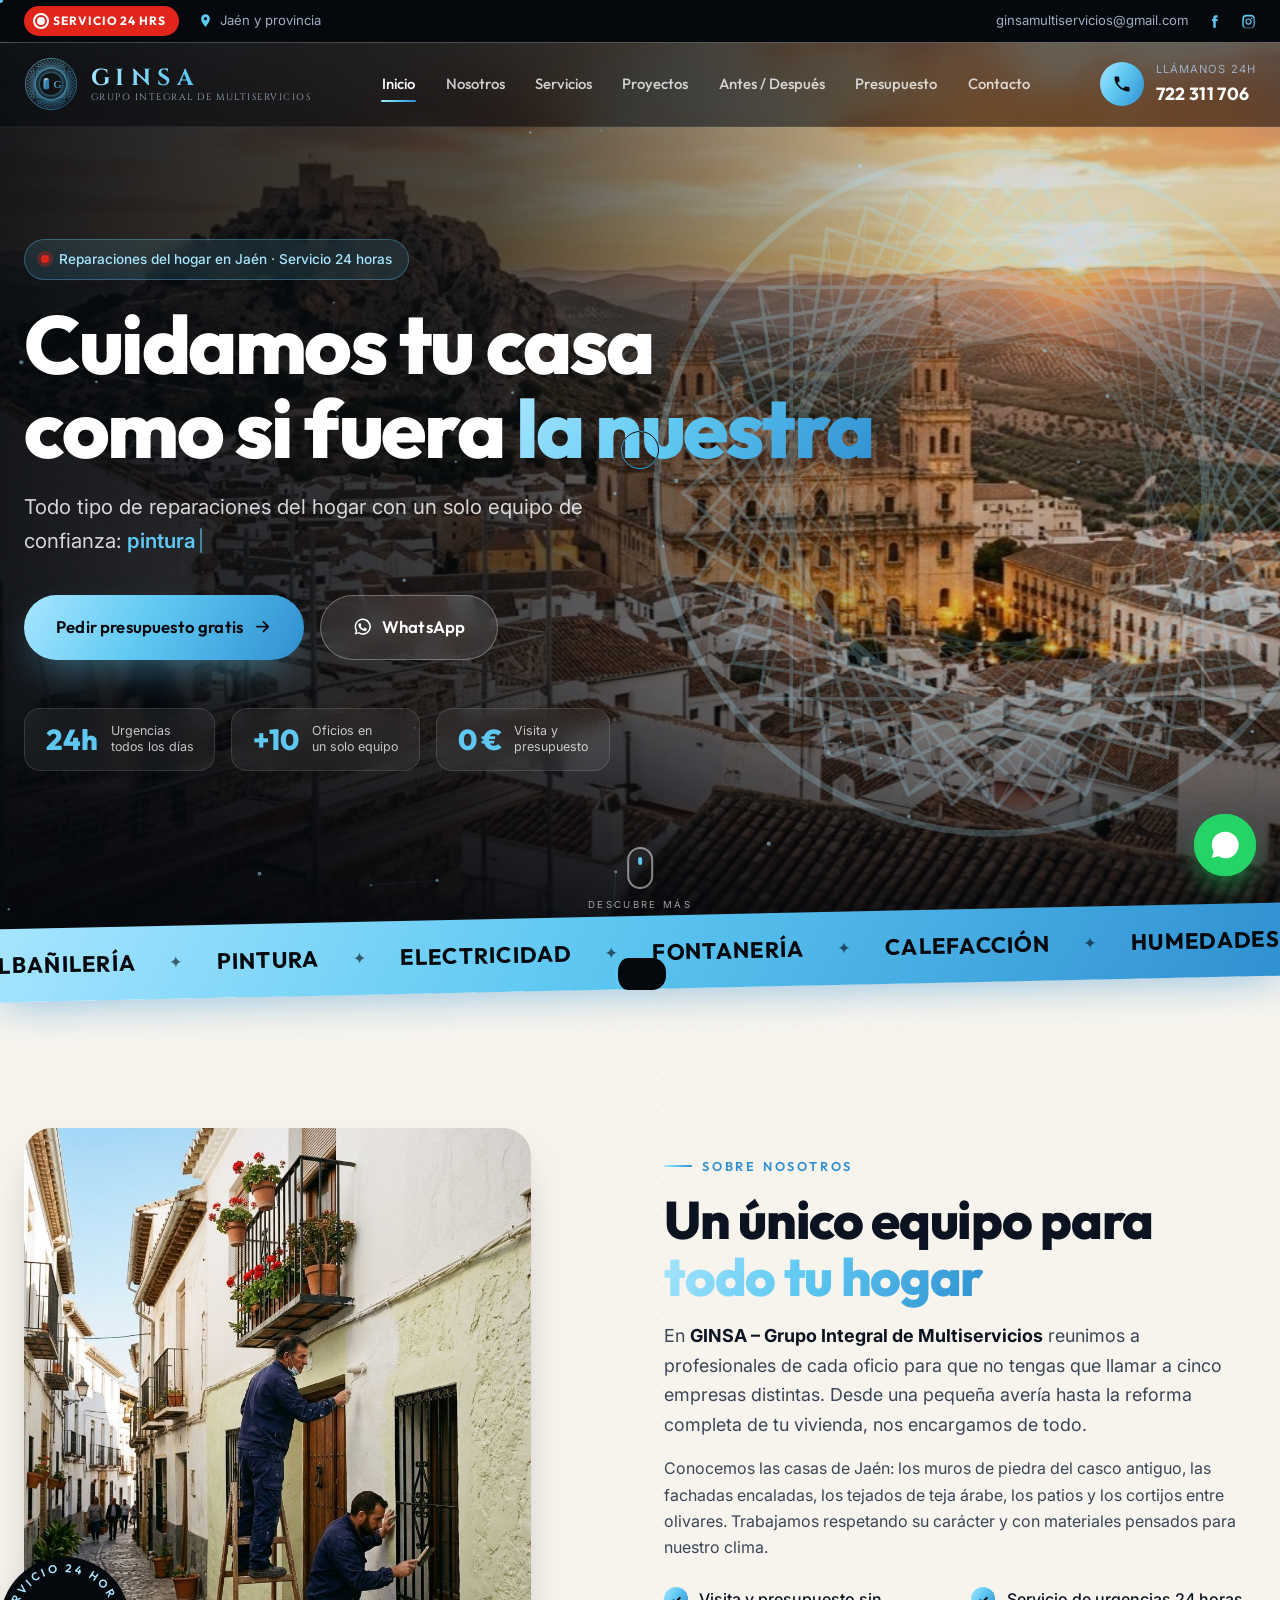
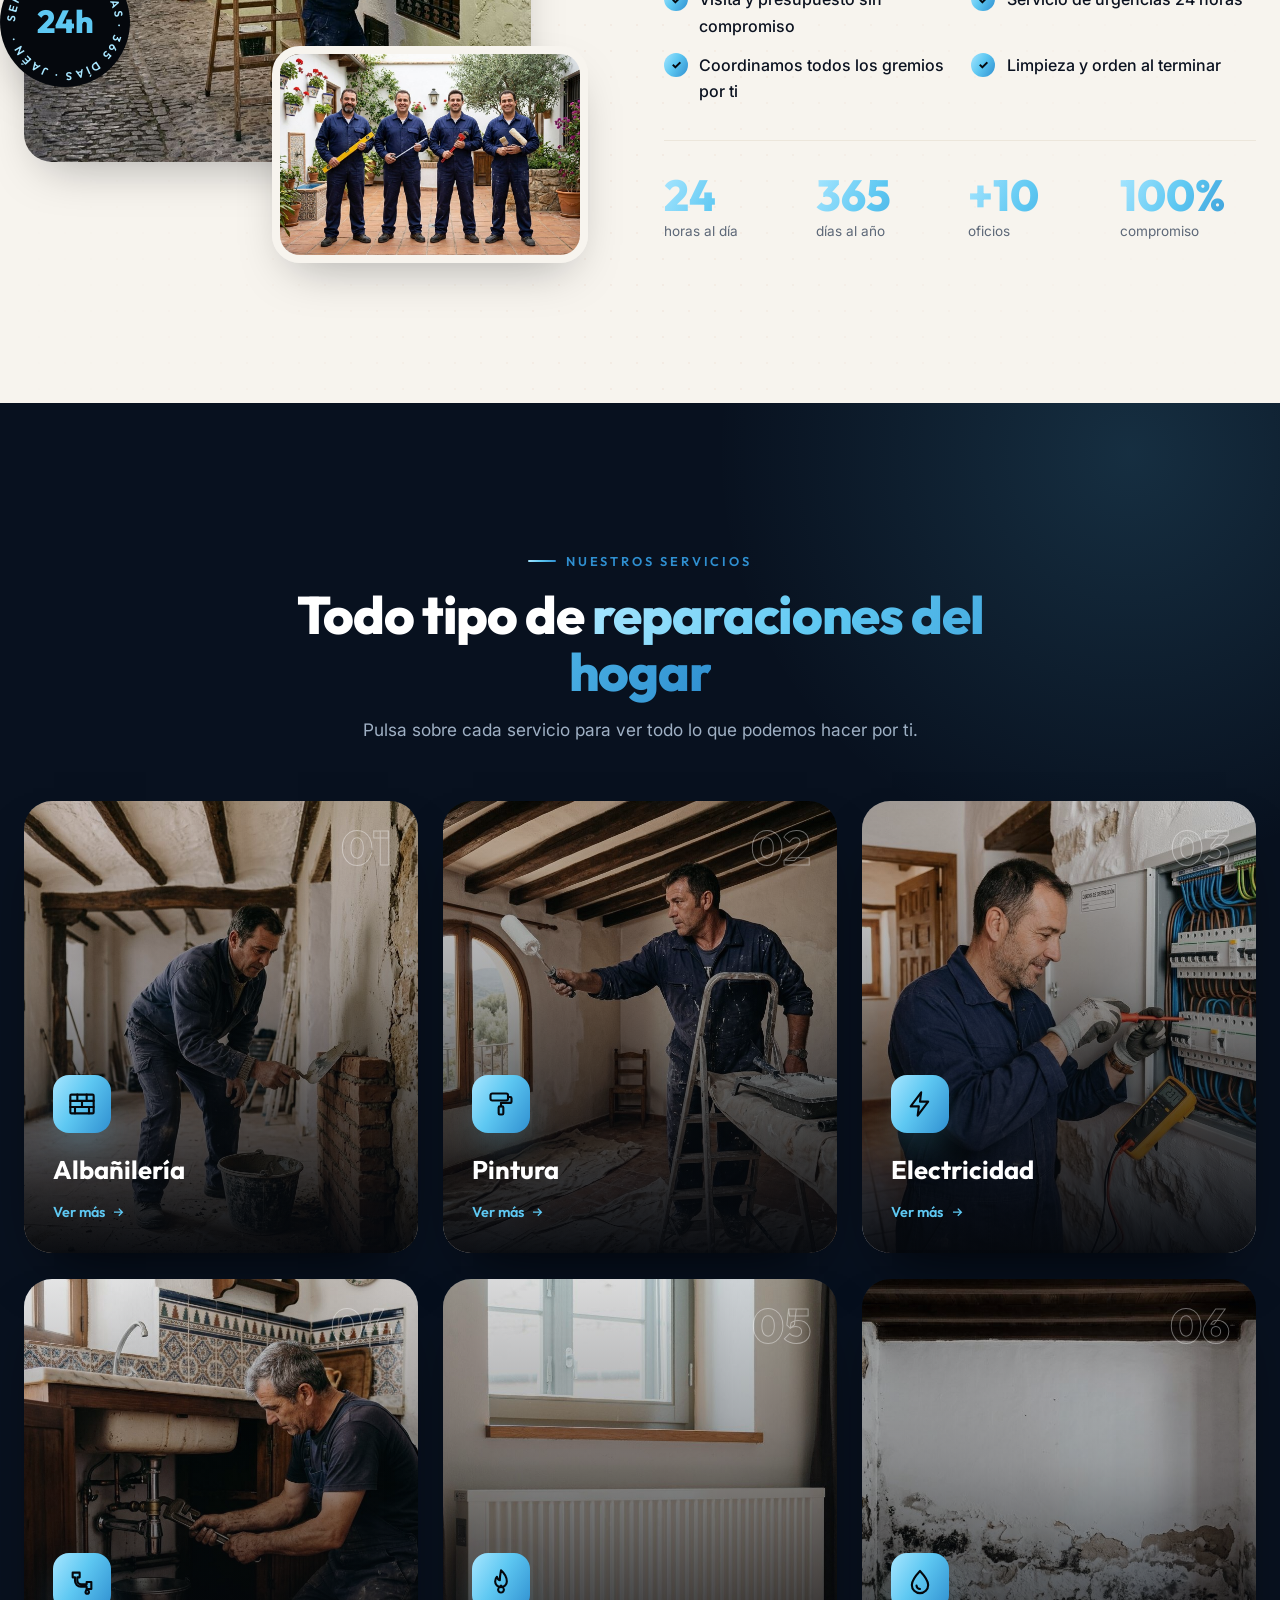
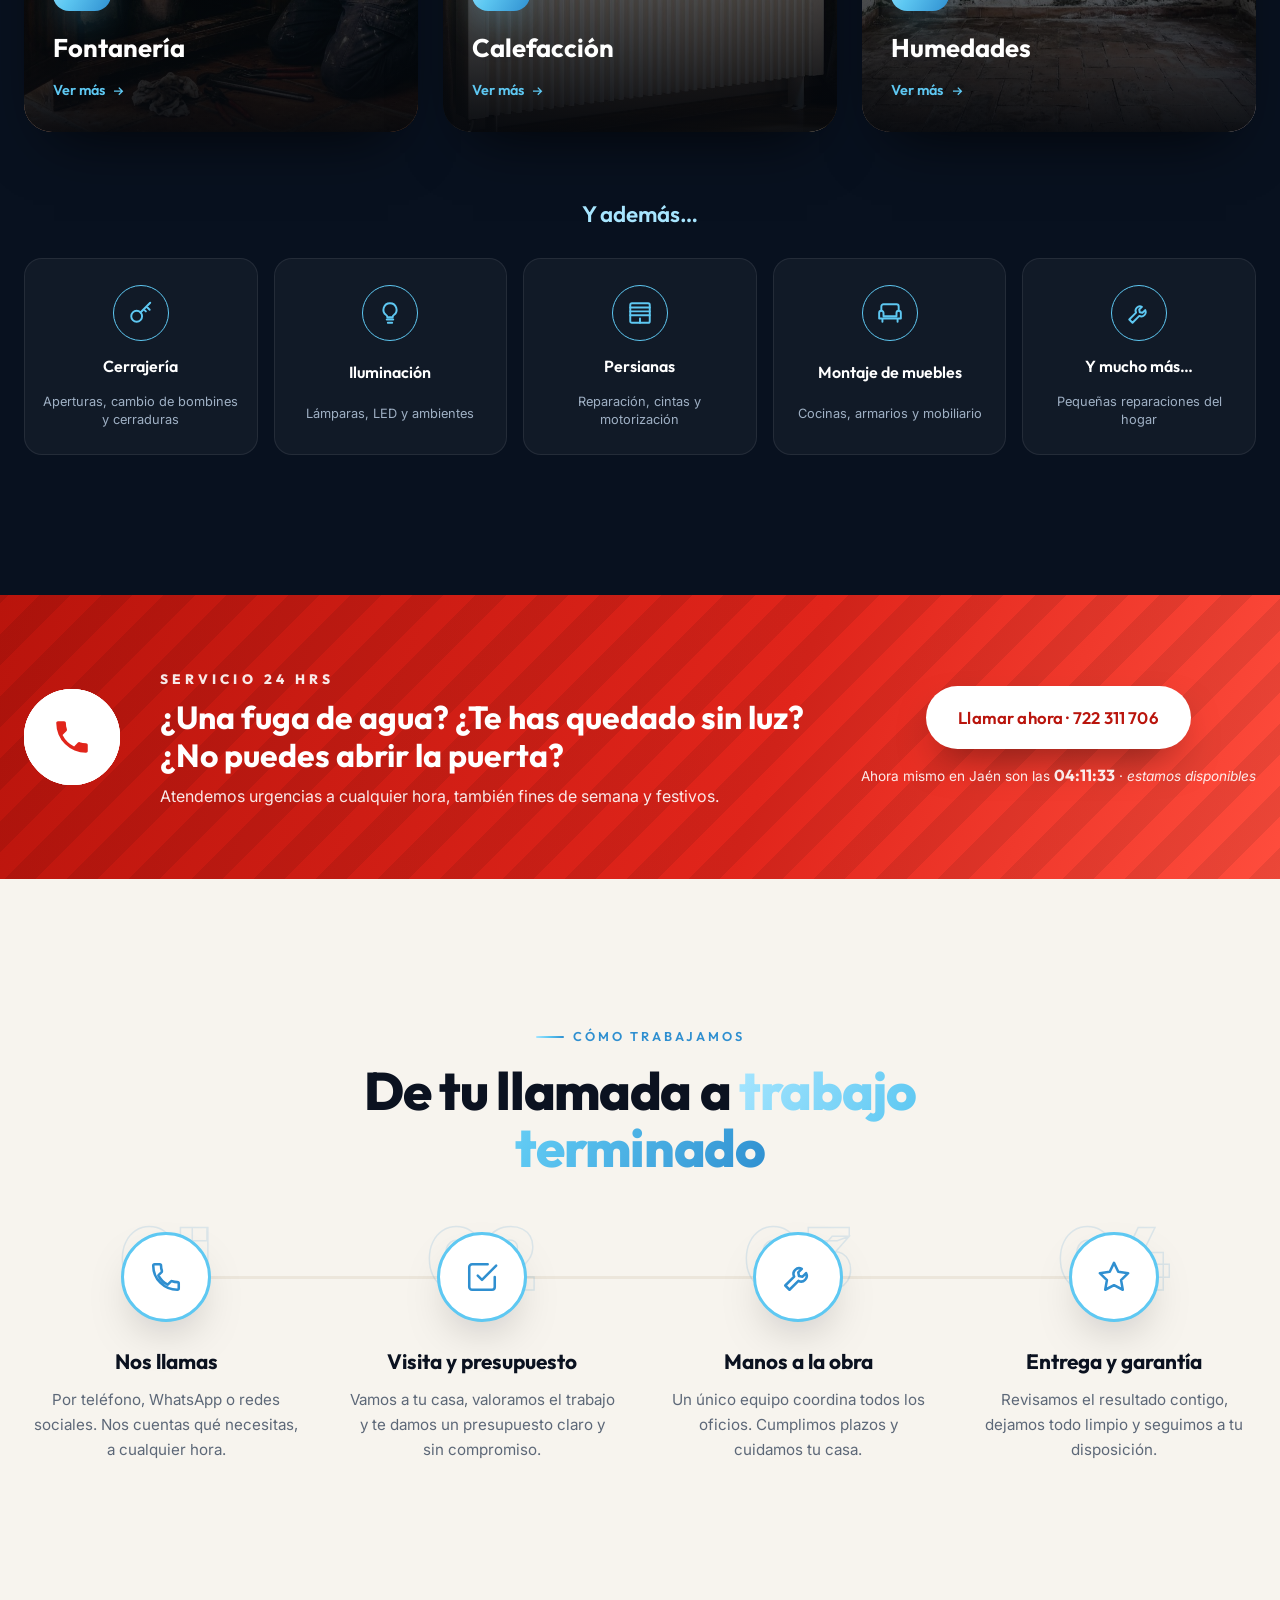
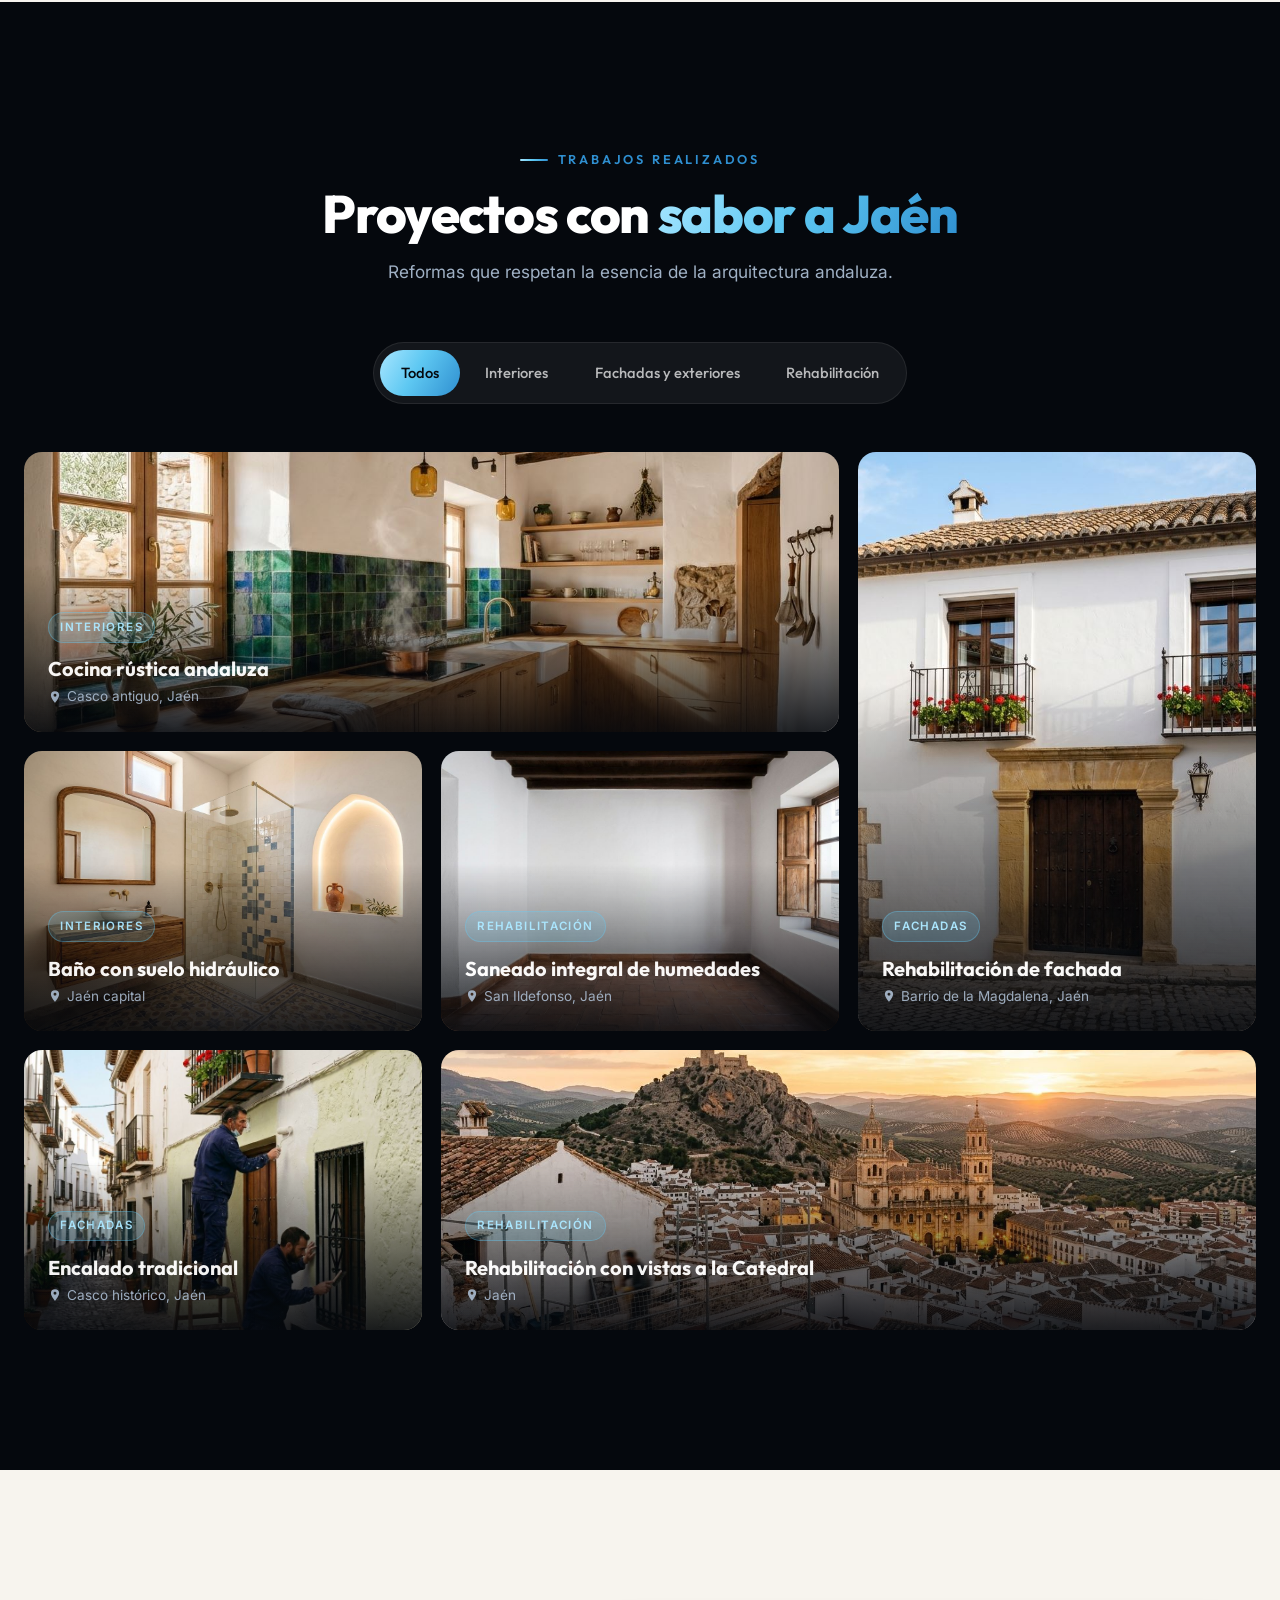
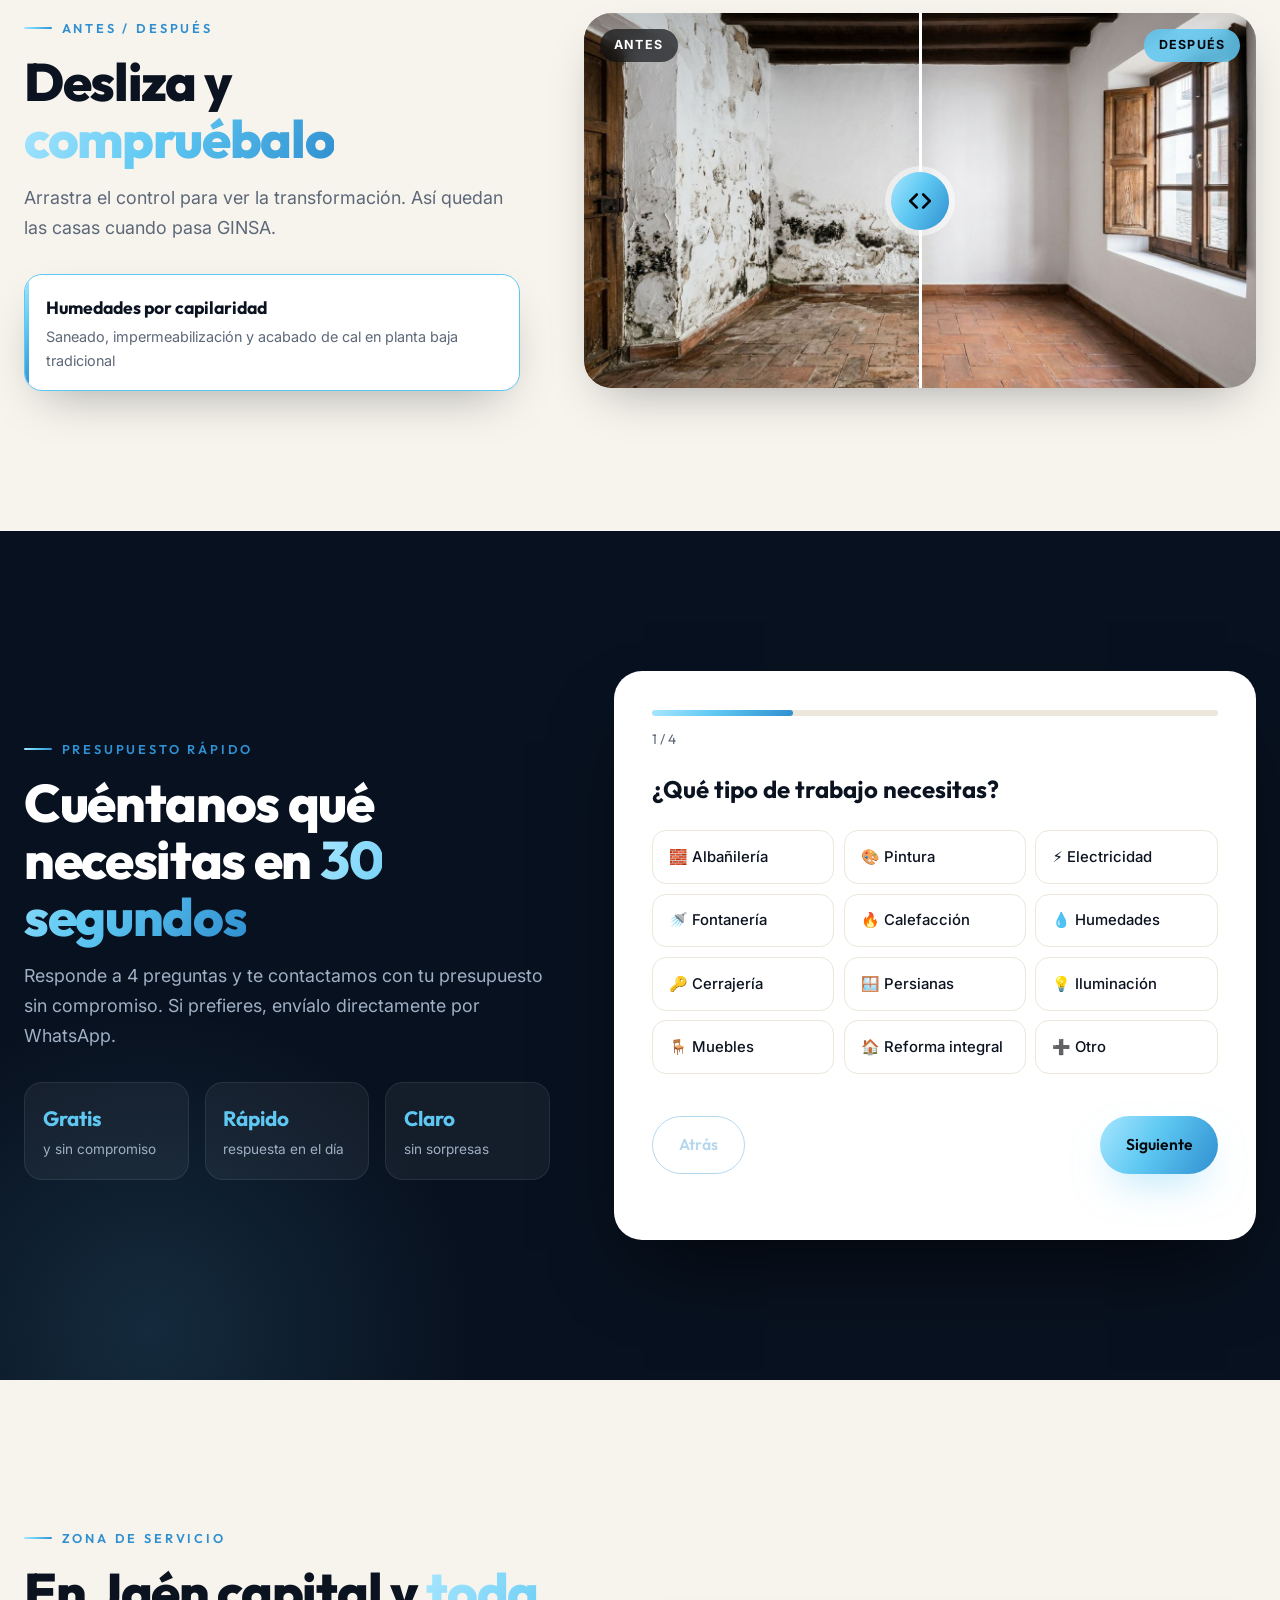
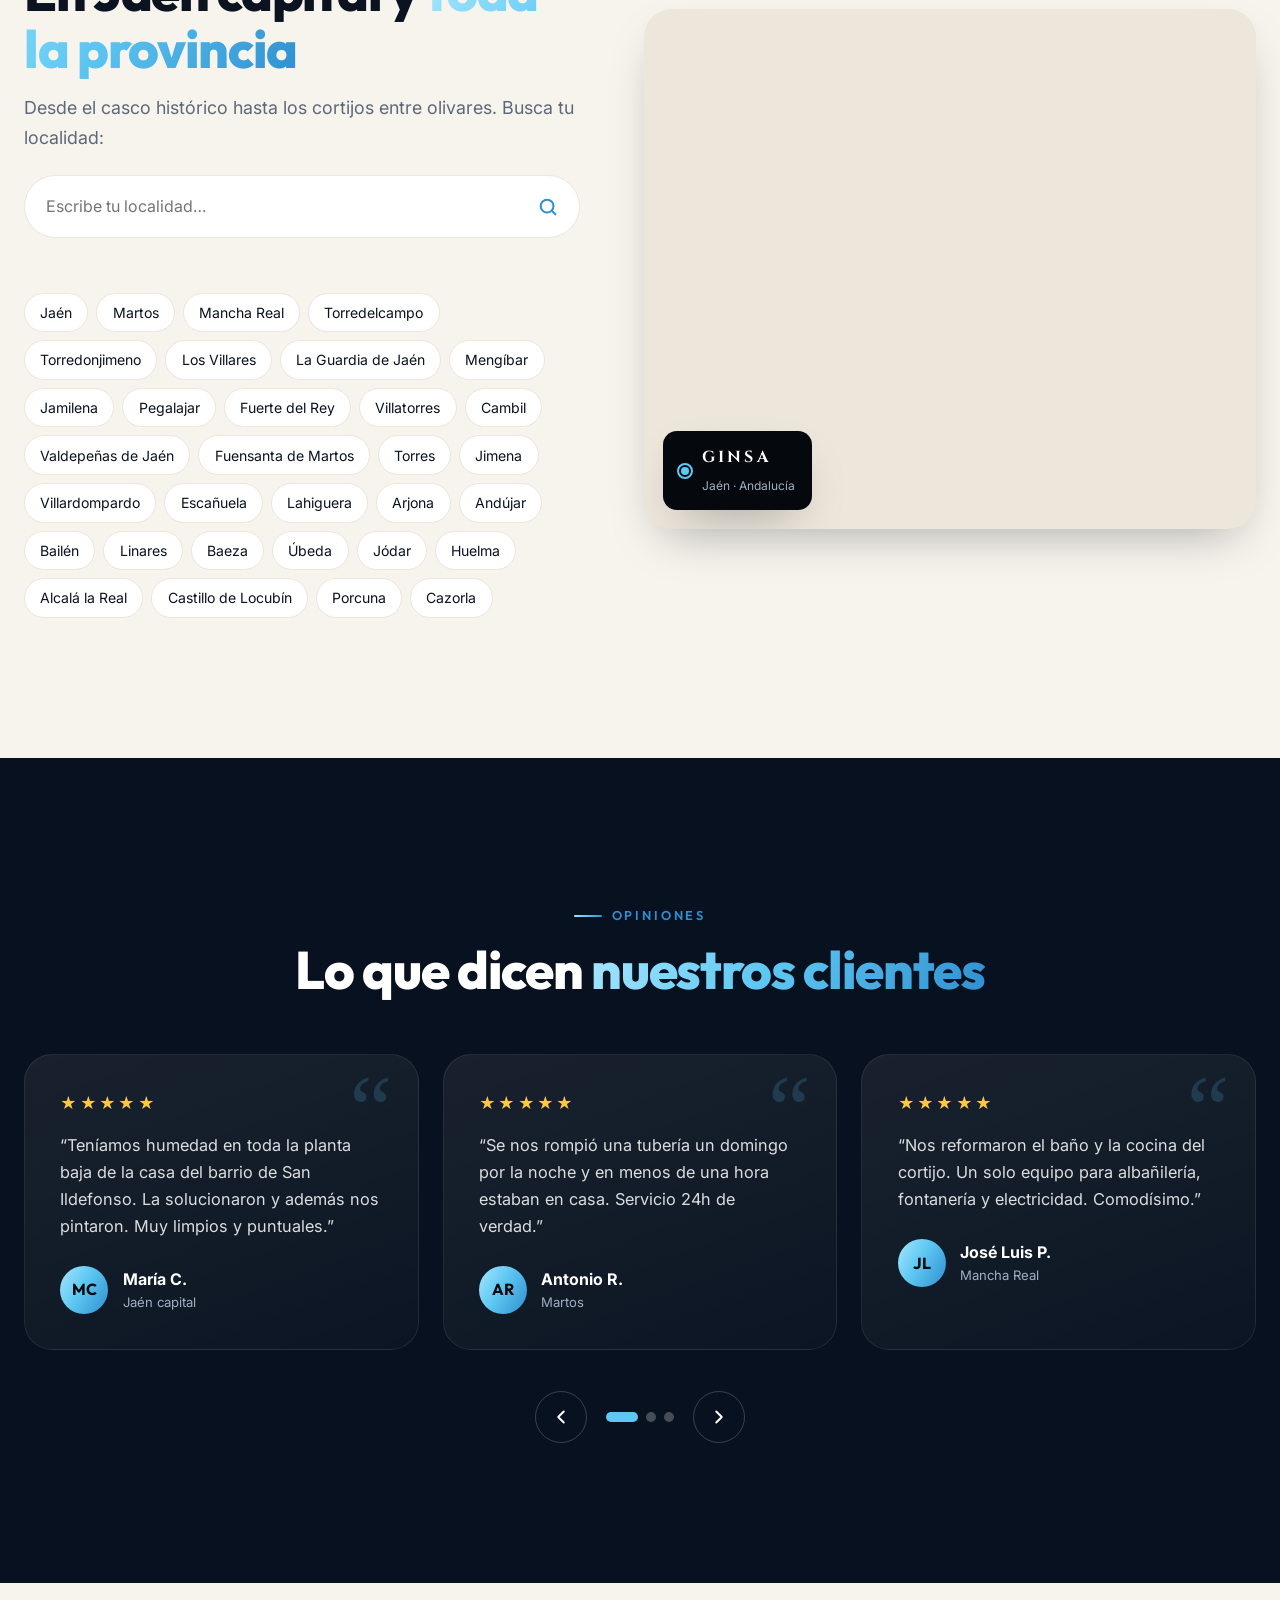
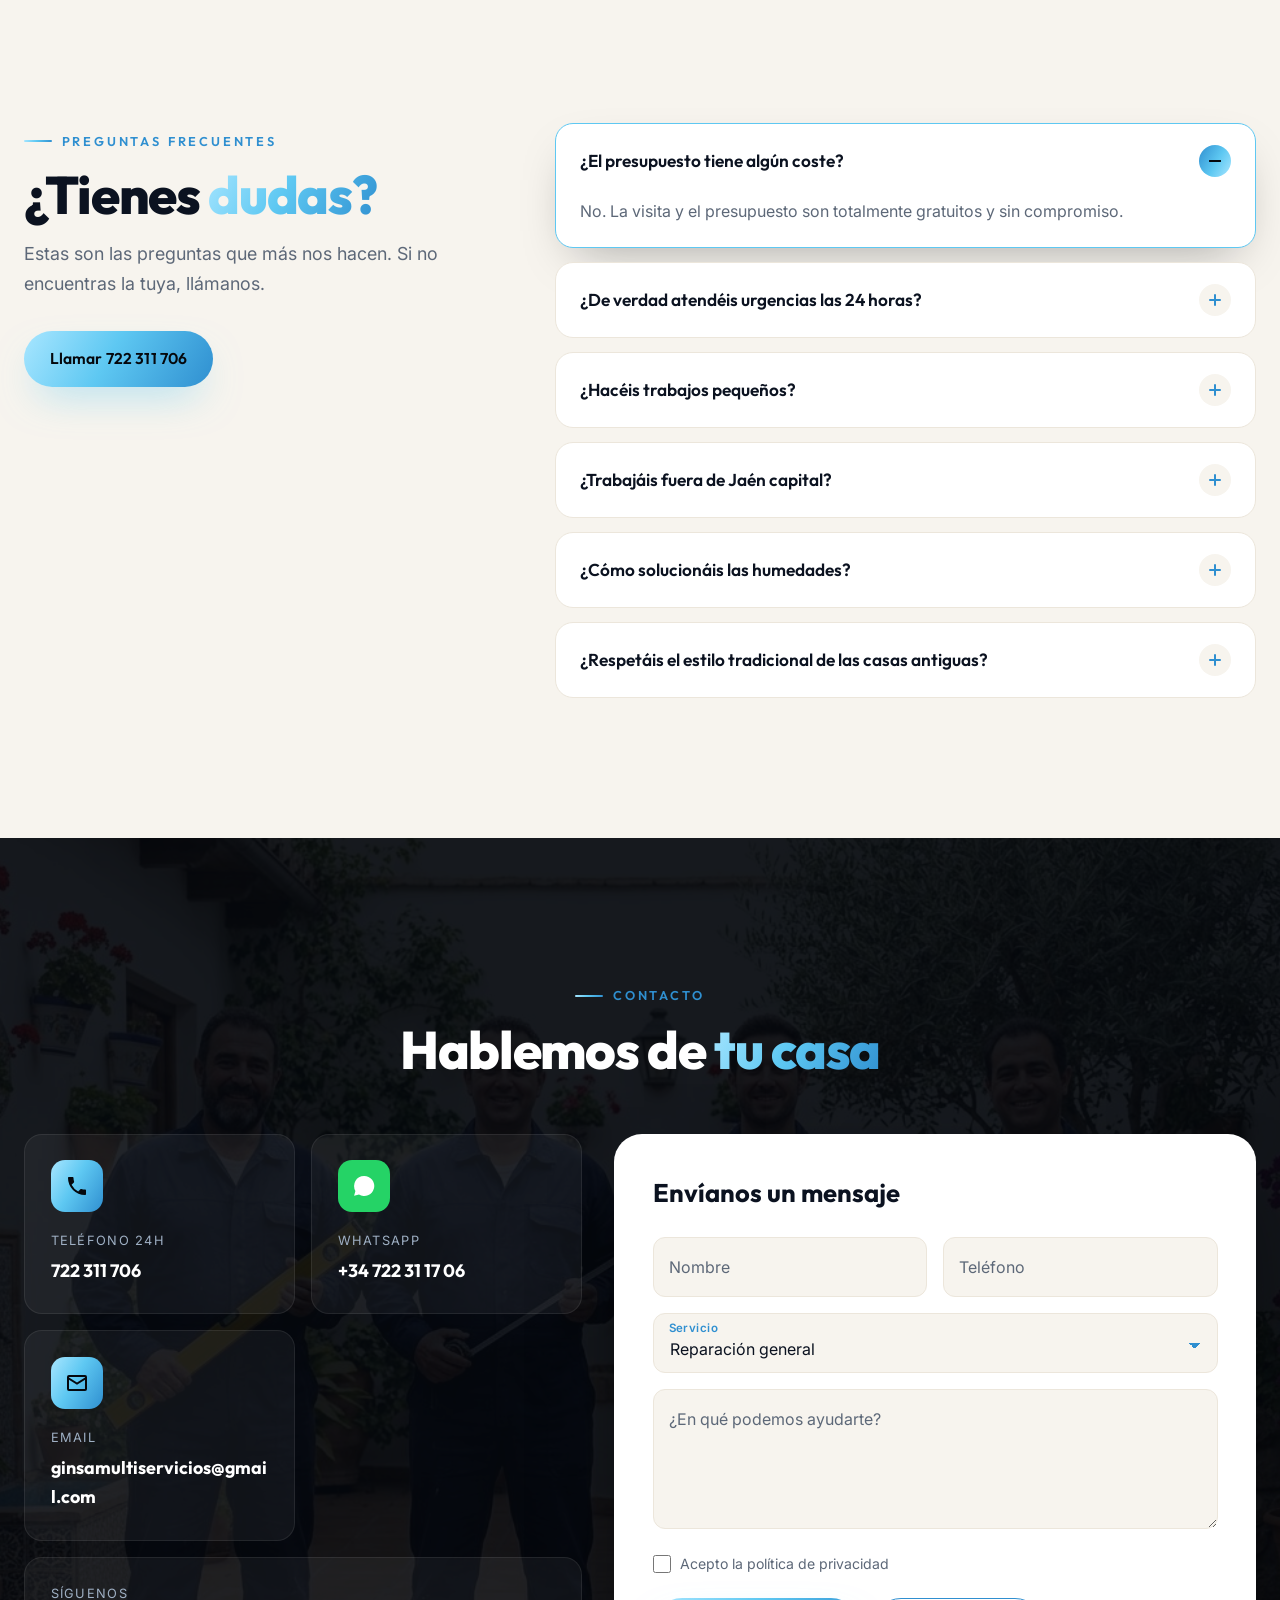
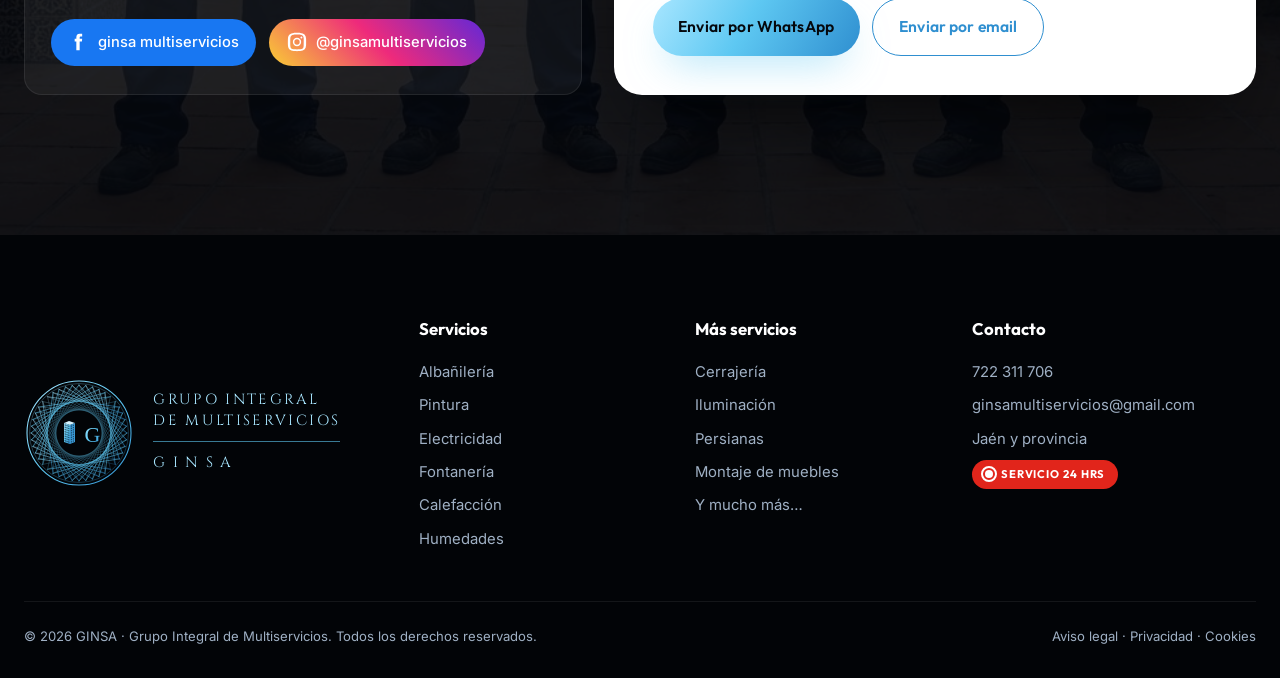
==== index.html @ 80a404bf "feat: landing web interactiva para Grupo Ginsa (Jaén)" ====
<!DOCTYPE html>
<html lang="es">
<head>
  <meta charset="UTF-8" />
  <meta name="viewport" content="width=device-width, initial-scale=1.0" />
  <title>GINSA · Grupo Integral de Multiservicios | Reparaciones del hogar en Jaén 24h</title>
  <meta name="description" content="GINSA, Grupo Integral de Multiservicios en Jaén. Todo tipo de reparaciones del hogar: albañilería, pintura, electricidad, fontanería, calefacción y humedades. Servicio 24 horas. Tel. 722 311 706." />
  <meta name="theme-color" content="#05080d" />
  <link rel="icon" type="image/svg+xml" href="assets/img/favicon.svg" />

  <meta property="og:type" content="website" />
  <meta property="og:title" content="GINSA · Reparaciones del hogar en Jaén · Servicio 24h" />
  <meta property="og:description" content="Albañilería, pintura, electricidad, fontanería, calefacción y humedades. Llámanos: 722 311 706." />
  <meta property="og:image" content="assets/img/hero.jpg" />
  <meta property="og:locale" content="es_ES" />

  <link rel="preconnect" href="https://fonts.googleapis.com" />
  <link rel="preconnect" href="https://fonts.gstatic.com" crossorigin />
  <link href="https://fonts.googleapis.com/css2?family=Cinzel:wght@500;600;700&family=Outfit:wght@300;400;500;600;700;800&family=Inter:wght@300;400;500;600&display=swap" rel="stylesheet" />
  <link rel="stylesheet" href="assets/css/styles.css" />

  <script type="application/ld+json">
  {
    "@context": "https://schema.org",
    "@type": "HomeAndConstructionBusiness",
    "name": "GINSA - Grupo Integral de Multiservicios",
    "image": "assets/img/og.jpg",
    "telephone": "+34722311706",
    "email": "ginsamultiservicios@gmail.com",
    "address": { "@type": "PostalAddress", "addressLocality": "Jaén", "addressRegion": "Andalucía", "addressCountry": "ES" },
    "areaServed": "Jaén y provincia",
    "openingHours": "Mo-Su 00:00-23:59",
    "sameAs": ["https://www.instagram.com/ginsamultiservicios/"]
  }
  </script>
</head>
<body>

  <!-- ============ PRELOADER ============ -->
  <div class="preloader" id="preloader" aria-hidden="true">
    <div class="preloader__inner">
      <svg class="preloader__ring" id="preloaderRing" viewBox="0 0 220 220"></svg>
      <div class="preloader__brand">
        <span class="preloader__title">GRUPO INTEGRAL DE MULTISERVICIOS</span>
        <span class="preloader__line"></span>
        <span class="preloader__name">GINSA</span>
      </div>
      <div class="preloader__bar"><span id="preloaderBar"></span></div>
    </div>
  </div>

  <div class="scroll-progress" id="scrollProgress"></div>
  <div class="cursor" id="cursor"></div>
  <div class="cursor-dot" id="cursorDot"></div>

  <!-- ============ TOPBAR ============ -->
  <div class="topbar">
    <div class="container topbar__inner">
      <div class="topbar__left">
        <span class="badge-24"><span class="pulse"></span> Servicio 24 Hrs</span>
        <span class="topbar__loc">
          <svg viewBox="0 0 24 24"><path d="M12 2a7 7 0 0 0-7 7c0 5.25 7 13 7 13s7-7.75 7-13a7 7 0 0 0-7-7Zm0 9.5A2.5 2.5 0 1 1 12 6.5a2.5 2.5 0 0 1 0 5Z"/></svg>
          Jaén y provincia
        </span>
      </div>
      <div class="topbar__right">
        <a href="mailto:ginsamultiservicios@gmail.com">ginsamultiservicios@gmail.com</a>
        <a href="https://www.facebook.com/search/top?q=ginsa%20multiservicios" target="_blank" rel="noopener" aria-label="Facebook">
          <svg viewBox="0 0 24 24"><path d="M14 8V6.5c0-.7.5-1 1-1h2V2h-3c-3 0-4 2-4 4.5V8H8v3.5h2V22h4V11.5h2.7L17 8h-3Z"/></svg>
        </a>
        <a href="https://www.instagram.com/ginsamultiservicios/" target="_blank" rel="noopener" aria-label="Instagram">
          <svg viewBox="0 0 24 24"><path d="M12 7a5 5 0 1 0 0 10 5 5 0 0 0 0-10Zm0 8.2a3.2 3.2 0 1 1 0-6.4 3.2 3.2 0 0 1 0 6.4ZM17.3 5.5a1.2 1.2 0 1 0 0 2.4 1.2 1.2 0 0 0 0-2.4ZM21.9 7c-.1-1.6-.4-3-1.6-4.2C19.1 1.6 17.6 1.2 16 1.1 14.4 1 9.6 1 8 1.1c-1.6.1-3 .5-4.2 1.7C2.6 4 2.2 5.4 2.1 7 2 8.6 2 15.4 2.1 17c.1 1.6.4 3 1.7 4.2 1.2 1.2 2.6 1.6 4.2 1.7 1.6.1 6.4.1 8 0 1.6-.1 3-.4 4.2-1.7 1.2-1.2 1.6-2.6 1.7-4.2.1-1.6.1-8.4 0-10Zm-2.1 12.6a3.3 3.3 0 0 1-1.8 1.8c-1.3.5-4.3.4-5.7.4s-4.4.1-5.7-.4a3.3 3.3 0 0 1-1.8-1.8c-.5-1.3-.4-4.3-.4-5.6s-.1-4.4.4-5.7A3.3 3.3 0 0 1 6.6 4.5C7.9 4 10.9 4.1 12.3 4.1s4.4-.1 5.7.4a3.3 3.3 0 0 1 1.8 1.8c.5 1.3.4 4.3.4 5.7s.1 4.3-.4 5.6Z"/></svg>
        </a>
      </div>
    </div>
  </div>

  <!-- ============ HEADER ============ -->
  <header class="header" id="header">
    <div class="container header__inner">
      <a href="#inicio" class="brand" aria-label="GINSA inicio">
        <img src="assets/img/logo-mark.svg" alt="" class="brand__mark" width="54" height="54" />
        <span class="brand__text">
          <span class="brand__name">GINSA</span>
          <span class="brand__sub">Grupo Integral de Multiservicios</span>
        </span>
      </a>
      <nav class="nav" id="nav" aria-label="Principal">
        <a href="#inicio" class="nav__link active">Inicio</a>
        <a href="#nosotros" class="nav__link">Nosotros</a>
        <a href="#servicios" class="nav__link">Servicios</a>
        <a href="#proyectos" class="nav__link">Proyectos</a>
        <a href="#antes-despues" class="nav__link">Antes / Después</a>
        <a href="#presupuesto" class="nav__link">Presupuesto</a>
        <a href="#contacto" class="nav__link">Contacto</a>
        <a href="tel:+34722311706" class="btn btn--primary nav__cta-mobile">Llamar 722 311 706</a>
      </nav>
      <a href="tel:+34722311706" class="header__phone magnetic">
        <span class="header__phone-icon">
          <svg viewBox="0 0 24 24"><path d="M6.6 10.8a15.1 15.1 0 0 0 6.6 6.6l2.2-2.2c.3-.3.7-.4 1-.2 1.1.4 2.3.6 3.6.6.6 0 1 .4 1 1V20c0 .6-.4 1-1 1A17 17 0 0 1 3 4c0-.6.4-1 1-1h3.5c.6 0 1 .4 1 1 0 1.3.2 2.5.6 3.6.1.3 0 .7-.2 1l-2.3 2.2Z"/></svg>
        </span>
        <span>
          <small>Llámanos 24h</small>
          <strong>722 311 706</strong>
        </span>
      </a>
      <button class="burger" id="burger" aria-label="Abrir menú" aria-expanded="false"><span></span><span></span><span></span></button>
    </div>
  </header>

  <main>
    <!-- ============ HERO ============ -->
    <section class="hero" id="inicio">
      <div class="hero__bg" id="heroBg" style="background-image:url('assets/img/hero.jpg')"></div>
      <div class="hero__overlay"></div>
      <canvas class="hero__canvas" id="heroCanvas"></canvas>
      <svg class="hero__ring" id="heroRing" viewBox="0 0 220 220" aria-hidden="true"></svg>

      <div class="container hero__content">
        <div class="hero__eyebrow reveal" data-delay="0">
          <span class="dot"></span> Reparaciones del hogar en Jaén · Servicio 24 horas
        </div>
        <h1 class="hero__title reveal" data-delay="1">
          Cuidamos tu casa<br />
          como si fuera <span class="text-gradient">la nuestra</span>
        </h1>
        <p class="hero__lead reveal" data-delay="2">
          Todo tipo de reparaciones del hogar con un solo equipo de confianza:
          <span class="typed" id="typed">albañilería</span><span class="typed-caret">|</span>
        </p>
        <div class="hero__actions reveal" data-delay="3">
          <a href="#presupuesto" class="btn btn--primary btn--lg magnetic">
            Pedir presupuesto gratis
            <svg viewBox="0 0 24 24"><path d="M5 12h14M13 6l6 6-6 6"/></svg>
          </a>
          <a href="https://wa.me/34722311706?text=Hola%20GINSA%2C%20necesito%20una%20reparaci%C3%B3n" target="_blank" rel="noopener" class="btn btn--glass btn--lg magnetic">
            <svg viewBox="0 0 24 24" class="wa"><path d="M12 2a10 10 0 0 0-8.6 15l-1.3 4.8 4.9-1.3A10 10 0 1 0 12 2Zm0 18.2c-1.5 0-3-.4-4.2-1.2l-.3-.2-2.9.8.8-2.8-.2-.3A8.2 8.2 0 1 1 12 20.2Zm4.5-6.1c-.2-.1-1.5-.7-1.7-.8-.2-.1-.4-.1-.6.1l-.8 1c-.1.2-.3.2-.5.1a6.7 6.7 0 0 1-3.3-2.9c-.2-.4.2-.4.7-1.3.1-.2 0-.3 0-.4l-.8-1.8c-.2-.5-.4-.4-.6-.4h-.5c-.2 0-.4.1-.7.3-.2.3-.9.9-.9 2.2s.9 2.5 1 2.7c.1.2 1.8 2.8 4.4 3.9 1.6.7 2.3.8 3.1.6.5-.1 1.5-.6 1.7-1.2.2-.6.2-1.1.2-1.2-.1-.2-.3-.2-.5-.3Z"/></svg>
            WhatsApp
          </a>
        </div>
        <div class="hero__chips reveal" data-delay="4">
          <div class="chip"><strong>24h</strong><span>Urgencias<br />todos los días</span></div>
          <div class="chip"><strong>+10</strong><span>Oficios en<br />un solo equipo</span></div>
          <div class="chip"><strong>0 €</strong><span>Visita y<br />presupuesto</span></div>
        </div>
      </div>

      <a href="#marquee" class="hero__scroll" aria-label="Bajar">
        <span class="mouse"><span></span></span>
        <small>Descubre más</small>
      </a>
    </section>

    <!-- ============ MARQUEE ============ -->
    <div class="marquee" id="marquee" aria-hidden="true">
      <div class="marquee__track">
        <span>Albañilería</span><i>✦</i><span>Pintura</span><i>✦</i><span>Electricidad</span><i>✦</i><span>Fontanería</span><i>✦</i><span>Calefacción</span><i>✦</i><span>Humedades</span><i>✦</i><span>Cerrajería</span><i>✦</i><span>Iluminación</span><i>✦</i><span>Persianas</span><i>✦</i><span>Montaje de muebles</span><i>✦</i>
        <span>Albañilería</span><i>✦</i><span>Pintura</span><i>✦</i><span>Electricidad</span><i>✦</i><span>Fontanería</span><i>✦</i><span>Calefacción</span><i>✦</i><span>Humedades</span><i>✦</i><span>Cerrajería</span><i>✦</i><span>Iluminación</span><i>✦</i><span>Persianas</span><i>✦</i><span>Montaje de muebles</span><i>✦</i>
      </div>
    </div>

    <!-- ============ NOSOTROS ============ -->
    <section class="section about" id="nosotros">
      <div class="container about__grid">
        <div class="about__media reveal-left">
          <div class="about__img tilt">
            <img src="assets/img/about.jpg" alt="Operarios de GINSA encalando una fachada en el casco antiguo de Jaén" loading="lazy" />
          </div>
          <div class="about__img about__img--small tilt">
            <img src="assets/img/team.jpg" alt="Equipo de profesionales de GINSA" loading="lazy" />
          </div>
          <div class="about__badge">
            <svg viewBox="0 0 120 120" class="about__badge-text">
              <defs><path id="circlePath" d="M60,60 m-46,0 a46,46 0 1,1 92,0 a46,46 0 1,1 -92,0" /></defs>
              <text><textPath href="#circlePath">SERVICIO 24 HORAS · 365 DÍAS · JAÉN ·</textPath></text>
            </svg>
            <strong>24h</strong>
          </div>
        </div>

        <div class="about__content reveal-right">
          <span class="eyebrow">Sobre nosotros</span>
          <h2 class="section__title">Un único equipo para <span class="text-gradient">todo tu hogar</span></h2>
          <p class="lead">
            En <strong>GINSA – Grupo Integral de Multiservicios</strong> reunimos a profesionales de cada oficio para
            que no tengas que llamar a cinco empresas distintas. Desde una pequeña avería hasta la reforma completa
            de tu vivienda, nos encargamos de todo.
          </p>
          <p>
            Conocemos las casas de Jaén: los muros de piedra del casco antiguo, las fachadas encaladas, los tejados de
            teja árabe, los patios y los cortijos entre olivares. Trabajamos respetando su carácter y con materiales
            pensados para nuestro clima.
          </p>
          <ul class="checklist">
            <li><span>✓</span> Visita y presupuesto sin compromiso</li>
            <li><span>✓</span> Servicio de urgencias 24 horas</li>
            <li><span>✓</span> Coordinamos todos los gremios por ti</li>
            <li><span>✓</span> Limpieza y orden al terminar</li>
          </ul>
          <div class="counters">
            <div class="counter"><strong data-count="24">0</strong><span>horas al día</span></div>
            <div class="counter"><strong data-count="365">0</strong><span>días al año</span></div>
            <div class="counter"><strong data-count="10" data-prefix="+">0</strong><span>oficios</span></div>
            <div class="counter"><strong data-count="100" data-suffix="%">0</strong><span>compromiso</span></div>
          </div>
        </div>
      </div>
    </section>

    <!-- ============ SERVICIOS ============ -->
    <section class="section services" id="servicios">
      <div class="container">
        <div class="section__head reveal">
          <span class="eyebrow">Nuestros servicios</span>
          <h2 class="section__title">Todo tipo de <span class="text-gradient">reparaciones del hogar</span></h2>
          <p class="section__sub">Pulsa sobre cada servicio para ver todo lo que podemos hacer por ti.</p>
        </div>

        <div class="services__grid" id="servicesGrid">
          <!-- generado por JS -->
        </div>

        <div class="services__extra reveal">
          <h3>Y además…</h3>
          <div class="extra__grid" id="extraGrid"><!-- generado por JS --></div>
        </div>
      </div>
    </section>

    <!-- ============ URGENCIAS 24H ============ -->
    <section class="urgent" id="urgencias">
      <div class="urgent__stripes"></div>
      <div class="container urgent__inner">
        <div class="urgent__icon">
          <span class="ring r1"></span><span class="ring r2"></span><span class="ring r3"></span>
          <svg viewBox="0 0 24 24"><path d="M6.6 10.8a15.1 15.1 0 0 0 6.6 6.6l2.2-2.2c.3-.3.7-.4 1-.2 1.1.4 2.3.6 3.6.6.6 0 1 .4 1 1V20c0 .6-.4 1-1 1A17 17 0 0 1 3 4c0-.6.4-1 1-1h3.5c.6 0 1 .4 1 1 0 1.3.2 2.5.6 3.6.1.3 0 .7-.2 1l-2.3 2.2Z"/></svg>
        </div>
        <div class="urgent__text">
          <span class="urgent__label">SERVICIO 24 HRS</span>
          <h2>¿Una fuga de agua? ¿Te has quedado sin luz? ¿No puedes abrir la puerta?</h2>
          <p>Atendemos urgencias a cualquier hora, también fines de semana y festivos.</p>
        </div>
        <div class="urgent__actions">
          <a href="tel:+34722311706" class="btn btn--white btn--lg magnetic">Llamar ahora · 722 311 706</a>
          <span class="urgent__clock">Ahora mismo en Jaén son las <strong id="liveClock">--:--</strong> · <em>estamos disponibles</em></span>
        </div>
      </div>
    </section>

    <!-- ============ PROCESO ============ -->
    <section class="section process" id="proceso">
      <div class="container">
        <div class="section__head reveal">
          <span class="eyebrow">Cómo trabajamos</span>
          <h2 class="section__title">De tu llamada a <span class="text-gradient">trabajo terminado</span></h2>
        </div>
        <div class="process__timeline" id="timeline">
          <div class="process__line"><span id="timelineFill"></span></div>
          <div class="step reveal">
            <div class="step__num">01</div>
            <div class="step__icon"><svg viewBox="0 0 24 24"><path d="M6.6 10.8a15.1 15.1 0 0 0 6.6 6.6l2.2-2.2c.3-.3.7-.4 1-.2 1.1.4 2.3.6 3.6.6.6 0 1 .4 1 1V20c0 .6-.4 1-1 1A17 17 0 0 1 3 4c0-.6.4-1 1-1h3.5c.6 0 1 .4 1 1 0 1.3.2 2.5.6 3.6.1.3 0 .7-.2 1l-2.3 2.2Z"/></svg></div>
            <h3>Nos llamas</h3>
            <p>Por teléfono, WhatsApp o redes sociales. Nos cuentas qué necesitas, a cualquier hora.</p>
          </div>
          <div class="step reveal" data-delay="1">
            <div class="step__num">02</div>
            <div class="step__icon"><svg viewBox="0 0 24 24"><path d="M9 11l3 3L22 4M21 12v7a2 2 0 0 1-2 2H5a2 2 0 0 1-2-2V5a2 2 0 0 1 2-2h11"/></svg></div>
            <h3>Visita y presupuesto</h3>
            <p>Vamos a tu casa, valoramos el trabajo y te damos un presupuesto claro y sin compromiso.</p>
          </div>
          <div class="step reveal" data-delay="2">
            <div class="step__num">03</div>
            <div class="step__icon"><svg viewBox="0 0 24 24"><path d="M14.7 6.3a4 4 0 0 0-5.4 5.4L3 18l3 3 6.3-6.3a4 4 0 0 0 5.4-5.4l-2.5 2.5-2.5-.5-.5-2.5 2.5-2.5Z"/></svg></div>
            <h3>Manos a la obra</h3>
            <p>Un único equipo coordina todos los oficios. Cumplimos plazos y cuidamos tu casa.</p>
          </div>
          <div class="step reveal" data-delay="3">
            <div class="step__num">04</div>
            <div class="step__icon"><svg viewBox="0 0 24 24"><path d="M12 2l3 6.3 7 1-5 4.9 1.2 6.8L12 17.8 5.8 21l1.2-6.8-5-4.9 7-1L12 2Z"/></svg></div>
            <h3>Entrega y garantía</h3>
            <p>Revisamos el resultado contigo, dejamos todo limpio y seguimos a tu disposición.</p>
          </div>
        </div>
      </div>
    </section>

    <!-- ============ PROYECTOS ============ -->
    <section class="section projects" id="proyectos">
      <div class="container">
        <div class="section__head reveal">
          <span class="eyebrow">Trabajos realizados</span>
          <h2 class="section__title">Proyectos con <span class="text-gradient">sabor a Jaén</span></h2>
          <p class="section__sub">Reformas que respetan la esencia de la arquitectura andaluza.</p>
        </div>
        <div class="filters reveal" id="filters">
          <button class="filter active" data-filter="all">Todos</button>
          <button class="filter" data-filter="interior">Interiores</button>
          <button class="filter" data-filter="exterior">Fachadas y exteriores</button>
          <button class="filter" data-filter="rehab">Rehabilitación</button>
          <span class="filter__indicator" id="filterIndicator"></span>
        </div>
        <div class="projects__grid" id="projectsGrid"><!-- generado por JS --></div>
      </div>
    </section>

    <!-- ============ ANTES / DESPUES ============ -->
    <section class="section compare" id="antes-despues">
      <div class="container compare__grid">
        <div class="compare__text reveal-left">
          <span class="eyebrow">Antes / Después</span>
          <h2 class="section__title">Desliza y <span class="text-gradient">compruébalo</span></h2>
          <p class="lead">Arrastra el control para ver la transformación. Así quedan las casas cuando pasa GINSA.</p>
          <div class="compare__tabs" id="compareTabs">
            <button class="ctab active" data-pair="humedad">
              <strong>Humedades por capilaridad</strong><span>Saneado, impermeabilización y acabado de cal en planta baja tradicional</span>
            </button>
          </div>
        </div>
        <div class="compare__wrap reveal-right">
          <div class="ba" id="ba">
            <img src="assets/img/despues-humedad.jpg" alt="Después" class="ba__after" id="baAfter" />
            <div class="ba__before" id="baBeforeWrap">
              <img src="assets/img/antes-humedad.jpg" alt="Antes" id="baBefore" />
            </div>
            <span class="ba__tag ba__tag--before">Antes</span>
            <span class="ba__tag ba__tag--after">Después</span>
            <div class="ba__handle" id="baHandle">
              <span class="ba__knob">
                <svg viewBox="0 0 24 24"><path d="M9 6l-6 6 6 6M15 6l6 6-6 6"/></svg>
              </span>
            </div>
            <input type="range" min="0" max="100" value="50" class="ba__range" id="baRange" aria-label="Comparar antes y después" />
          </div>
        </div>
      </div>
    </section>

    <!-- ============ PRESUPUESTO (WIZARD) ============ -->
    <section class="section quote" id="presupuesto">
      <div class="container quote__grid">
        <div class="quote__intro reveal-left">
          <span class="eyebrow">Presupuesto rápido</span>
          <h2 class="section__title">Cuéntanos qué necesitas en <span class="text-gradient">30 segundos</span></h2>
          <p class="lead">Responde a 4 preguntas y te contactamos con tu presupuesto sin compromiso. Si prefieres, envíalo directamente por WhatsApp.</p>
          <div class="quote__perks">
            <div><strong>Gratis</strong><span>y sin compromiso</span></div>
            <div><strong>Rápido</strong><span>respuesta en el día</span></div>
            <div><strong>Claro</strong><span>sin sorpresas</span></div>
          </div>
        </div>

        <form class="wizard reveal-right" id="wizard" novalidate>
          <div class="wizard__progress"><span id="wizardBar"></span></div>
          <div class="wizard__steps-label"><span id="wizardStepNum">1</span> / 4</div>

          <div class="wizard__step active" data-step="1">
            <h3>¿Qué tipo de trabajo necesitas?</h3>
            <div class="options options--grid" data-name="servicio">
              <label class="opt"><input type="checkbox" value="Albañilería" /><span>🧱 Albañilería</span></label>
              <label class="opt"><input type="checkbox" value="Pintura" /><span>🎨 Pintura</span></label>
              <label class="opt"><input type="checkbox" value="Electricidad" /><span>⚡ Electricidad</span></label>
              <label class="opt"><input type="checkbox" value="Fontanería" /><span>🚿 Fontanería</span></label>
              <label class="opt"><input type="checkbox" value="Calefacción" /><span>🔥 Calefacción</span></label>
              <label class="opt"><input type="checkbox" value="Humedades" /><span>💧 Humedades</span></label>
              <label class="opt"><input type="checkbox" value="Cerrajería" /><span>🔑 Cerrajería</span></label>
              <label class="opt"><input type="checkbox" value="Persianas" /><span>🪟 Persianas</span></label>
              <label class="opt"><input type="checkbox" value="Iluminación" /><span>💡 Iluminación</span></label>
              <label class="opt"><input type="checkbox" value="Montaje de muebles" /><span>🪑 Muebles</span></label>
              <label class="opt"><input type="checkbox" value="Reforma integral" /><span>🏠 Reforma integral</span></label>
              <label class="opt"><input type="checkbox" value="Otro" /><span>➕ Otro</span></label>
            </div>
          </div>

          <div class="wizard__step" data-step="2">
            <h3>¿Dónde es el trabajo?</h3>
            <div class="options" data-name="inmueble" data-single>
              <label class="opt"><input type="radio" name="inmueble" value="Piso" /><span>🏢 Piso</span></label>
              <label class="opt"><input type="radio" name="inmueble" value="Casa / adosado" /><span>🏡 Casa / adosado</span></label>
              <label class="opt"><input type="radio" name="inmueble" value="Cortijo / casa de campo" /><span>🫒 Cortijo / casa de campo</span></label>
              <label class="opt"><input type="radio" name="inmueble" value="Local / oficina" /><span>🏪 Local / oficina</span></label>
              <label class="opt"><input type="radio" name="inmueble" value="Comunidad de vecinos" /><span>🏘️ Comunidad de vecinos</span></label>
            </div>
            <label class="field">
              <span>Localidad</span>
              <input type="text" id="wLocalidad" placeholder="Jaén, Martos, Mancha Real…" value="Jaén" />
            </label>
          </div>

          <div class="wizard__step" data-step="3">
            <h3>¿Con qué urgencia?</h3>
            <div class="options" data-name="urgencia" data-single>
              <label class="opt opt--urgent"><input type="radio" name="urgencia" value="¡Urgente! (24h)" /><span>🚨 ¡Urgente! Lo antes posible</span></label>
              <label class="opt"><input type="radio" name="urgencia" value="Esta semana" /><span>📅 Esta semana</span></label>
              <label class="opt"><input type="radio" name="urgencia" value="Este mes" /><span>🗓️ Este mes</span></label>
              <label class="opt"><input type="radio" name="urgencia" value="Sin prisa, solo información" /><span>💬 Sin prisa, solo información</span></label>
            </div>
            <label class="field">
              <span>Cuéntanos brevemente (opcional)</span>
              <textarea id="wDetalle" rows="3" placeholder="Ej.: mancha de humedad en el salón de unos 2 m²…"></textarea>
            </label>
          </div>

          <div class="wizard__step" data-step="4">
            <h3>¿Cómo te contactamos?</h3>
            <label class="field"><span>Nombre</span><input type="text" id="wNombre" placeholder="Tu nombre" required /></label>
            <label class="field"><span>Teléfono</span><input type="tel" id="wTelefono" placeholder="600 000 000" required /></label>
            <div class="wizard__summary" id="wizardSummary"></div>
          </div>

          <div class="wizard__step wizard__done" data-step="5">
            <div class="done__check"><svg viewBox="0 0 52 52"><circle cx="26" cy="26" r="24"/><path d="M14 27l8 8 16-16"/></svg></div>
            <h3>¡Gracias! Ya casi está</h3>
            <p>Se ha abierto WhatsApp con tu solicitud. Solo tienes que pulsar <strong>enviar</strong> y te responderemos lo antes posible.</p>
            <button type="button" class="btn btn--ghost" id="wizardRestart">Nueva solicitud</button>
          </div>

          <div class="wizard__nav">
            <button type="button" class="btn btn--ghost" id="wizardPrev" disabled>Atrás</button>
            <button type="button" class="btn btn--primary" id="wizardNext">Siguiente</button>
          </div>
          <p class="wizard__error" id="wizardError"></p>
        </form>
      </div>
    </section>

    <!-- ============ ZONA ============ -->
    <section class="section area" id="zona">
      <div class="container area__grid">
        <div class="area__content reveal-left">
          <span class="eyebrow">Zona de servicio</span>
          <h2 class="section__title">En Jaén capital y <span class="text-gradient">toda la provincia</span></h2>
          <p class="lead">Desde el casco histórico hasta los cortijos entre olivares. Busca tu localidad:</p>
          <div class="area__search">
            <input type="text" id="townSearch" placeholder="Escribe tu localidad…" autocomplete="off" />
            <svg viewBox="0 0 24 24"><circle cx="11" cy="11" r="7"/><path d="M20 20l-3.5-3.5"/></svg>
          </div>
          <p class="area__result" id="townResult"></p>
          <div class="towns" id="towns"></div>
        </div>
        <div class="area__map reveal-right">
          <iframe
            title="Mapa de Jaén"
            src="https://www.google.com/maps?q=Ja%C3%A9n,+Espa%C3%B1a&z=10&output=embed"
            loading="lazy" referrerpolicy="no-referrer-when-downgrade"></iframe>
          <div class="area__map-badge">
            <span class="pulse"></span>
            <div><strong>GINSA</strong><small>Jaén · Andalucía</small></div>
          </div>
        </div>
      </div>
    </section>

    <!-- ============ TESTIMONIOS ============ -->
    <section class="section testimonials" id="opiniones">
      <div class="container">
        <div class="section__head reveal">
          <span class="eyebrow">Opiniones</span>
          <h2 class="section__title">Lo que dicen <span class="text-gradient">nuestros clientes</span></h2>
        </div>
        <div class="slider reveal" id="slider">
          <div class="slider__track" id="sliderTrack">
            <article class="tcard">
              <div class="stars">★★★★★</div>
              <p>“Teníamos humedad en toda la planta baja de la casa del barrio de San Ildefonso. La solucionaron y además nos pintaron. Muy limpios y puntuales.”</p>
              <div class="tcard__author"><span class="avatar">MC</span><div><strong>María C.</strong><small>Jaén capital</small></div></div>
            </article>
            <article class="tcard">
              <div class="stars">★★★★★</div>
              <p>“Se nos rompió una tubería un domingo por la noche y en menos de una hora estaban en casa. Servicio 24h de verdad.”</p>
              <div class="tcard__author"><span class="avatar">AR</span><div><strong>Antonio R.</strong><small>Martos</small></div></div>
            </article>
            <article class="tcard">
              <div class="stars">★★★★★</div>
              <p>“Nos reformaron el baño y la cocina del cortijo. Un solo equipo para albañilería, fontanería y electricidad. Comodísimo.”</p>
              <div class="tcard__author"><span class="avatar">JL</span><div><strong>José Luis P.</strong><small>Mancha Real</small></div></div>
            </article>
            <article class="tcard">
              <div class="stars">★★★★★</div>
              <p>“Encalaron la fachada y arreglaron las persianas. Precio justo y trato inmejorable. Repetiremos seguro.”</p>
              <div class="tcard__author"><span class="avatar">CG</span><div><strong>Carmen G.</strong><small>Torredelcampo</small></div></div>
            </article>
            <article class="tcard">
              <div class="stars">★★★★★</div>
              <p>“Nos montaron todos los muebles del piso nuevo y cambiaron la iluminación. Rápidos y muy profesionales.”</p>
              <div class="tcard__author"><span class="avatar">LM</span><div><strong>Lucía M.</strong><small>Los Villares</small></div></div>
            </article>
          </div>
          <div class="slider__controls">
            <button class="slider__btn" id="sliderPrev" aria-label="Anterior"><svg viewBox="0 0 24 24"><path d="M15 6l-6 6 6 6"/></svg></button>
            <div class="slider__dots" id="sliderDots"></div>
            <button class="slider__btn" id="sliderNext" aria-label="Siguiente"><svg viewBox="0 0 24 24"><path d="M9 6l6 6-6 6"/></svg></button>
          </div>
        </div>
      </div>
    </section>

    <!-- ============ FAQ ============ -->
    <section class="section faq" id="faq">
      <div class="container faq__grid">
        <div class="reveal-left">
          <span class="eyebrow">Preguntas frecuentes</span>
          <h2 class="section__title">¿Tienes <span class="text-gradient">dudas?</span></h2>
          <p class="lead">Estas son las preguntas que más nos hacen. Si no encuentras la tuya, llámanos.</p>
          <a href="tel:+34722311706" class="btn btn--primary magnetic">Llamar 722 311 706</a>
        </div>
        <div class="accordion reveal-right" id="accordion">
          <div class="acc">
            <button class="acc__head">¿El presupuesto tiene algún coste?<span class="acc__icon"></span></button>
            <div class="acc__body"><p>No. La visita y el presupuesto son totalmente gratuitos y sin compromiso.</p></div>
          </div>
          <div class="acc">
            <button class="acc__head">¿De verdad atendéis urgencias las 24 horas?<span class="acc__icon"></span></button>
            <div class="acc__body"><p>Sí. Fugas de agua, averías eléctricas, cerraduras bloqueadas… Llámanos al 722 311 706 a cualquier hora, incluidos fines de semana y festivos.</p></div>
          </div>
          <div class="acc">
            <button class="acc__head">¿Hacéis trabajos pequeños?<span class="acc__icon"></span></button>
            <div class="acc__body"><p>Por supuesto. Desde colgar una lámpara o arreglar una persiana hasta una reforma integral. Ningún trabajo es demasiado pequeño.</p></div>
          </div>
          <div class="acc">
            <button class="acc__head">¿Trabajáis fuera de Jaén capital?<span class="acc__icon"></span></button>
            <div class="acc__body"><p>Sí, damos servicio en Jaén capital y en las localidades de la provincia. Consulta tu localidad en la sección “Zona de servicio”.</p></div>
          </div>
          <div class="acc">
            <button class="acc__head">¿Cómo solucionáis las humedades?<span class="acc__icon"></span></button>
            <div class="acc__body"><p>Primero diagnosticamos el origen (capilaridad, filtración o condensación) y aplicamos la solución adecuada: impermeabilización, barreras, ventilación, saneado de paredes y acabado final.</p></div>
          </div>
          <div class="acc">
            <button class="acc__head">¿Respetáis el estilo tradicional de las casas antiguas?<span class="acc__icon"></span></button>
            <div class="acc__body"><p>Es nuestra especialidad. Trabajamos con cal, teja árabe, piedra y barro cocido para mantener la esencia de las casas jiennenses.</p></div>
          </div>
        </div>
      </div>
    </section>

    <!-- ============ CONTACTO ============ -->
    <section class="section contact" id="contacto">
      <div class="container">
        <div class="section__head reveal">
          <span class="eyebrow">Contacto</span>
          <h2 class="section__title">Hablemos de <span class="text-gradient">tu casa</span></h2>
        </div>
        <div class="contact__grid">
          <div class="contact__cards">
            <a href="tel:+34722311706" class="ccard reveal tilt">
              <span class="ccard__icon"><svg viewBox="0 0 24 24"><path d="M6.6 10.8a15.1 15.1 0 0 0 6.6 6.6l2.2-2.2c.3-.3.7-.4 1-.2 1.1.4 2.3.6 3.6.6.6 0 1 .4 1 1V20c0 .6-.4 1-1 1A17 17 0 0 1 3 4c0-.6.4-1 1-1h3.5c.6 0 1 .4 1 1 0 1.3.2 2.5.6 3.6.1.3 0 .7-.2 1l-2.3 2.2Z"/></svg></span>
              <small>Teléfono 24h</small><strong>722 311 706</strong>
            </a>
            <a href="https://wa.me/34722311706" target="_blank" rel="noopener" class="ccard reveal tilt" data-delay="1">
              <span class="ccard__icon ccard__icon--wa"><svg viewBox="0 0 24 24"><path d="M12 2a10 10 0 0 0-8.6 15l-1.3 4.8 4.9-1.3A10 10 0 1 0 12 2Zm4.5 12.1c-.2-.1-1.5-.7-1.7-.8-.2-.1-.4-.1-.6.1l-.8 1c-.1.2-.3.2-.5.1a6.7 6.7 0 0 1-3.3-2.9c-.2-.4.2-.4.7-1.3.1-.2 0-.3 0-.4l-.8-1.8c-.2-.5-.4-.4-.6-.4h-.5c-.2 0-.4.1-.7.3-.2.3-.9.9-.9 2.2s.9 2.5 1 2.7c.1.2 1.8 2.8 4.4 3.9 1.6.7 2.3.8 3.1.6.5-.1 1.5-.6 1.7-1.2.2-.6.2-1.1.2-1.2-.1-.2-.3-.2-.5-.3Z"/></svg></span>
              <small>WhatsApp</small><strong>+34 722 31 17 06</strong>
            </a>
            <a href="mailto:ginsamultiservicios@gmail.com" class="ccard reveal tilt" data-delay="2">
              <span class="ccard__icon"><svg viewBox="0 0 24 24"><path d="M4 4h16a2 2 0 0 1 2 2v12a2 2 0 0 1-2 2H4a2 2 0 0 1-2-2V6a2 2 0 0 1 2-2Zm0 2v.5l8 5 8-5V6H4Zm16 2.8-8 5-8-5V18h16V8.8Z"/></svg></span>
              <small>Email</small><strong>ginsamultiservicios@gmail.com</strong>
            </a>
            <div class="ccard ccard--social reveal" data-delay="3">
              <small>Síguenos</small>
              <div class="socials">
                <a href="https://www.facebook.com/search/top?q=ginsa%20multiservicios" target="_blank" rel="noopener" class="social social--fb">
                  <svg viewBox="0 0 24 24"><path d="M14 8V6.5c0-.7.5-1 1-1h2V2h-3c-3 0-4 2-4 4.5V8H8v3.5h2V22h4V11.5h2.7L17 8h-3Z"/></svg>
                  ginsa multiservicios
                </a>
                <a href="https://www.instagram.com/ginsamultiservicios/" target="_blank" rel="noopener" class="social social--ig">
                  <svg viewBox="0 0 24 24"><path d="M12 7a5 5 0 1 0 0 10 5 5 0 0 0 0-10Zm0 8.2a3.2 3.2 0 1 1 0-6.4 3.2 3.2 0 0 1 0 6.4ZM17.3 5.5a1.2 1.2 0 1 0 0 2.4 1.2 1.2 0 0 0 0-2.4ZM16 1.1C14.4 1 9.6 1 8 1.1 4.2 1.3 1.3 3.6 1.1 8 1 9.6 1 14.4 1.1 16c.2 4.4 3 6.7 6.9 6.9 1.6.1 6.4.1 8 0 4.3-.2 6.7-2.6 6.9-6.9.1-1.6.1-6.4 0-8C22.7 3.7 20.3 1.3 16 1.1Zm4 15.7c-.1 2.6-1.6 3.9-4 4-1.6.1-6.4.1-8 0-2.5-.1-3.9-1.5-4-4-.1-1.6-.1-8 0-9.6.1-2.5 1.5-3.9 4-4 1.6-.1 6.4-.1 8 0 2.5.1 3.9 1.5 4 4 .1 1.6.1 8 0 9.6Z"/></svg>
                  @ginsamultiservicios
                </a>
              </div>
            </div>
          </div>

          <form class="cform reveal-right" id="contactForm" novalidate>
            <h3>Envíanos un mensaje</h3>
            <div class="cform__row">
              <label class="float"><input type="text" id="cNombre" required placeholder=" " /><span>Nombre</span></label>
              <label class="float"><input type="tel" id="cTelefono" required placeholder=" " /><span>Teléfono</span></label>
            </div>
            <label class="float">
              <select id="cServicio">
                <option>Reparación general</option>
                <option>Albañilería</option><option>Pintura</option><option>Electricidad</option>
                <option>Fontanería</option><option>Calefacción</option><option>Humedades</option>
                <option>Cerrajería</option><option>Iluminación</option><option>Persianas</option>
                <option>Montaje de muebles</option><option>Reforma integral</option>
              </select>
              <span class="is-up">Servicio</span>
            </label>
            <label class="float"><textarea id="cMensaje" rows="4" required placeholder=" "></textarea><span>¿En qué podemos ayudarte?</span></label>
            <label class="check"><input type="checkbox" id="cPrivacidad" required /> <span>Acepto la política de privacidad</span></label>
            <div class="cform__actions">
              <button type="submit" class="btn btn--primary magnetic" data-channel="wa">Enviar por WhatsApp</button>
              <button type="submit" class="btn btn--ghost" data-channel="mail">Enviar por email</button>
            </div>
          </form>
        </div>
      </div>
    </section>
  </main>

  <!-- ============ FOOTER ============ -->
  <footer class="footer">
    <div class="container footer__grid">
      <div class="footer__brand">
        <img src="assets/img/logo-mark.svg" alt="GINSA" width="110" height="110" />
        <div>
          <p class="footer__title">GRUPO INTEGRAL<br />DE MULTISERVICIOS</p>
          <span class="footer__line"></span>
          <p class="footer__name">GINSA</p>
        </div>
      </div>
      <div>
        <h4>Servicios</h4>
        <ul>
          <li><a href="#servicios">Albañilería</a></li>
          <li><a href="#servicios">Pintura</a></li>
          <li><a href="#servicios">Electricidad</a></li>
          <li><a href="#servicios">Fontanería</a></li>
          <li><a href="#servicios">Calefacción</a></li>
          <li><a href="#servicios">Humedades</a></li>
        </ul>
      </div>
      <div>
        <h4>Más servicios</h4>
        <ul>
          <li><a href="#servicios">Cerrajería</a></li>
          <li><a href="#servicios">Iluminación</a></li>
          <li><a href="#servicios">Persianas</a></li>
          <li><a href="#servicios">Montaje de muebles</a></li>
          <li><a href="#servicios">Y mucho más…</a></li>
        </ul>
      </div>
      <div>
        <h4>Contacto</h4>
        <ul class="footer__contact">
          <li><a href="tel:+34722311706">722 311 706</a></li>
          <li><a href="mailto:ginsamultiservicios@gmail.com">ginsamultiservicios@gmail.com</a></li>
          <li>Jaén y provincia</li>
          <li><span class="badge-24 badge-24--sm"><span class="pulse"></span> Servicio 24 Hrs</span></li>
        </ul>
      </div>
    </div>
    <div class="container footer__bottom">
      <span>© <span id="year"></span> GINSA · Grupo Integral de Multiservicios. Todos los derechos reservados.</span>
      <span><a href="#">Aviso legal</a> · <a href="#">Privacidad</a> · <a href="#">Cookies</a></span>
    </div>
  </footer>

  <!-- ============ FLOTANTES ============ -->
  <a href="https://wa.me/34722311706?text=Hola%20GINSA%2C%20necesito%20informaci%C3%B3n" class="fab-wa" target="_blank" rel="noopener" aria-label="WhatsApp">
    <svg viewBox="0 0 24 24"><path d="M12 2a10 10 0 0 0-8.6 15l-1.3 4.8 4.9-1.3A10 10 0 1 0 12 2Zm4.5 12.1c-.2-.1-1.5-.7-1.7-.8-.2-.1-.4-.1-.6.1l-.8 1c-.1.2-.3.2-.5.1a6.7 6.7 0 0 1-3.3-2.9c-.2-.4.2-.4.7-1.3.1-.2 0-.3 0-.4l-.8-1.8c-.2-.5-.4-.4-.6-.4h-.5c-.2 0-.4.1-.7.3-.2.3-.9.9-.9 2.2s.9 2.5 1 2.7c.1.2 1.8 2.8 4.4 3.9 1.6.7 2.3.8 3.1.6.5-.1 1.5-.6 1.7-1.2.2-.6.2-1.1.2-1.2-.1-.2-.3-.2-.5-.3Z"/></svg>
    <span class="fab-wa__tip">¿Hablamos?</span>
  </a>
  <button class="to-top" id="toTop" aria-label="Volver arriba">
    <svg class="to-top__ring" viewBox="0 0 48 48"><circle cx="24" cy="24" r="21" id="toTopCircle"/></svg>
    <svg class="to-top__arrow" viewBox="0 0 24 24"><path d="M12 19V5M6 11l6-6 6 6"/></svg>
  </button>
  <a href="tel:+34722311706" class="mobile-call">
    <svg viewBox="0 0 24 24"><path d="M6.6 10.8a15.1 15.1 0 0 0 6.6 6.6l2.2-2.2c.3-.3.7-.4 1-.2 1.1.4 2.3.6 3.6.6.6 0 1 .4 1 1V20c0 .6-.4 1-1 1A17 17 0 0 1 3 4c0-.6.4-1 1-1h3.5c.6 0 1 .4 1 1 0 1.3.2 2.5.6 3.6.1.3 0 .7-.2 1l-2.3 2.2Z"/></svg>
    Llamar 24h · 722 311 706
  </a>

  <!-- MODAL SERVICIO -->
  <div class="modal" id="modal" aria-hidden="true">
    <div class="modal__backdrop" data-close></div>
    <div class="modal__dialog" role="dialog" aria-modal="true" aria-labelledby="modalTitle">
      <button class="modal__close" data-close aria-label="Cerrar">×</button>
      <div class="modal__img"><img id="modalImg" src="" alt="" /></div>
      <div class="modal__body">
        <span class="eyebrow" id="modalEyebrow">Servicio</span>
        <h3 id="modalTitle"></h3>
        <p id="modalDesc"></p>
        <ul class="checklist" id="modalList"></ul>
        <div class="modal__actions">
          <a href="#" class="btn btn--primary" id="modalWa" target="_blank" rel="noopener">Pedir presupuesto por WhatsApp</a>
          <a href="tel:+34722311706" class="btn btn--ghost">Llamar</a>
        </div>
      </div>
    </div>
  </div>

  <!-- LIGHTBOX -->
  <div class="lightbox" id="lightbox" aria-hidden="true">
    <button class="lightbox__close" id="lbClose" aria-label="Cerrar">×</button>
    <button class="lightbox__nav lightbox__nav--prev" id="lbPrev" aria-label="Anterior"><svg viewBox="0 0 24 24"><path d="M15 6l-6 6 6 6"/></svg></button>
    <figure class="lightbox__figure">
      <img id="lbImg" src="" alt="" />
      <figcaption><strong id="lbTitle"></strong><span id="lbCap"></span></figcaption>
    </figure>
    <button class="lightbox__nav lightbox__nav--next" id="lbNext" aria-label="Siguiente"><svg viewBox="0 0 24 24"><path d="M9 6l6 6-6 6"/></svg></button>
  </div>

  <div class="toast" id="toast"></div>

  <script src="assets/js/main.js"></script>
</body>
</html>
---- assets/css/styles.css ----
/* =========================================================
   GINSA · Grupo Integral de Multiservicios · Jaén
   ========================================================= */
:root {
  --ink: #05080d;
  --navy: #08111f;
  --navy-2: #0d1a2e;
  --navy-3: #13243d;
  --cyan: #5ec8f2;
  --cyan-2: #2f8fd0;
  --ice: #a8e6ff;
  --red: #e1251b;
  --red-2: #b9140c;
  --cal: #f7f4ee;
  --cal-2: #ece6db;
  --terra: #c0643a;
  --olive: #6b7a3a;
  --text: #0b1220;
  --muted: #5d6878;
  --muted-light: #9fb0c4;
  --grad: linear-gradient(120deg, var(--ice), var(--cyan) 45%, var(--cyan-2));
  --radius: 18px;
  --radius-lg: 28px;
  --shadow: 0 20px 50px -20px rgba(5, 8, 13, .35);
  --shadow-cyan: 0 18px 40px -14px rgba(94, 200, 242, .55);
  --ease: cubic-bezier(.22, 1, .36, 1);
  --font-brand: 'Cinzel', Georgia, serif;
  --font-head: 'Outfit', system-ui, sans-serif;
  --font-body: 'Inter', system-ui, sans-serif;
  --header-h: 84px;
}

*, *::before, *::after { box-sizing: border-box; margin: 0; padding: 0; }
html { scroll-behavior: smooth; scroll-padding-top: 80px; }
body {
  font-family: var(--font-body);
  color: var(--text);
  background: var(--cal);
  line-height: 1.65;
  -webkit-font-smoothing: antialiased;
  overflow-x: hidden;
}
body.is-loading { overflow: hidden; }
img { max-width: 100%; display: block; }
a { color: inherit; text-decoration: none; }
button { font: inherit; cursor: pointer; border: 0; background: none; color: inherit; }
input, textarea, select { font: inherit; color: inherit; }
svg { width: 1em; height: 1em; }
::selection { background: var(--cyan); color: var(--ink); }

.container { width: min(1240px, 100% - 48px); margin-inline: auto; }
.text-gradient { background: var(--grad); -webkit-background-clip: text; background-clip: text; color: transparent; }

/* ---------- Buttons ---------- */
.btn {
  --bg: transparent;
  position: relative;
  display: inline-flex; align-items: center; justify-content: center; gap: .6rem;
  padding: .95rem 1.6rem;
  border-radius: 999px;
  font-family: var(--font-head); font-weight: 600; font-size: .98rem; letter-spacing: .01em;
  transition: transform .35s var(--ease), box-shadow .35s var(--ease), background .3s, color .3s;
  overflow: hidden; isolation: isolate; white-space: nowrap;
}
.btn svg { width: 1.15em; height: 1.15em; fill: none; stroke: currentColor; stroke-width: 2.2; stroke-linecap: round; stroke-linejoin: round; transition: transform .35s var(--ease); }
.btn svg.wa { fill: currentColor; stroke: none; }
.btn:hover svg { transform: translateX(4px); }
.btn--lg { padding: 1.1rem 2rem; font-size: 1.05rem; }
.btn--primary { background: var(--grad); color: var(--ink); box-shadow: var(--shadow-cyan); }
.btn--primary::after {
  content: ''; position: absolute; inset: 0; z-index: -1;
  background: linear-gradient(120deg, transparent 30%, rgba(255,255,255,.55) 50%, transparent 70%);
  transform: translateX(-120%); transition: transform .8s var(--ease);
}
.btn--primary:hover::after { transform: translateX(120%); }
.btn--primary:hover { box-shadow: 0 22px 50px -12px rgba(94, 200, 242, .75); }
.btn--glass { background: rgba(255,255,255,.1); color: #fff; border: 1px solid rgba(255,255,255,.3); backdrop-filter: blur(10px); }
.btn--glass:hover { background: #25d366; border-color: #25d366; }
.btn--ghost { border: 1.5px solid currentColor; color: var(--cyan-2); }
.btn--ghost:hover { background: var(--cyan-2); color: #fff; border-color: var(--cyan-2); }
.btn--white { background: #fff; color: var(--red-2); box-shadow: 0 18px 40px -15px rgba(0,0,0,.5); }
.btn--white:hover { background: var(--ink); color: #fff; }
.btn:disabled { opacity: .35; pointer-events: none; }

.eyebrow {
  display: inline-flex; align-items: center; gap: .6rem;
  font-family: var(--font-head); font-weight: 600; font-size: .8rem; letter-spacing: .22em; text-transform: uppercase;
  color: var(--cyan-2);
}
.eyebrow::before { content: ''; width: 28px; height: 2px; background: var(--grad); border-radius: 2px; }

.badge-24 {
  display: inline-flex; align-items: center; gap: .5rem;
  background: var(--red); color: #fff; font-family: var(--font-head); font-weight: 700; font-size: .75rem;
  letter-spacing: .08em; text-transform: uppercase; padding: .32rem .8rem; border-radius: 999px;
}
.badge-24--sm { font-size: .7rem; }
.pulse { position: relative; width: 8px; height: 8px; border-radius: 50%; background: #fff; flex: none; }
.pulse::after { content: ''; position: absolute; inset: -4px; border-radius: 50%; border: 2px solid #fff; animation: pulse 1.6s infinite; }
@keyframes pulse { 0% { transform: scale(.6); opacity: 1 } 100% { transform: scale(2); opacity: 0 } }

/* ---------- Preloader ---------- */
.preloader {
  position: fixed; inset: 0; z-index: 1000;
  background: radial-gradient(circle at 50% 40%, #0d1a2e 0%, var(--ink) 70%);
  display: grid; place-items: center;
  transition: opacity .8s var(--ease), visibility .8s;
}
.preloader.hide { opacity: 0; visibility: hidden; }
.preloader__inner { display: grid; justify-items: center; gap: 1.2rem; }
.preloader__ring { width: 170px; height: 170px; }
.preloader__ring line, .preloader__ring circle { stroke-dasharray: 400; stroke-dashoffset: 400; animation: draw 1.6s var(--ease) forwards; }
@keyframes draw { to { stroke-dashoffset: 0; } }
.preloader__brand { display: grid; justify-items: center; gap: .5rem; color: var(--ice); font-family: var(--font-brand); }
.preloader__title { font-size: .85rem; letter-spacing: .25em; opacity: 0; animation: fadeUp .8s .6s forwards; text-align: center; }
.preloader__line { width: 0; height: 1px; background: var(--cyan); animation: grow 1s .9s forwards; }
.preloader__name { letter-spacing: .5em; font-size: 1rem; opacity: 0; animation: fadeUp .8s 1.1s forwards; }
.preloader__bar { width: 180px; height: 2px; background: rgba(255,255,255,.1); border-radius: 2px; overflow: hidden; }
.preloader__bar span { display: block; height: 100%; width: 0; background: var(--grad); transition: width .3s; }
@keyframes grow { to { width: 220px; } }
@keyframes fadeUp { from { opacity: 0; transform: translateY(10px) } to { opacity: 1; transform: none } }

/* ---------- Scroll progress & cursor ---------- */
.scroll-progress { position: fixed; top: 0; left: 0; height: 3px; width: 0; background: var(--grad); z-index: 999; box-shadow: 0 0 12px var(--cyan); }
.cursor, .cursor-dot { position: fixed; top: 0; left: 0; pointer-events: none; z-index: 998; border-radius: 50%; display: none; }
@media (hover: hover) and (pointer: fine) {
  .cursor, .cursor-dot { display: block; }
}
.cursor { width: 38px; height: 38px; border: 1.5px solid var(--cyan); margin: -19px 0 0 -19px; transition: width .3s var(--ease), height .3s var(--ease), margin .3s var(--ease), background .3s, border-color .3s; mix-blend-mode: difference; }
.cursor-dot { width: 6px; height: 6px; margin: -3px 0 0 -3px; background: var(--cyan); }
.cursor.is-hover { width: 70px; height: 70px; margin: -35px 0 0 -35px; background: rgba(94,200,242,.15); }
.cursor.is-hidden, .cursor-dot.is-hidden { opacity: 0; }

/* ---------- Topbar ---------- */
.topbar { background: var(--ink); color: var(--muted-light); font-size: .82rem; position: relative; z-index: 60; }
.topbar__inner { display: flex; justify-content: space-between; align-items: center; height: 42px; gap: 1rem; }
.topbar__left, .topbar__right { display: flex; align-items: center; gap: 1.2rem; }
.topbar__loc { display: inline-flex; align-items: center; gap: .4rem; }
.topbar svg { fill: var(--cyan); width: 15px; height: 15px; }
.topbar a { transition: color .2s; display: inline-flex; }
.topbar a:hover { color: var(--cyan); }

/* ---------- Header ---------- */
.header {
  position: sticky; top: 0; z-index: 50;
  background: rgba(5, 8, 13, .55);
  backdrop-filter: blur(16px) saturate(140%);
  -webkit-backdrop-filter: blur(16px) saturate(140%);
  border-bottom: 1px solid rgba(255,255,255,.06);
  transition: background .4s, box-shadow .4s, transform .4s var(--ease);
  margin-bottom: calc(var(--header-h) * -1);
}
.header.scrolled { background: rgba(5, 8, 13, .92); box-shadow: 0 10px 40px -10px rgba(0,0,0,.6); }
.header.hidden { transform: translateY(-100%); }
.header__inner { display: flex; align-items: center; justify-content: space-between; height: var(--header-h); gap: 1.5rem; }
.brand { display: flex; align-items: center; gap: .8rem; color: #fff; flex: none; }
.brand__mark { width: 54px; height: 54px; transition: transform 1s var(--ease); }
.brand:hover .brand__mark { transform: rotate(180deg); }
.brand__text { display: grid; line-height: 1.1; }
.brand__name { font-family: var(--font-brand); font-weight: 700; font-size: 1.45rem; letter-spacing: .28em; background: var(--grad); -webkit-background-clip: text; background-clip: text; color: transparent; }
.brand__sub { font-family: var(--font-brand); font-size: .58rem; letter-spacing: .16em; color: var(--muted-light); text-transform: uppercase; }

.nav { display: flex; align-items: center; gap: .3rem; }
.nav__link {
  position: relative; color: rgba(255,255,255,.78); font-family: var(--font-head); font-weight: 500; font-size: .93rem;
  padding: .5rem .8rem; border-radius: 999px; transition: color .25s;
}
.nav__link::after {
  content: ''; position: absolute; left: 50%; bottom: 2px; width: 0; height: 2px; background: var(--grad);
  border-radius: 2px; transition: width .35s var(--ease), left .35s var(--ease);
}
.nav__link:hover, .nav__link.active { color: #fff; }
.nav__link.active::after, .nav__link:hover::after { width: 60%; left: 20%; }
.nav__cta-mobile { display: none; }

.header__phone { display: flex; align-items: center; gap: .7rem; color: #fff; flex: none; }
.header__phone-icon {
  width: 44px; height: 44px; border-radius: 50%; display: grid; place-items: center;
  background: var(--grad); color: var(--ink); box-shadow: var(--shadow-cyan);
  animation: ring 3s infinite;
}
.header__phone-icon svg { fill: currentColor; width: 20px; height: 20px; }
.header__phone small { display: block; font-size: .7rem; color: var(--muted-light); text-transform: uppercase; letter-spacing: .1em; }
.header__phone strong { font-family: var(--font-head); font-size: 1.1rem; letter-spacing: .02em; }
@keyframes ring { 0%, 86%, 100% { transform: rotate(0) } 88% { transform: rotate(-14deg) } 90% { transform: rotate(14deg) } 92% { transform: rotate(-10deg) } 94% { transform: rotate(8deg) } }

.burger { display: none; width: 46px; height: 46px; border-radius: 12px; background: rgba(255,255,255,.08); position: relative; }
.burger span { position: absolute; left: 12px; right: 12px; height: 2px; background: #fff; border-radius: 2px; transition: transform .35s var(--ease), opacity .2s; }
.burger span:nth-child(1) { top: 15px; } .burger span:nth-child(2) { top: 22px; } .burger span:nth-child(3) { top: 29px; }
.burger.open span:nth-child(1) { transform: translateY(7px) rotate(45deg); }
.burger.open span:nth-child(2) { opacity: 0; }
.burger.open span:nth-child(3) { transform: translateY(-7px) rotate(-45deg); }

/* ---------- Hero ---------- */
.hero {
  position: relative; min-height: 100vh; min-height: 100svh;
  display: flex; align-items: center; overflow: hidden; color: #fff;
  padding: calc(var(--header-h) + 60px) 0 120px;
  background: var(--ink);
}
.hero__bg { position: absolute; inset: -6%; background-size: cover; background-position: center 40%; transform: scale(1.08); animation: heroZoom 18s ease-out forwards; will-change: transform; }
@keyframes heroZoom { from { transform: scale(1.18) } to { transform: scale(1.04) } }
.hero__overlay {
  position: absolute; inset: 0;
  background:
    linear-gradient(90deg, rgba(5,8,13,.92) 0%, rgba(5,8,13,.7) 38%, rgba(5,8,13,.15) 75%),
    linear-gradient(0deg, rgba(5,8,13,.9) 0%, transparent 35%);
}
.hero__canvas { position: absolute; inset: 0; width: 100%; height: 100%; pointer-events: none; opacity: .6; }
.hero__ring { position: absolute; right: -6%; top: 50%; width: min(720px, 60vw); height: auto; aspect-ratio: 1; transform: translateY(-50%); opacity: .22; animation: spin 90s linear infinite; pointer-events: none; }
@keyframes spin { to { transform: translateY(-50%) rotate(360deg); } }
.hero__content { position: relative; z-index: 2; max-width: 1240px; }
.hero__eyebrow {
  display: inline-flex; align-items: center; gap: .6rem; padding: .5rem 1rem; border-radius: 999px;
  background: rgba(94,200,242,.12); border: 1px solid rgba(94,200,242,.35); color: var(--ice);
  font-size: .85rem; font-weight: 500; backdrop-filter: blur(8px);
}
.hero__eyebrow .dot { width: 8px; height: 8px; border-radius: 50%; background: var(--red); box-shadow: 0 0 0 4px rgba(225,37,27,.3); animation: blink 1.4s infinite; }
@keyframes blink { 50% { opacity: .3 } }
.hero__title {
  font-family: var(--font-head); font-weight: 800; font-size: clamp(2.6rem, 6.4vw, 5.6rem); line-height: 1.02;
  letter-spacing: -.03em; margin: 1.4rem 0 1.3rem; max-width: 900px;
}
.hero__lead { font-size: clamp(1.05rem, 1.6vw, 1.3rem); color: rgba(255,255,255,.82); max-width: 640px; min-height: 3.4em; }
.typed { color: var(--cyan); font-weight: 600; }
.typed-caret { color: var(--cyan); animation: blink .8s infinite; font-weight: 300; margin-left: 2px; }
.hero__actions { display: flex; flex-wrap: wrap; gap: 1rem; margin: 2.2rem 0 3rem; }
.hero__chips { display: flex; flex-wrap: wrap; gap: 1rem; }
.chip {
  display: flex; align-items: center; gap: .8rem; padding: .9rem 1.3rem; border-radius: 16px;
  background: rgba(255,255,255,.06); border: 1px solid rgba(255,255,255,.12); backdrop-filter: blur(10px);
  transition: transform .35s var(--ease), border-color .3s;
}
.chip:hover { transform: translateY(-4px); border-color: var(--cyan); }
.chip strong { font-family: var(--font-head); font-size: 1.8rem; font-weight: 800; color: var(--cyan); line-height: 1; }
.chip span { font-size: .78rem; line-height: 1.3; color: rgba(255,255,255,.75); }
.hero__scroll { position: absolute; bottom: 30px; left: 50%; transform: translateX(-50%); z-index: 2; display: grid; justify-items: center; gap: .5rem; color: rgba(255,255,255,.6); font-size: .72rem; letter-spacing: .2em; text-transform: uppercase; }
.mouse { width: 26px; height: 42px; border: 2px solid rgba(255,255,255,.5); border-radius: 14px; position: relative; }
.mouse span { position: absolute; left: 50%; top: 8px; width: 4px; height: 8px; margin-left: -2px; background: var(--cyan); border-radius: 2px; animation: wheel 1.8s infinite; }
@keyframes wheel { 0% { opacity: 1; transform: translateY(0) } 100% { opacity: 0; transform: translateY(14px) } }

/* ---------- Marquee ---------- */
.marquee { background: var(--grad); color: var(--ink); overflow: hidden; padding: 1.1rem 0; position: relative; z-index: 3; transform: rotate(-1.2deg) scale(1.03); margin-top: -26px; box-shadow: 0 20px 40px -20px rgba(47,143,208,.6); }
.marquee__track { display: flex; gap: 2rem; width: max-content; animation: marquee 38s linear infinite; font-family: var(--font-head); font-weight: 700; font-size: 1.35rem; text-transform: uppercase; letter-spacing: .04em; align-items: center; }
.marquee__track i { font-style: normal; font-size: 1rem; opacity: .6; }
.marquee:hover .marquee__track { animation-play-state: paused; }
@keyframes marquee { to { transform: translateX(-50%); } }

/* ---------- Sections ---------- */
.section { padding: clamp(80px, 11vw, 140px) 0; position: relative; }
.section__head { text-align: center; max-width: 760px; margin: 0 auto 3.5rem; }
.section__head .eyebrow { justify-content: center; }
.section__title { font-family: var(--font-head); font-weight: 800; font-size: clamp(2rem, 4.2vw, 3.3rem); line-height: 1.08; letter-spacing: -.025em; margin: .9rem 0 1rem; }
.section__sub { color: var(--muted); font-size: 1.08rem; }
.lead { font-size: 1.12rem; color: var(--muted); margin-bottom: 1rem; }

/* Reveal animations */
.reveal, .reveal-left, .reveal-right { opacity: 0; transition: opacity 1s var(--ease), transform 1s var(--ease); }
.reveal { transform: translateY(40px); }
.reveal-left { transform: translateX(-60px); }
.reveal-right { transform: translateX(60px); }
.in-view { opacity: 1 !important; transform: none !important; }
[data-delay="1"] { transition-delay: .12s !important; }
[data-delay="2"] { transition-delay: .24s !important; }
[data-delay="3"] { transition-delay: .36s !important; }
[data-delay="4"] { transition-delay: .48s !important; }

/* ---------- About ---------- */
.about { background: var(--cal); overflow: hidden; }
.about::before {
  content: ''; position: absolute; inset: 0; pointer-events: none; opacity: .5;
  background-image: radial-gradient(rgba(192,100,58,.12) 1px, transparent 1px); background-size: 26px 26px;
  mask-image: linear-gradient(90deg, transparent, #000 50%, transparent);
}
.about__grid { display: grid; grid-template-columns: 1fr 1.05fr; gap: clamp(40px, 6vw, 90px); align-items: center; position: relative; }
.about__media { position: relative; padding: 0 10% 18% 0; }
.about__img { border-radius: var(--radius-lg); overflow: hidden; box-shadow: var(--shadow); transform-style: preserve-3d; }
.about__img img { width: 100%; height: 100%; object-fit: cover; transition: transform 1.2s var(--ease); }
.about__img:hover img { transform: scale(1.06); }
.about__img:first-child { aspect-ratio: 4/5; }
.about__img--small { position: absolute; right: 0; bottom: 0; width: 56%; aspect-ratio: 16/11; border: 8px solid var(--cal); }
.about__badge {
  position: absolute; left: -24px; bottom: 24%; width: 130px; height: 130px; border-radius: 50%;
  background: var(--ink); display: grid; place-items: center; color: #fff; box-shadow: var(--shadow);
}
.about__badge strong { font-family: var(--font-head); font-size: 2rem; font-weight: 800; color: var(--cyan); }
.about__badge-text { position: absolute; inset: 0; width: 100%; height: 100%; animation: spinPlain 16s linear infinite; }
.about__badge-text text { fill: var(--ice); font-size: 10.5px; letter-spacing: 2.6px; font-family: var(--font-head); font-weight: 600; }
@keyframes spinPlain { to { transform: rotate(360deg); } }
.about__content p { margin-bottom: 1rem; color: #3a4556; }
.about__content .lead strong { color: var(--text); }
.checklist { list-style: none; display: grid; grid-template-columns: 1fr 1fr; gap: .8rem 1.4rem; margin: 1.6rem 0 2.2rem; }
.checklist li { display: flex; gap: .7rem; align-items: flex-start; font-weight: 500; }
.checklist li span { flex: none; width: 24px; height: 24px; border-radius: 50%; display: grid; place-items: center; background: var(--grad); color: var(--ink); font-size: .75rem; font-weight: 800; margin-top: 1px; }
.counters { display: grid; grid-template-columns: repeat(4, 1fr); gap: 1rem; padding-top: 2rem; border-top: 1px solid var(--cal-2); }
.counter strong { display: block; font-family: var(--font-head); font-size: clamp(2rem, 3.4vw, 2.8rem); font-weight: 800; line-height: 1; background: var(--grad); -webkit-background-clip: text; background-clip: text; color: transparent; }
.counter span { font-size: .85rem; color: var(--muted); }

/* ---------- Services ---------- */
.services { background: var(--navy); color: #fff; overflow: hidden; }
.services::before {
  content: ''; position: absolute; width: 900px; height: 900px; border-radius: 50%; top: -400px; right: -300px;
  background: radial-gradient(circle, rgba(94,200,242,.16), transparent 65%); pointer-events: none;
}
.services .section__sub { color: var(--muted-light); }
.services__grid { display: grid; grid-template-columns: repeat(3, 1fr); gap: 1.6rem; perspective: 1200px; }
.scard {
  position: relative; border-radius: var(--radius-lg); overflow: hidden; aspect-ratio: 4/4.6; cursor: pointer;
  background: var(--navy-2); transform-style: preserve-3d; transition: transform .2s ease-out, box-shadow .4s;
  box-shadow: 0 30px 60px -30px rgba(0,0,0,.8); isolation: isolate; text-align: left;
}
.scard:hover { box-shadow: 0 40px 70px -25px rgba(94,200,242,.4); }
.scard__img { position: absolute; inset: 0; z-index: -2; }
.scard__img img { width: 100%; height: 100%; object-fit: cover; transition: transform 1.2s var(--ease), filter .6s; filter: saturate(.9); }
.scard:hover .scard__img img { transform: scale(1.1); filter: saturate(1.1); }
.scard::after { content: ''; position: absolute; inset: 0; z-index: -1; background: linear-gradient(180deg, rgba(5,8,13,.1) 0%, rgba(5,8,13,.35) 40%, rgba(5,8,13,.96) 100%); transition: background .5s; }
.scard:hover::after { background: linear-gradient(180deg, rgba(5,8,13,.2) 0%, rgba(8,17,31,.6) 40%, rgba(8,17,31,.98) 100%); }
.scard__shine { position: absolute; inset: 0; z-index: 1; pointer-events: none; background: radial-gradient(circle at var(--mx, 50%) var(--my, 50%), rgba(168,230,255,.25), transparent 45%); opacity: 0; transition: opacity .3s; }
.scard:hover .scard__shine { opacity: 1; }
.scard__body { position: absolute; left: 0; right: 0; bottom: 0; padding: 1.8rem; transform: translateZ(40px); }
.scard__num { position: absolute; top: 1.4rem; right: 1.6rem; font-family: var(--font-head); font-weight: 800; font-size: 3rem; line-height: 1; color: transparent; -webkit-text-stroke: 1px rgba(255,255,255,.4); transform: translateZ(30px); }
.scard__icon { width: 58px; height: 58px; border-radius: 16px; display: grid; place-items: center; background: var(--grad); color: var(--ink); font-size: 1.6rem; margin-bottom: 1rem; box-shadow: var(--shadow-cyan); transition: transform .5s var(--ease); }
.scard:hover .scard__icon { transform: rotate(-8deg) scale(1.08); }
.scard__icon svg { width: 28px; height: 28px; fill: none; stroke: currentColor; stroke-width: 1.8; stroke-linecap: round; stroke-linejoin: round; }
.scard h3 { font-family: var(--font-head); font-size: 1.6rem; font-weight: 700; margin-bottom: .4rem; }
.scard p { color: rgba(255,255,255,.75); font-size: .95rem; max-height: 0; opacity: 0; overflow: hidden; transition: max-height .6s var(--ease), opacity .5s, margin .5s; }
.scard:hover p, .scard:focus-visible p { max-height: 120px; opacity: 1; margin-bottom: .8rem; }
.scard__more { display: inline-flex; align-items: center; gap: .4rem; color: var(--cyan); font-weight: 600; font-size: .9rem; font-family: var(--font-head); }
.scard__more svg { fill: none; stroke: currentColor; stroke-width: 2.2; transition: transform .3s; }
.scard:hover .scard__more svg { transform: translateX(5px); }

.services__extra { margin-top: 4rem; text-align: center; }
.services__extra h3 { font-family: var(--font-head); font-size: 1.4rem; margin-bottom: 1.6rem; color: var(--ice); font-weight: 600; }
.extra__grid { display: grid; grid-template-columns: repeat(5, 1fr); gap: 1rem; }
.extra {
  padding: 1.6rem 1rem; border-radius: var(--radius); background: rgba(255,255,255,.04); border: 1px solid rgba(255,255,255,.08);
  display: grid; justify-items: center; gap: .8rem; transition: transform .4s var(--ease), background .3s, border-color .3s; cursor: pointer;
}
.extra:hover { transform: translateY(-8px); background: rgba(94,200,242,.1); border-color: rgba(94,200,242,.5); }
.extra__icon { width: 56px; height: 56px; border-radius: 50%; display: grid; place-items: center; border: 1.5px solid var(--cyan); color: var(--cyan); transition: background .3s, color .3s, transform .6s var(--ease); }
.extra:hover .extra__icon { background: var(--cyan); color: var(--ink); transform: rotateY(360deg); }
.extra__icon svg { width: 26px; height: 26px; fill: none; stroke: currentColor; stroke-width: 1.8; stroke-linecap: round; stroke-linejoin: round; }
.extra strong { font-family: var(--font-head); font-weight: 600; }
.extra small { color: var(--muted-light); font-size: .8rem; line-height: 1.4; }

/* ---------- Urgent ---------- */
.urgent { position: relative; background: linear-gradient(110deg, var(--red-2), var(--red) 60%, #ff4d3d); color: #fff; padding: 70px 0; overflow: hidden; }
.urgent__stripes { position: absolute; inset: 0; opacity: .08; background: repeating-linear-gradient(-45deg, #000 0 22px, transparent 22px 44px); animation: stripes 3s linear infinite; }
@keyframes stripes { to { background-position: 62px 0; } }
.urgent__inner { position: relative; display: grid; grid-template-columns: auto 1fr auto; gap: 2.5rem; align-items: center; }
.urgent__icon { position: relative; width: 96px; height: 96px; border-radius: 50%; background: #fff; color: var(--red); display: grid; place-items: center; }
.urgent__icon svg { width: 42px; height: 42px; fill: currentColor; animation: ring 2s infinite; }
.urgent__icon .ring { position: absolute; inset: 0; border-radius: 50%; border: 2px solid #fff; animation: ripple 2.4s infinite; }
.urgent__icon .r2 { animation-delay: .8s; } .urgent__icon .r3 { animation-delay: 1.6s; }
@keyframes ripple { from { transform: scale(1); opacity: .8 } to { transform: scale(2.2); opacity: 0 } }
.urgent__label { font-family: var(--font-head); font-weight: 800; letter-spacing: .3em; font-size: .85rem; opacity: .9; }
.urgent h2 { font-family: var(--font-head); font-size: clamp(1.4rem, 2.5vw, 2rem); line-height: 1.2; margin: .4rem 0 .5rem; font-weight: 700; }
.urgent p { opacity: .9; }
.urgent__actions { display: grid; gap: .8rem; justify-items: center; }
.urgent__clock { font-size: .85rem; opacity: .9; text-align: center; }
.urgent__clock strong { font-family: var(--font-head); font-size: 1rem; }

/* ---------- Process ---------- */
.process { background: var(--cal); }
.process__timeline { position: relative; display: grid; grid-template-columns: repeat(4, 1fr); gap: 2rem; }
.process__line { position: absolute; top: 44px; left: 12%; right: 12%; height: 3px; background: var(--cal-2); border-radius: 3px; overflow: hidden; }
.process__line span { display: block; height: 100%; width: 0; background: var(--grad); transition: width .2s linear; }
.step { position: relative; text-align: center; padding: 0 .5rem; }
.step__icon { position: relative; z-index: 1; width: 90px; height: 90px; margin: 0 auto 1.4rem; border-radius: 50%; display: grid; place-items: center; background: #fff; border: 3px solid var(--cal-2); color: var(--cyan-2); box-shadow: var(--shadow); transition: transform .5s var(--ease), background .4s, color .4s, border-color .4s; }
.step.in-view .step__icon { border-color: var(--cyan); }
.step:hover .step__icon { transform: translateY(-8px) scale(1.05); background: var(--ink); color: var(--cyan); }
.step__icon svg { width: 34px; height: 34px; fill: none; stroke: currentColor; stroke-width: 1.8; stroke-linecap: round; stroke-linejoin: round; }
.step__num { position: absolute; top: -18px; left: 50%; transform: translateX(-50%); font-family: var(--font-head); font-weight: 800; font-size: 5.5rem; line-height: 1; color: transparent; -webkit-text-stroke: 1.5px rgba(47,143,208,.14); z-index: 0; pointer-events: none; }
.step h3 { font-family: var(--font-head); font-size: 1.3rem; margin-bottom: .5rem; }
.step p { color: var(--muted); font-size: .95rem; }

/* ---------- Projects ---------- */
.projects { background: var(--ink); color: #fff; }
.projects .section__sub { color: var(--muted-light); }
.filters { position: relative; display: flex; justify-content: center; gap: .3rem; margin: 0 auto 3rem; padding: .4rem; border-radius: 999px; background: rgba(255,255,255,.06); border: 1px solid rgba(255,255,255,.08); width: max-content; max-width: 100%; flex-wrap: wrap; }
.filter { position: relative; z-index: 1; padding: .7rem 1.3rem; border-radius: 999px; font-family: var(--font-head); font-weight: 500; font-size: .92rem; color: rgba(255,255,255,.7); transition: color .3s; }
.filter.active { color: var(--ink); }
.filter__indicator { position: absolute; top: .4rem; left: 0; height: calc(100% - .8rem); border-radius: 999px; background: var(--grad); transition: transform .5s var(--ease), width .5s var(--ease); z-index: 0; }
.projects__grid { display: grid; grid-template-columns: repeat(3, 1fr); grid-auto-rows: 280px; gap: 1.2rem; }
.pcard { position: relative; border-radius: var(--radius); overflow: hidden; cursor: zoom-in; transition: opacity .5s var(--ease), transform .5s var(--ease); }
.pcard--wide { grid-column: span 2; }
.pcard--tall { grid-row: span 2; }
.pcard.is-hidden { display: none; }
.pcard--compact { grid-column: auto !important; grid-row: auto !important; }
.projects__grid { grid-auto-flow: dense; }
.pcard.is-filtering { opacity: 0; transform: scale(.92); }
.pcard img { width: 100%; height: 100%; object-fit: cover; transition: transform 1s var(--ease); }
.pcard:hover img { transform: scale(1.08); }
.pcard__info { position: absolute; inset: 0; display: flex; flex-direction: column; justify-content: flex-end; padding: 1.5rem; background: linear-gradient(0deg, rgba(5,8,13,.92), transparent 60%); opacity: .95; transition: background .4s; }
.pcard:hover .pcard__info { background: linear-gradient(0deg, rgba(8,17,31,.95), rgba(8,17,31,.25) 80%); }
.pcard__tag { align-self: flex-start; font-size: .72rem; font-weight: 600; letter-spacing: .12em; text-transform: uppercase; padding: .3rem .7rem; border-radius: 999px; background: rgba(94,200,242,.18); color: var(--ice); margin-bottom: .6rem; border: 1px solid rgba(94,200,242,.35); }
.pcard h3 { font-family: var(--font-head); font-size: 1.25rem; font-weight: 700; }
.pcard__loc { font-size: .85rem; color: var(--muted-light); display: flex; align-items: center; gap: .3rem; }
.pcard__zoom { position: absolute; top: 1rem; right: 1rem; width: 44px; height: 44px; border-radius: 50%; background: rgba(255,255,255,.15); backdrop-filter: blur(8px); display: grid; place-items: center; transform: scale(0) rotate(-90deg); transition: transform .5s var(--ease); }
.pcard:hover .pcard__zoom { transform: scale(1) rotate(0); }
.pcard__zoom svg { fill: none; stroke: #fff; stroke-width: 2; width: 20px; height: 20px; }

/* ---------- Compare ---------- */
.compare { background: var(--cal); }
.compare__grid { display: grid; grid-template-columns: .85fr 1.15fr; gap: clamp(30px, 5vw, 80px); align-items: center; }
.compare__tabs { display: grid; gap: .8rem; margin-top: 2rem; }
.ctab { text-align: left; padding: 1.1rem 1.3rem; border-radius: var(--radius); background: #fff; border: 1.5px solid var(--cal-2); display: grid; gap: .2rem; transition: border-color .3s, transform .35s var(--ease), box-shadow .3s; position: relative; overflow: hidden; }
.ctab::before { content: ''; position: absolute; left: 0; top: 0; bottom: 0; width: 4px; background: var(--grad); transform: scaleY(0); transition: transform .4s var(--ease); }
.ctab strong { font-family: var(--font-head); font-size: 1.1rem; }
.ctab span { color: var(--muted); font-size: .9rem; }
.ctab:hover { transform: translateX(6px); }
.ctab.active { border-color: var(--cyan); box-shadow: var(--shadow); }
.ctab.active::before { transform: scaleY(1); }
.ba { position: relative; border-radius: var(--radius-lg); overflow: hidden; aspect-ratio: 1376/768; box-shadow: var(--shadow); user-select: none; touch-action: pan-y; background: #ddd; }
.ba img { position: absolute; inset: 0; width: 100%; height: 100%; object-fit: cover; pointer-events: none; transition: opacity .4s; }
.ba__before { position: absolute; inset: 0; clip-path: inset(0 50% 0 0); }
.ba__tag { position: absolute; top: 1rem; padding: .4rem .9rem; border-radius: 999px; font-size: .78rem; font-weight: 700; letter-spacing: .1em; text-transform: uppercase; backdrop-filter: blur(8px); pointer-events: none; }
.ba__tag--before { left: 1rem; background: rgba(5,8,13,.65); color: #fff; }
.ba__tag--after { right: 1rem; background: rgba(94,200,242,.85); color: var(--ink); }
.ba__handle { position: absolute; top: 0; bottom: 0; left: 50%; width: 3px; margin-left: -1.5px; background: #fff; box-shadow: 0 0 20px rgba(0,0,0,.4); pointer-events: none; }
.ba__knob { position: absolute; top: 50%; left: 50%; width: 58px; height: 58px; margin: -29px 0 0 -29px; border-radius: 50%; background: var(--grad); display: grid; place-items: center; box-shadow: 0 0 0 6px rgba(255,255,255,.5), var(--shadow); animation: knob 2.4s infinite; }
.ba.touched .ba__knob { animation: none; }
@keyframes knob { 0%, 100% { transform: translateX(0) } 25% { transform: translateX(-8px) } 75% { transform: translateX(8px) } }
.ba__knob svg { width: 26px; height: 26px; fill: none; stroke: var(--ink); stroke-width: 2.4; stroke-linecap: round; stroke-linejoin: round; }
.ba__range { position: absolute; inset: 0; width: 100%; height: 100%; opacity: 0; cursor: ew-resize; margin: 0; }

/* ---------- Quote wizard ---------- */
.quote { background: var(--navy); color: #fff; overflow: hidden; }
.quote::before { content: ''; position: absolute; left: -200px; bottom: -300px; width: 700px; height: 700px; border-radius: 50%; background: radial-gradient(circle, rgba(94,200,242,.14), transparent 65%); }
.quote .lead { color: var(--muted-light); }
.quote__grid { display: grid; grid-template-columns: .9fr 1.1fr; gap: clamp(30px, 5vw, 80px); align-items: center; position: relative; }
.quote__perks { display: flex; gap: 1rem; margin-top: 2rem; flex-wrap: wrap; }
.quote__perks div { flex: 1; min-width: 120px; padding: 1.1rem; border-radius: var(--radius); background: rgba(255,255,255,.05); border: 1px solid rgba(255,255,255,.08); }
.quote__perks strong { display: block; font-family: var(--font-head); font-size: 1.3rem; color: var(--cyan); }
.quote__perks span { font-size: .85rem; color: var(--muted-light); }
.wizard { position: relative; background: #fff; color: var(--text); border-radius: var(--radius-lg); padding: 2.4rem; box-shadow: 0 40px 80px -30px rgba(0,0,0,.7); min-height: 520px; display: flex; flex-direction: column; }
.wizard__progress { height: 6px; border-radius: 6px; background: var(--cal-2); overflow: hidden; margin-bottom: .8rem; }
.wizard__progress span { display: block; height: 100%; width: 25%; background: var(--grad); border-radius: 6px; transition: width .6s var(--ease); }
.wizard__steps-label { font-family: var(--font-head); font-size: .85rem; color: var(--muted); margin-bottom: 1.2rem; }
.wizard__step { display: none; flex: 1; animation: stepIn .55s var(--ease); }
.wizard__step.active { display: block; }
@keyframes stepIn { from { opacity: 0; transform: translateX(30px) } to { opacity: 1; transform: none } }
.wizard__step h3 { font-family: var(--font-head); font-size: 1.5rem; margin-bottom: 1.3rem; }
.options { display: grid; gap: .6rem; margin-bottom: 1.2rem; }
.options--grid { grid-template-columns: repeat(3, 1fr); }
.opt { position: relative; cursor: pointer; }
.opt input { position: absolute; opacity: 0; pointer-events: none; }
.opt span { display: flex; align-items: center; gap: .5rem; padding: .85rem 1rem; border-radius: 14px; border: 1.5px solid var(--cal-2); font-weight: 500; font-size: .93rem; transition: border-color .25s, background .25s, transform .25s var(--ease); }
.opt:hover span { border-color: var(--cyan); transform: translateY(-2px); }
.opt input:checked + span { border-color: var(--cyan-2); background: linear-gradient(120deg, rgba(168,230,255,.35), rgba(94,200,242,.18)); box-shadow: 0 8px 20px -12px rgba(47,143,208,.8); }
.opt--urgent input:checked + span { border-color: var(--red); background: rgba(225,37,27,.08); }
.field { display: grid; gap: .4rem; margin-bottom: 1rem; }
.field span { font-size: .85rem; font-weight: 600; color: var(--muted); }
.field input, .field textarea { padding: .9rem 1rem; border-radius: 12px; border: 1.5px solid var(--cal-2); background: var(--cal); outline: none; transition: border-color .25s, background .25s; resize: vertical; }
.field input:focus, .field textarea:focus { border-color: var(--cyan-2); background: #fff; }
.wizard__summary { margin-top: .6rem; padding: 1rem 1.2rem; border-radius: 14px; background: var(--cal); font-size: .9rem; color: #3a4556; }
.wizard__summary strong { color: var(--text); }
.wizard__nav { display: flex; justify-content: space-between; gap: 1rem; margin-top: 1.4rem; }
.wizard__error { color: var(--red); font-size: .88rem; min-height: 1.3em; margin-top: .6rem; }
.wizard.done .wizard__nav, .wizard.done .wizard__progress, .wizard.done .wizard__steps-label { display: none; }
.wizard__done { text-align: center; padding-top: 2rem; }
.wizard__done p { color: var(--muted); margin-bottom: 1.6rem; }
.done__check { width: 96px; height: 96px; margin: 0 auto 1.2rem; }
.done__check svg { width: 100%; height: 100%; fill: none; stroke: var(--cyan-2); stroke-width: 3; stroke-linecap: round; stroke-linejoin: round; }
.done__check circle { stroke-dasharray: 160; stroke-dashoffset: 160; animation: dash .8s var(--ease) forwards; }
.done__check path { stroke-dasharray: 50; stroke-dashoffset: 50; animation: dash .5s .6s var(--ease) forwards; }
@keyframes dash { to { stroke-dashoffset: 0; } }
.shake { animation: shake .45s; }
@keyframes shake { 20%, 60% { transform: translateX(-8px) } 40%, 80% { transform: translateX(8px) } }

/* ---------- Area ---------- */
.area { background: var(--cal); }
.area__grid { display: grid; grid-template-columns: 1fr 1.1fr; gap: clamp(30px, 5vw, 80px); align-items: center; }
.area__search { position: relative; margin-top: 1.4rem; }
.area__search input { width: 100%; padding: 1.1rem 3.2rem 1.1rem 1.3rem; border-radius: 999px; border: 1.5px solid var(--cal-2); background: #fff; outline: none; font-size: 1rem; transition: border-color .3s, box-shadow .3s; }
.area__search input:focus { border-color: var(--cyan-2); box-shadow: 0 0 0 5px rgba(94,200,242,.18); }
.area__search svg { position: absolute; right: 1.3rem; top: 50%; transform: translateY(-50%); width: 22px; height: 22px; fill: none; stroke: var(--cyan-2); stroke-width: 2.2; stroke-linecap: round; }
.area__result { min-height: 1.6em; margin: .8rem 0 1rem .4rem; font-weight: 600; color: var(--cyan-2); }
.area__result.ok::before { content: '✓ '; }
.towns { display: flex; flex-wrap: wrap; gap: .5rem; }
.town { padding: .45rem .95rem; border-radius: 999px; background: #fff; border: 1px solid var(--cal-2); font-size: .88rem; transition: all .3s var(--ease); cursor: default; }
.town:hover { border-color: var(--cyan); transform: translateY(-2px); }
.town.match { background: var(--grad); border-color: transparent; color: var(--ink); font-weight: 600; transform: scale(1.06); }
.town.dim { opacity: .35; }
.area__map { position: relative; border-radius: var(--radius-lg); overflow: hidden; box-shadow: var(--shadow); aspect-ratio: 4/3.4; background: var(--cal-2); }
.area__map iframe { width: 100%; height: 100%; border: 0; filter: grayscale(.4) contrast(1.05); }
.area__map-badge { position: absolute; left: 1.2rem; bottom: 1.2rem; display: flex; align-items: center; gap: .8rem; padding: .8rem 1.1rem; border-radius: 14px; background: var(--ink); color: #fff; box-shadow: var(--shadow); }
.area__map-badge .pulse { background: var(--cyan); }
.area__map-badge .pulse::after { border-color: var(--cyan); }
.area__map-badge strong { display: block; font-family: var(--font-brand); letter-spacing: .2em; }
.area__map-badge small { color: var(--muted-light); font-size: .75rem; }

/* ---------- Testimonials ---------- */
.testimonials { background: var(--navy); color: #fff; overflow: hidden; }
.slider { position: relative; }
.slider__track { display: flex; gap: 1.5rem; transition: transform .8s var(--ease); cursor: grab; }
.slider__track.dragging { transition: none; cursor: grabbing; }
.tcard { flex: 0 0 calc((100% - 3rem) / 3); padding: 2.2rem; border-radius: var(--radius-lg); background: linear-gradient(160deg, rgba(255,255,255,.07), rgba(255,255,255,.02)); border: 1px solid rgba(255,255,255,.08); position: relative; user-select: none; transition: border-color .3s, transform .4s var(--ease); }
.tcard:hover { border-color: rgba(94,200,242,.4); transform: translateY(-6px); }
.tcard::before { content: '“'; position: absolute; top: .4rem; right: 1.6rem; font-family: Georgia, serif; font-size: 6rem; line-height: 1; color: rgba(94,200,242,.18); }
.stars { color: #ffc93c; letter-spacing: .15em; margin-bottom: 1rem; }
.tcard p { color: rgba(255,255,255,.85); font-size: 1.02rem; margin-bottom: 1.6rem; }
.tcard__author { display: flex; align-items: center; gap: .9rem; }
.avatar { width: 48px; height: 48px; border-radius: 50%; background: var(--grad); color: var(--ink); display: grid; place-items: center; font-family: var(--font-head); font-weight: 700; }
.tcard__author small { display: block; color: var(--muted-light); font-size: .82rem; }
.slider__controls { display: flex; justify-content: center; align-items: center; gap: 1.2rem; margin-top: 2.6rem; }
.slider__btn { width: 52px; height: 52px; border-radius: 50%; border: 1.5px solid rgba(255,255,255,.2); display: grid; place-items: center; transition: background .3s, border-color .3s, transform .3s; }
.slider__btn:hover { background: var(--cyan); border-color: var(--cyan); color: var(--ink); transform: scale(1.08); }
.slider__btn svg { width: 22px; height: 22px; fill: none; stroke: currentColor; stroke-width: 2.2; stroke-linecap: round; stroke-linejoin: round; }
.slider__dots { display: flex; gap: .5rem; }
.slider__dots button { width: 10px; height: 10px; border-radius: 10px; background: rgba(255,255,255,.25); transition: width .4s var(--ease), background .3s; }
.slider__dots button.active { width: 32px; background: var(--cyan); }

/* ---------- FAQ ---------- */
.faq { background: var(--cal); }
.faq__grid { display: grid; grid-template-columns: .8fr 1.2fr; gap: clamp(30px, 5vw, 80px); align-items: start; }
.faq__grid .lead { margin-bottom: 2rem; }
.accordion { display: grid; gap: .9rem; }
.acc { border-radius: var(--radius); background: #fff; border: 1.5px solid var(--cal-2); overflow: hidden; transition: border-color .3s, box-shadow .3s; }
.acc.open { border-color: var(--cyan); box-shadow: var(--shadow); }
.acc__head { width: 100%; display: flex; justify-content: space-between; align-items: center; gap: 1rem; padding: 1.3rem 1.5rem; text-align: left; font-family: var(--font-head); font-weight: 600; font-size: 1.08rem; }
.acc__icon { flex: none; position: relative; width: 32px; height: 32px; border-radius: 50%; background: var(--cal); transition: background .3s, transform .5s var(--ease); }
.acc__icon::before, .acc__icon::after { content: ''; position: absolute; left: 50%; top: 50%; width: 12px; height: 2px; margin: -1px 0 0 -6px; background: var(--cyan-2); border-radius: 2px; transition: transform .4s var(--ease); }
.acc__icon::after { transform: rotate(90deg); }
.acc.open .acc__icon { background: var(--grad); transform: rotate(180deg); }
.acc.open .acc__icon::after { transform: rotate(0); }
.acc.open .acc__icon::before, .acc.open .acc__icon::after { background: var(--ink); }
.acc__body { display: grid; grid-template-rows: 0fr; transition: grid-template-rows .5s var(--ease); }
.acc__body p { overflow: hidden; padding: 0 1.5rem; color: var(--muted); }
.acc.open .acc__body { grid-template-rows: 1fr; }
.acc.open .acc__body p { padding-bottom: 1.4rem; }

/* ---------- Contact ---------- */
.contact { background: var(--ink); color: #fff; overflow: hidden; }
.contact::before { content: ''; position: absolute; inset: 0; background: url('../img/team.jpg') center/cover; opacity: .07; }
.contact .container { position: relative; }
.contact__grid { display: grid; grid-template-columns: 1fr 1.15fr; gap: 2rem; align-items: stretch; }
.contact__cards { display: grid; grid-template-columns: 1fr 1fr; gap: 1rem; }
.ccard { padding: 1.6rem; border-radius: var(--radius); background: rgba(255,255,255,.05); border: 1px solid rgba(255,255,255,.08); display: grid; align-content: start; gap: .3rem; transition: border-color .3s, background .3s, transform .2s ease-out; transform-style: preserve-3d; word-break: break-word; }
.ccard:hover { border-color: rgba(94,200,242,.5); background: rgba(94,200,242,.08); }
.ccard__icon { width: 52px; height: 52px; border-radius: 14px; display: grid; place-items: center; background: var(--grad); color: var(--ink); margin-bottom: .8rem; }
.ccard__icon svg { width: 24px; height: 24px; fill: currentColor; }
.ccard__icon--wa { background: #25d366; color: #fff; }
.ccard small { color: var(--muted-light); font-size: .8rem; text-transform: uppercase; letter-spacing: .1em; }
.ccard strong { font-family: var(--font-head); font-size: 1.12rem; }
.ccard--social { grid-column: 1 / -1; }
.socials { display: flex; flex-wrap: wrap; gap: .8rem; margin-top: .6rem; }
.social { display: inline-flex; align-items: center; gap: .6rem; padding: .7rem 1.1rem; border-radius: 999px; font-weight: 500; font-size: .92rem; transition: transform .3s var(--ease); }
.social:hover { transform: translateY(-3px); }
.social svg { width: 20px; height: 20px; fill: currentColor; }
.social--fb { background: #1877f2; }
.social--ig { background: linear-gradient(45deg, #f9ce34, #ee2a7b, #6228d7); }
.cform { padding: 2.4rem; border-radius: var(--radius-lg); background: #fff; color: var(--text); display: grid; gap: 1rem; align-content: start; box-shadow: 0 40px 80px -30px rgba(0,0,0,.8); }
.cform h3 { font-family: var(--font-head); font-size: 1.6rem; margin-bottom: .4rem; }
.cform__row { display: grid; grid-template-columns: 1fr 1fr; gap: 1rem; }
.float { position: relative; display: block; }
.float input, .float textarea, .float select { width: 100%; padding: 1.4rem 1rem .6rem; border-radius: 12px; border: 1.5px solid var(--cal-2); background: var(--cal); outline: none; transition: border-color .25s, background .25s; resize: vertical; appearance: none; }
.float select { background-image: linear-gradient(45deg, transparent 50%, var(--cyan-2) 50%), linear-gradient(135deg, var(--cyan-2) 50%, transparent 50%); background-position: calc(100% - 22px) 55%, calc(100% - 16px) 55%; background-size: 6px 6px; background-repeat: no-repeat; }
.float span { position: absolute; left: 1rem; top: 1.05rem; color: var(--muted); pointer-events: none; transition: all .25s var(--ease); }
.float input:focus, .float textarea:focus, .float select:focus { border-color: var(--cyan-2); background: #fff; }
.float input:focus + span, .float input:not(:placeholder-shown) + span,
.float textarea:focus + span, .float textarea:not(:placeholder-shown) + span, .float span.is-up { top: .4rem; font-size: .72rem; font-weight: 600; color: var(--cyan-2); letter-spacing: .04em; }
.float.invalid input, .float.invalid textarea { border-color: var(--red); }
.check { display: flex; align-items: center; gap: .6rem; font-size: .88rem; color: var(--muted); cursor: pointer; }
.check input { width: 18px; height: 18px; accent-color: var(--cyan-2); }
.check.invalid { color: var(--red); }
.cform__actions { display: flex; gap: .8rem; flex-wrap: wrap; margin-top: .4rem; }

/* ---------- Footer ---------- */
.footer { background: #020407; color: var(--muted-light); padding: 80px 0 0; font-size: .93rem; }
.footer__grid { display: grid; grid-template-columns: 1.5fr 1fr 1fr 1.2fr; gap: 2.5rem; padding-bottom: 50px; }
.footer__brand { display: flex; align-items: center; gap: 1.2rem; }
.footer__brand img { width: 110px; height: 110px; animation: spinPlain 60s linear infinite; }
.footer__title { font-family: var(--font-brand); color: var(--ice); letter-spacing: .16em; font-size: .92rem; line-height: 1.4; }
.footer__line { display: block; height: 1px; background: var(--cyan); margin: .6rem 0; opacity: .6; }
.footer__name { font-family: var(--font-brand); letter-spacing: .5em; color: var(--ice); }
.footer h4 { font-family: var(--font-head); color: #fff; font-size: 1.05rem; margin-bottom: 1.1rem; }
.footer ul { list-style: none; display: grid; gap: .55rem; }
.footer a { transition: color .2s, padding .3s var(--ease); }
.footer ul a:hover { color: var(--cyan); padding-left: 6px; }
.footer__bottom { display: flex; justify-content: space-between; gap: 1rem; flex-wrap: wrap; padding: 24px 0 30px; border-top: 1px solid rgba(255,255,255,.07); font-size: .82rem; }
.footer__bottom a:hover { color: var(--cyan); }

/* ---------- Floating ---------- */
.fab-wa { position: fixed; right: 24px; bottom: 24px; z-index: 80; width: 62px; height: 62px; border-radius: 50%; background: #25d366; color: #fff; display: grid; place-items: center; box-shadow: 0 14px 30px -8px rgba(37,211,102,.7); transition: transform .3s var(--ease); }
.fab-wa::before { content: ''; position: absolute; inset: 0; border-radius: 50%; border: 2px solid #25d366; animation: ripple 2.2s infinite; }
.fab-wa:hover { transform: scale(1.1); }
.fab-wa svg { width: 32px; height: 32px; fill: currentColor; }
.fab-wa__tip { position: absolute; right: 74px; white-space: nowrap; background: #fff; color: var(--text); font-weight: 600; font-size: .85rem; padding: .5rem .9rem; border-radius: 10px; box-shadow: var(--shadow); opacity: 0; transform: translateX(10px); transition: all .35s var(--ease); pointer-events: none; }
.fab-wa:hover .fab-wa__tip, .fab-wa.show-tip .fab-wa__tip { opacity: 1; transform: none; }
.to-top { position: fixed; right: 30px; bottom: 100px; z-index: 80; width: 50px; height: 50px; border-radius: 50%; background: var(--ink); color: var(--cyan); display: grid; place-items: center; opacity: 0; transform: translateY(20px); pointer-events: none; transition: opacity .4s, transform .4s var(--ease); box-shadow: var(--shadow); }
.to-top.show { opacity: 1; transform: none; pointer-events: auto; }
.to-top__ring { position: absolute; inset: 0; width: 100%; height: 100%; transform: rotate(-90deg); }
.to-top__ring circle { fill: none; stroke: var(--cyan); stroke-width: 3; stroke-dasharray: 132; stroke-dashoffset: 132; stroke-linecap: round; }
.to-top__arrow { width: 20px; height: 20px; fill: none; stroke: currentColor; stroke-width: 2.4; stroke-linecap: round; stroke-linejoin: round; }
.mobile-call { display: none; }

/* ---------- Modal ---------- */
.modal { position: fixed; inset: 0; z-index: 200; display: grid; place-items: center; padding: 20px; visibility: hidden; pointer-events: none; }
.modal.open { visibility: visible; pointer-events: auto; }
.modal__backdrop { position: absolute; inset: 0; background: rgba(5,8,13,.75); backdrop-filter: blur(6px); opacity: 0; transition: opacity .4s; }
.modal.open .modal__backdrop { opacity: 1; }
.modal__dialog { position: relative; width: min(980px, 100%); max-height: 92vh; overflow: auto; display: grid; grid-template-columns: 1fr 1.1fr; background: #fff; border-radius: var(--radius-lg); box-shadow: 0 50px 100px -30px rgba(0,0,0,.8); opacity: 0; transform: translateY(40px) scale(.96); transition: opacity .45s var(--ease), transform .45s var(--ease); }
.modal.open .modal__dialog { opacity: 1; transform: none; }
.modal__img img { width: 100%; height: 100%; object-fit: cover; min-height: 300px; }
.modal__body { padding: 2.4rem; }
.modal__body h3 { font-family: var(--font-head); font-size: 2rem; margin: .5rem 0 .8rem; }
.modal__body p { color: var(--muted); }
.modal__body .checklist { grid-template-columns: 1fr; margin: 1.4rem 0 1.8rem; }
.modal__actions { display: flex; gap: .8rem; flex-wrap: wrap; }
.modal__close { position: absolute; top: 14px; right: 14px; z-index: 2; width: 44px; height: 44px; border-radius: 50%; background: var(--ink); color: #fff; font-size: 1.6rem; line-height: 1; transition: transform .4s var(--ease), background .3s; }
.modal__close:hover { transform: rotate(90deg); background: var(--red); }

/* ---------- Lightbox ---------- */
.lightbox { position: fixed; inset: 0; z-index: 210; background: rgba(2,4,7,.95); display: grid; place-items: center; opacity: 0; visibility: hidden; transition: opacity .4s, visibility .4s; padding: 60px 90px; }
.lightbox.open { opacity: 1; visibility: visible; }
.lightbox__figure { max-width: 1200px; width: 100%; transform: scale(.94); transition: transform .5s var(--ease); }
.lightbox.open .lightbox__figure { transform: none; }
.lightbox__figure img { width: 100%; max-height: 78vh; object-fit: contain; border-radius: var(--radius); }
.lightbox__figure figcaption { display: grid; text-align: center; color: #fff; margin-top: 1rem; }
.lightbox__figure figcaption strong { font-family: var(--font-head); font-size: 1.3rem; }
.lightbox__figure figcaption span { color: var(--muted-light); }
.lightbox__close { position: absolute; top: 20px; right: 24px; width: 50px; height: 50px; border-radius: 50%; background: rgba(255,255,255,.1); color: #fff; font-size: 2rem; line-height: 1; transition: transform .4s var(--ease), background .3s; }
.lightbox__close:hover { transform: rotate(90deg); background: var(--red); }
.lightbox__nav { position: absolute; top: 50%; transform: translateY(-50%); width: 56px; height: 56px; border-radius: 50%; background: rgba(255,255,255,.1); color: #fff; display: grid; place-items: center; transition: background .3s; }
.lightbox__nav:hover { background: var(--cyan); color: var(--ink); }
.lightbox__nav svg { width: 26px; height: 26px; fill: none; stroke: currentColor; stroke-width: 2.2; stroke-linecap: round; stroke-linejoin: round; }
.lightbox__nav--prev { left: 20px; } .lightbox__nav--next { right: 20px; }

/* ---------- Toast ---------- */
.toast { position: fixed; left: 50%; bottom: 30px; z-index: 300; transform: translate(-50%, 120px); background: var(--ink); color: #fff; padding: 1rem 1.5rem; border-radius: 14px; border-left: 4px solid var(--cyan); box-shadow: var(--shadow); transition: transform .5s var(--ease); max-width: 90vw; }
.toast.show { transform: translate(-50%, 0); }

/* ---------- Magnetic ---------- */
.magnetic { transition: transform .3s var(--ease); }

/* =========================================================
   RESPONSIVE
   ========================================================= */
@media (max-width: 1180px) {
  .nav__link { padding: .5rem .55rem; font-size: .88rem; }
  .header__phone small { display: none; }
}
@media (max-width: 1060px) {
  .burger { display: block; }
  .header__phone { display: none; }
  .nav {
    position: fixed; inset: 0 0 0 auto; width: min(360px, 86vw); height: 100vh; height: 100dvh;
    flex-direction: column; align-items: stretch; justify-content: center; gap: .3rem; padding: 2rem;
    background: rgba(5,8,13,.98); backdrop-filter: blur(20px);
    transform: translateX(100%); transition: transform .6s var(--ease); z-index: -1;
    box-shadow: -30px 0 60px rgba(0,0,0,.5);
  }
  .nav.open { transform: none; }
  .nav__link { font-size: 1.4rem; padding: .7rem 1rem; opacity: 0; transform: translateX(30px); transition: opacity .4s, transform .5s var(--ease), color .2s; }
  .nav.open .nav__link { opacity: 1; transform: none; }
  .nav.open .nav__link:nth-child(2) { transition-delay: .05s; } .nav.open .nav__link:nth-child(3) { transition-delay: .1s; }
  .nav.open .nav__link:nth-child(4) { transition-delay: .15s; } .nav.open .nav__link:nth-child(5) { transition-delay: .2s; }
  .nav.open .nav__link:nth-child(6) { transition-delay: .25s; } .nav.open .nav__link:nth-child(7) { transition-delay: .3s; }
  .nav__link::after { left: 1rem !important; }
  .nav__cta-mobile { display: inline-flex; margin-top: 1.4rem; }
  .services__grid { grid-template-columns: repeat(2, 1fr); }
  .extra__grid { grid-template-columns: repeat(3, 1fr); }
  .about__grid, .compare__grid, .quote__grid, .area__grid, .faq__grid, .contact__grid { grid-template-columns: 1fr; }
  .about__media { max-width: 620px; margin: 0 auto; width: 100%; }
  .urgent__inner { grid-template-columns: 1fr; text-align: center; justify-items: center; }
  .process__timeline { grid-template-columns: repeat(2, 1fr); row-gap: 3.5rem; }
  .process__line { display: none; }
  .tcard { flex-basis: calc((100% - 1.5rem) / 2); }
  .footer__grid { grid-template-columns: 1fr 1fr; }
  .hero__ring { opacity: .12; }
}
@media (max-width: 720px) {
  :root { --header-h: 70px; }
  .container { width: min(100% - 32px, 1240px); }
  .topbar__right a:first-child, .topbar__loc { display: none; }
  .brand__mark { width: 44px; height: 44px; }
  .brand__name { font-size: 1.2rem; }
  .brand__sub { font-size: .5rem; }
  .hero { padding-bottom: 130px; }
  .hero__overlay { background: linear-gradient(0deg, rgba(5,8,13,.95) 10%, rgba(5,8,13,.55) 60%, rgba(5,8,13,.75) 100%); }
  .hero__actions .btn { width: 100%; }
  .chip { flex: 1 1 140px; padding: .7rem .9rem; }
  .chip strong { font-size: 1.4rem; }
  .services__grid { grid-template-columns: 1fr; }
  .scard { aspect-ratio: 4/3.6; }
  .scard p { max-height: 120px; opacity: 1; margin-bottom: .8rem; }
  .extra__grid { grid-template-columns: repeat(2, 1fr); }
  .checklist { grid-template-columns: 1fr; }
  .counters { grid-template-columns: repeat(2, 1fr); row-gap: 1.6rem; }
  .about__badge { width: 100px; height: 100px; left: -8px; }
  .about__badge strong { font-size: 1.5rem; }
  .projects__grid { grid-template-columns: 1fr; grid-auto-rows: 260px; }
  .pcard--wide, .pcard--tall { grid-column: auto; grid-row: auto; }
  .filters { border-radius: 20px; }
  .filter { padding: .6rem .9rem; font-size: .85rem; }
  .process__timeline { grid-template-columns: 1fr; }
  .options--grid { grid-template-columns: repeat(2, 1fr); }
  .wizard, .cform { padding: 1.6rem; }
  .tcard { flex-basis: 100%; }
  .contact__cards, .cform__row { grid-template-columns: 1fr; }
  .footer__grid { grid-template-columns: 1fr; }
  .modal__dialog { grid-template-columns: 1fr; }
  .modal__img img { min-height: 200px; max-height: 240px; }
  .lightbox { padding: 60px 12px; }
  .lightbox__nav { top: auto; bottom: 20px; transform: none; }
  .fab-wa { bottom: 84px; right: 16px; width: 56px; height: 56px; }
  .to-top { display: none; }
  .mobile-call {
    display: flex; align-items: center; justify-content: center; gap: .6rem; position: fixed; left: 12px; right: 12px; bottom: 12px; z-index: 79;
    padding: 1rem; border-radius: 16px; background: var(--red); color: #fff; font-family: var(--font-head); font-weight: 700;
    box-shadow: 0 14px 30px -10px rgba(225,37,27,.7);
  }
  .mobile-call svg { width: 20px; height: 20px; fill: currentColor; animation: ring 2s infinite; }
  .footer { padding-bottom: 80px; }
  .marquee__track { font-size: 1.05rem; }
}

@media (prefers-reduced-motion: reduce) {
  *, *::before, *::after { animation-duration: .01ms !important; animation-iteration-count: 1 !important; transition-duration: .01ms !important; scroll-behavior: auto !important; }
  .reveal, .reveal-left, .reveal-right { opacity: 1; transform: none; }
}
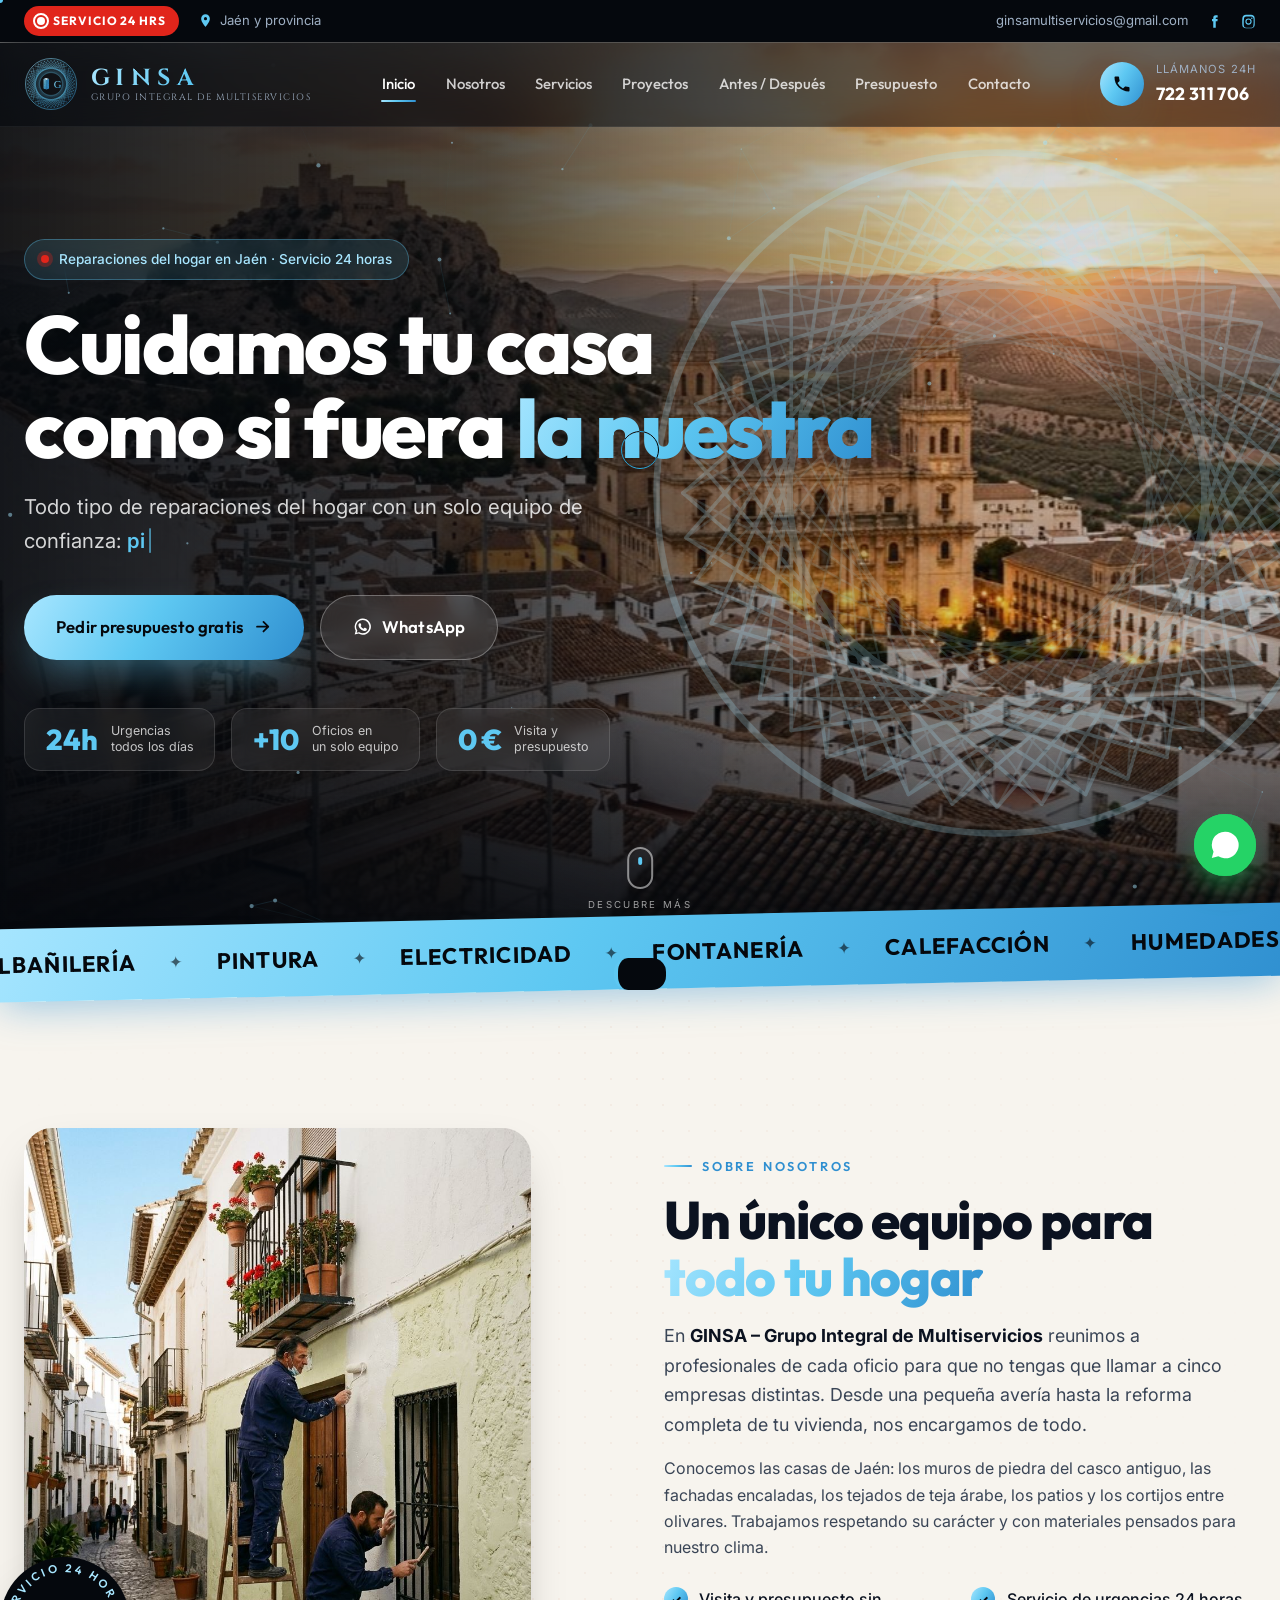
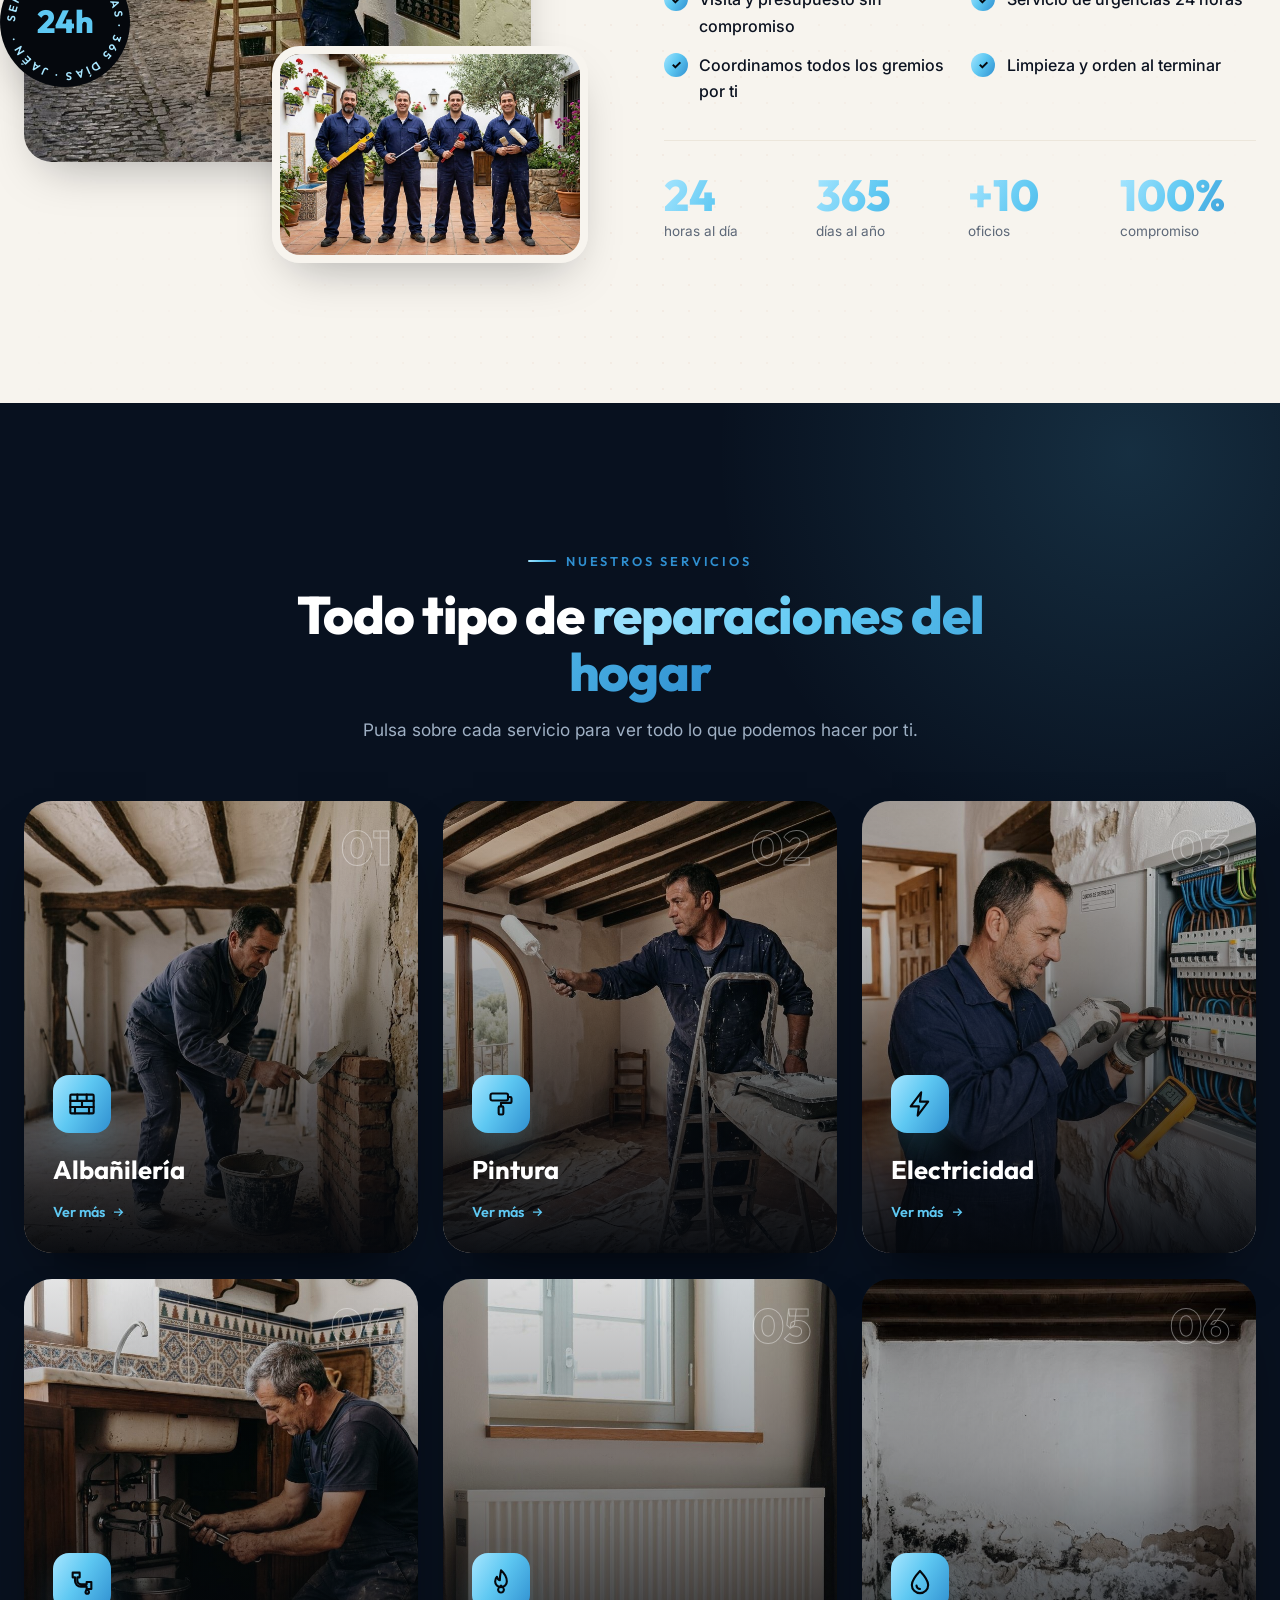
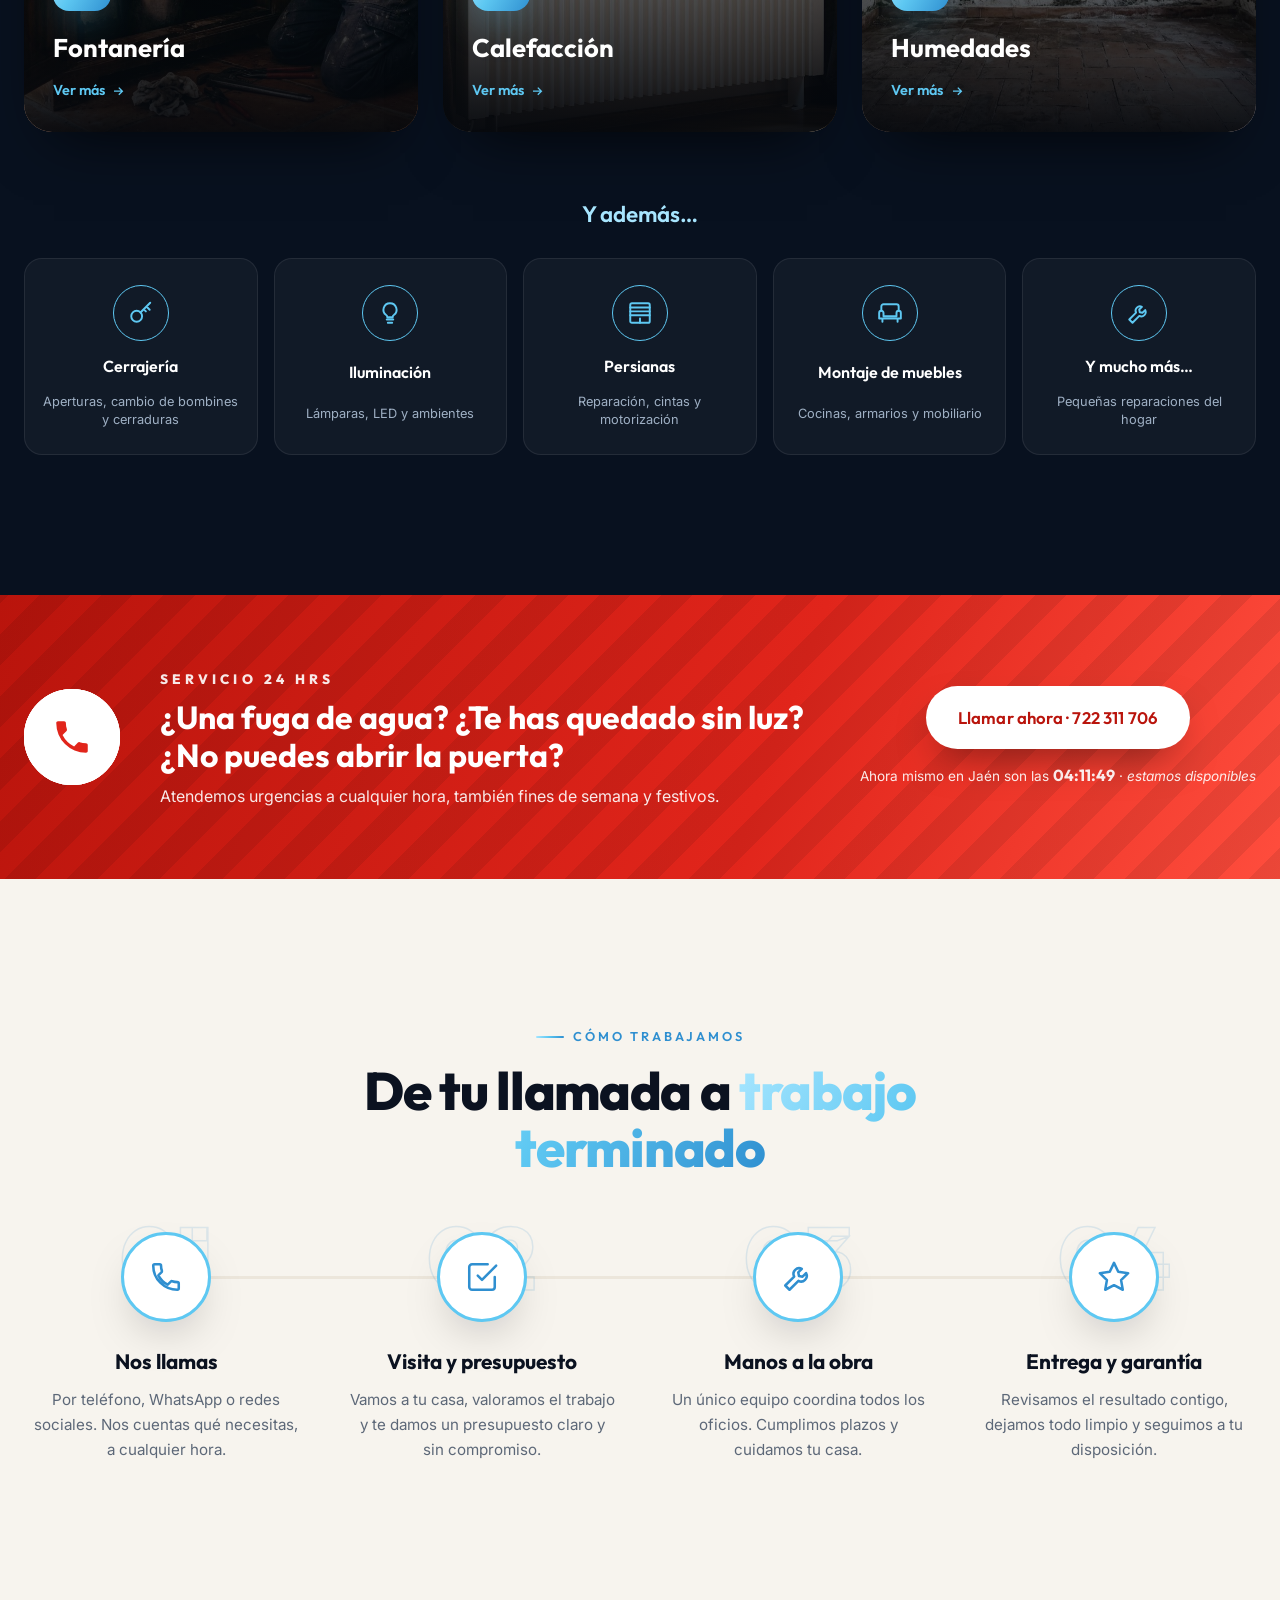
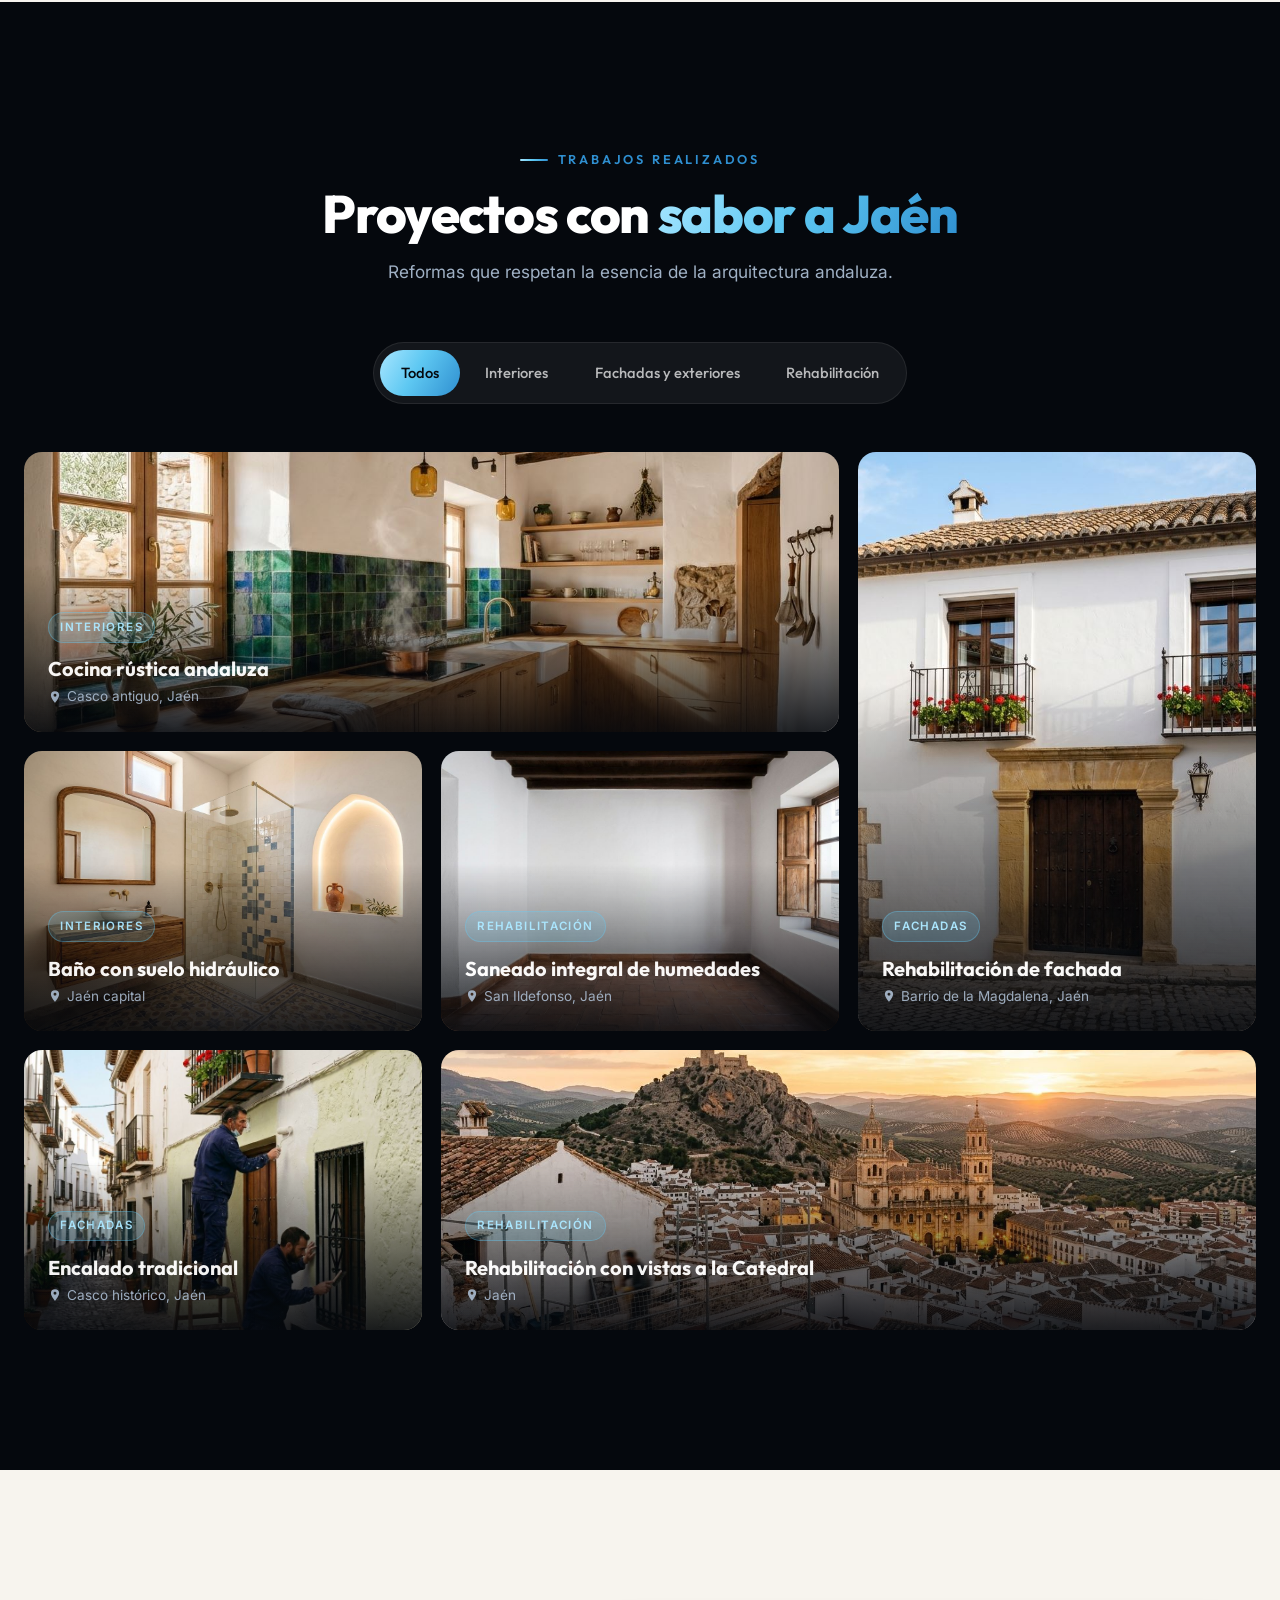
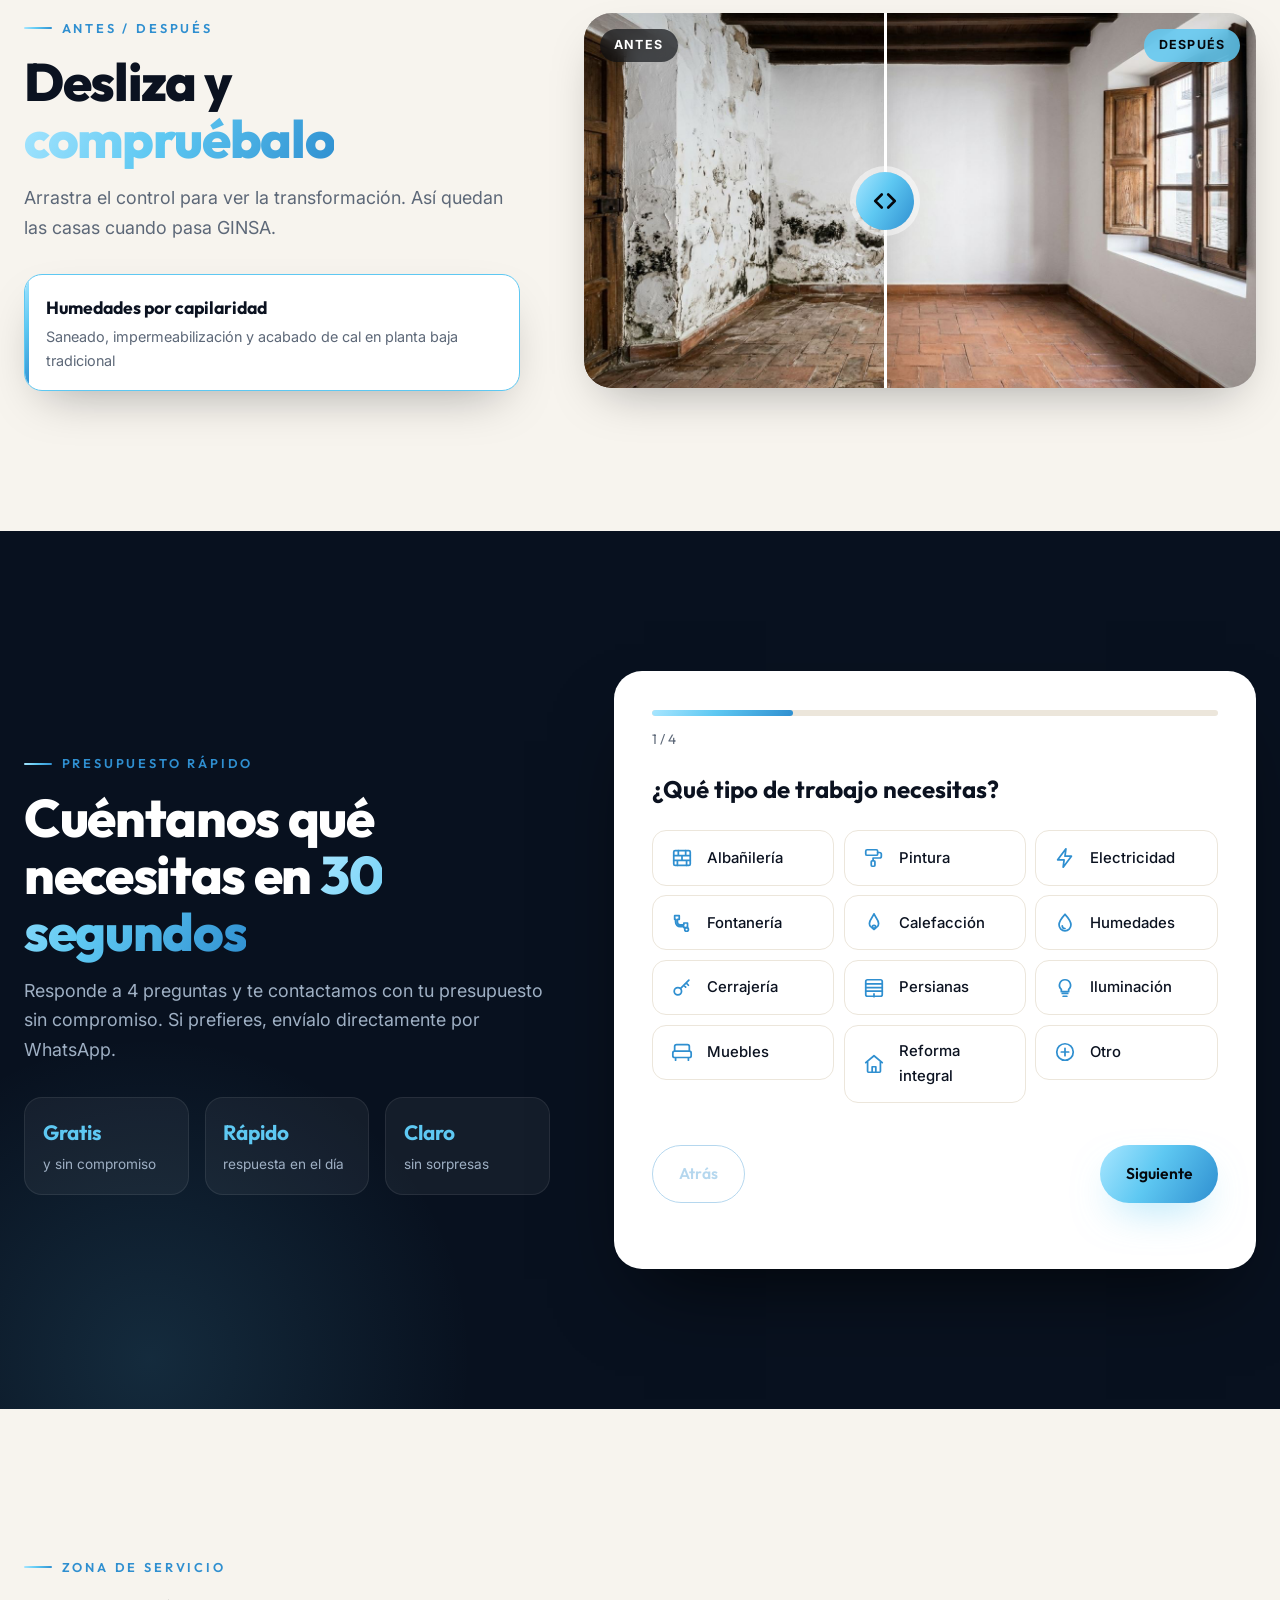
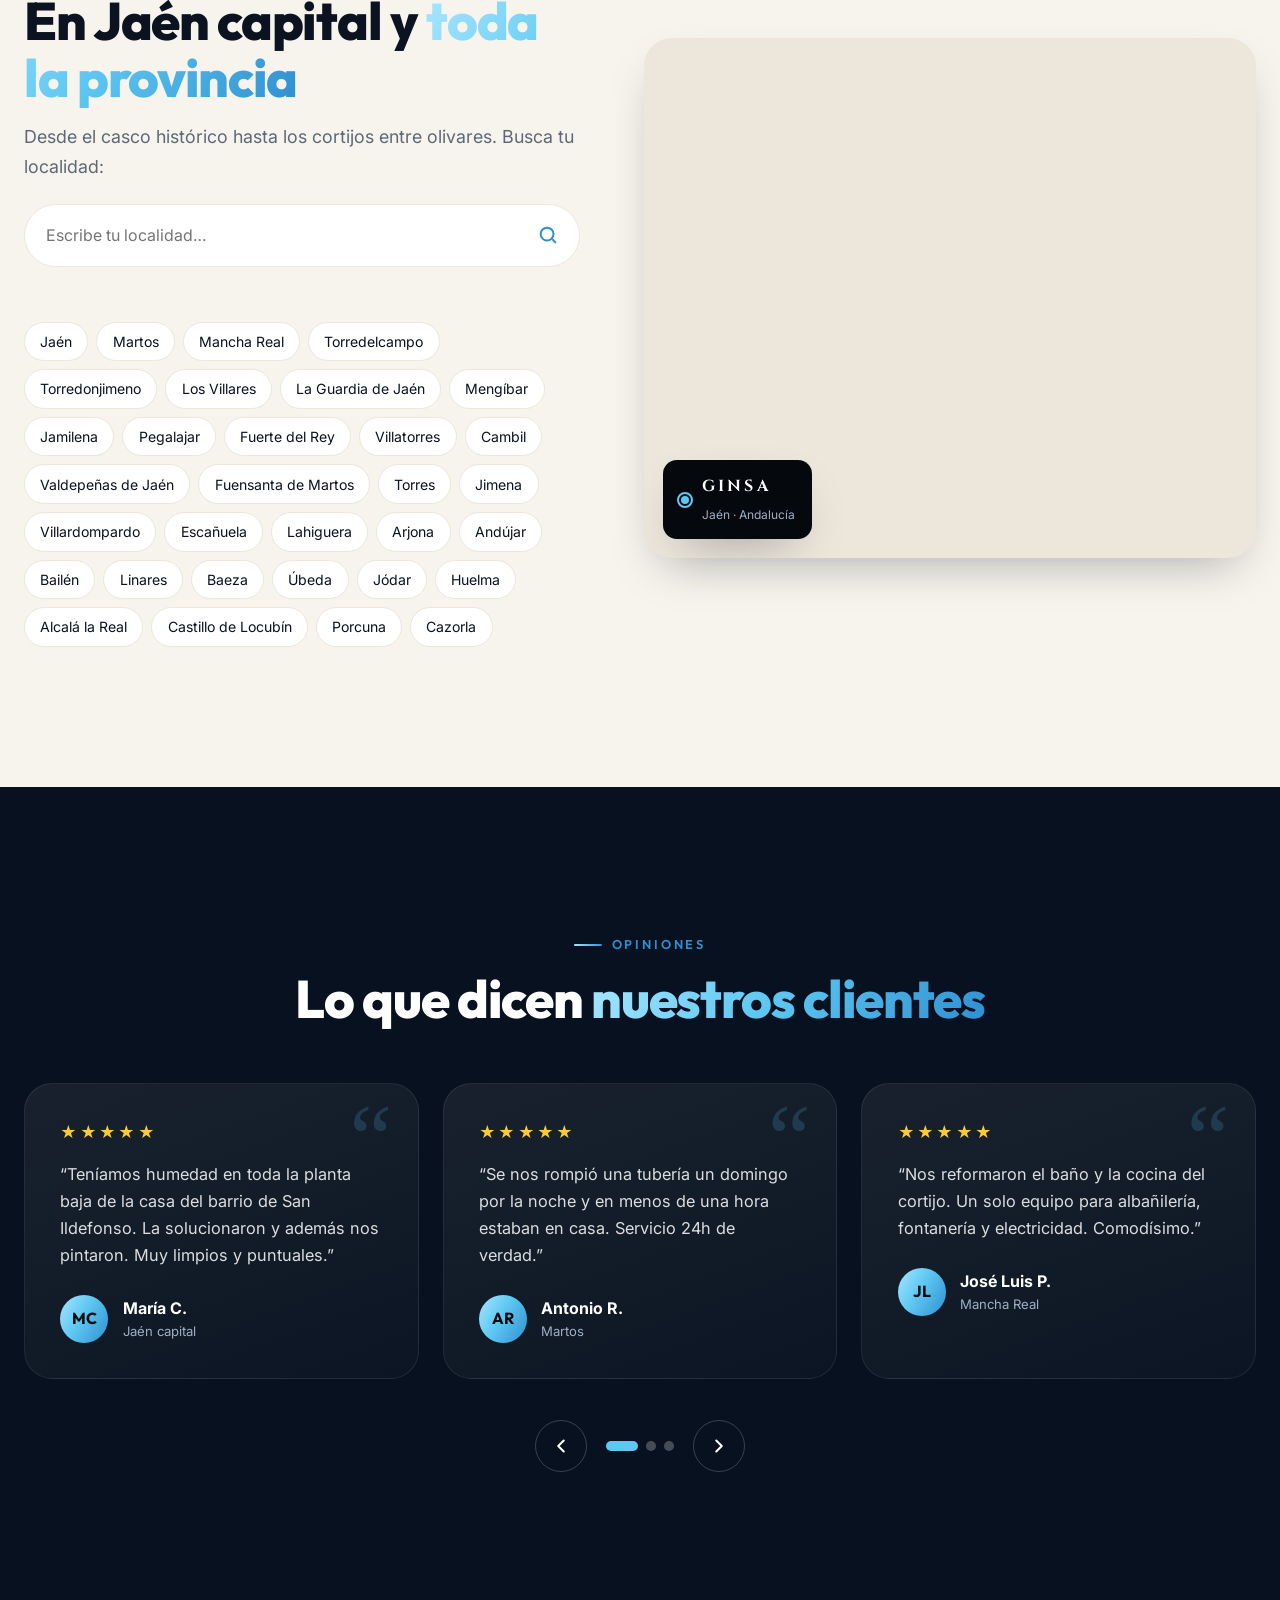
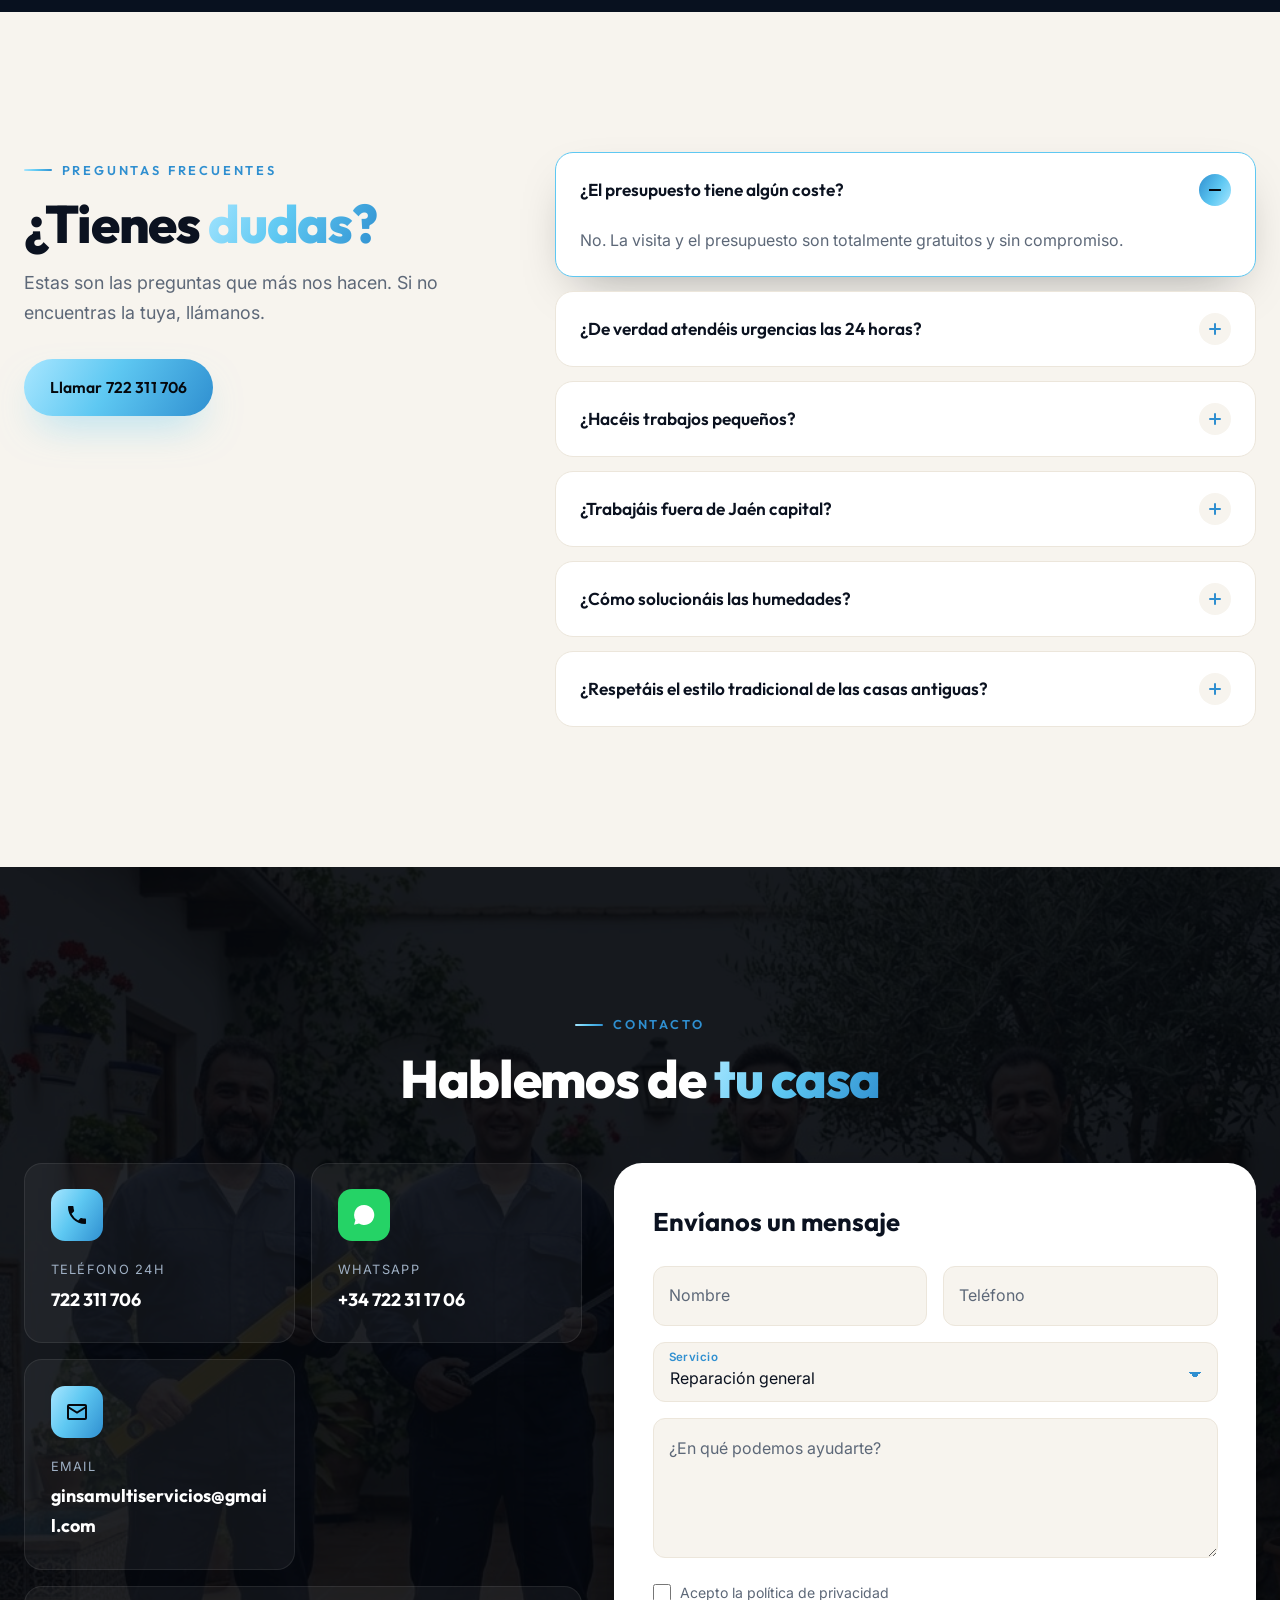
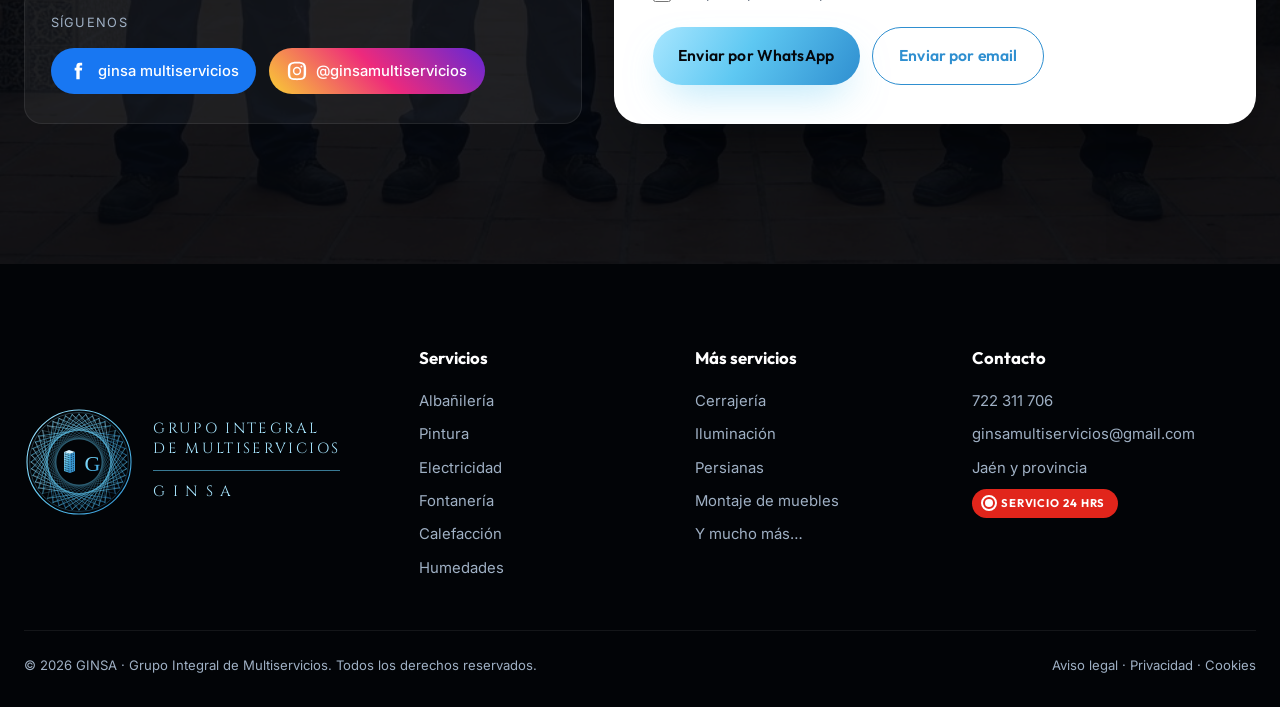
==== commit 7fdb894a: "style: sustituir emojis del wizard por iconos vectoriales SVG acordes a la identidad visual" ====
--- a/index.html
+++ b/index.html
@@ -356,29 +356,131 @@
           <div class="wizard__step active" data-step="1">
             <h3>¿Qué tipo de trabajo necesitas?</h3>
             <div class="options options--grid" data-name="servicio">
-              <label class="opt"><input type="checkbox" value="Albañilería" /><span>🧱 Albañilería</span></label>
-              <label class="opt"><input type="checkbox" value="Pintura" /><span>🎨 Pintura</span></label>
-              <label class="opt"><input type="checkbox" value="Electricidad" /><span>⚡ Electricidad</span></label>
-              <label class="opt"><input type="checkbox" value="Fontanería" /><span>🚿 Fontanería</span></label>
-              <label class="opt"><input type="checkbox" value="Calefacción" /><span>🔥 Calefacción</span></label>
-              <label class="opt"><input type="checkbox" value="Humedades" /><span>💧 Humedades</span></label>
-              <label class="opt"><input type="checkbox" value="Cerrajería" /><span>🔑 Cerrajería</span></label>
-              <label class="opt"><input type="checkbox" value="Persianas" /><span>🪟 Persianas</span></label>
-              <label class="opt"><input type="checkbox" value="Iluminación" /><span>💡 Iluminación</span></label>
-              <label class="opt"><input type="checkbox" value="Montaje de muebles" /><span>🪑 Muebles</span></label>
-              <label class="opt"><input type="checkbox" value="Reforma integral" /><span>🏠 Reforma integral</span></label>
-              <label class="opt"><input type="checkbox" value="Otro" /><span>➕ Otro</span></label>
+              <label class="opt">
+                <input type="checkbox" value="Albañilería" />
+                <span>
+                  <span class="opt__icon"><svg viewBox="0 0 24 24"><rect x="3" y="4" width="18" height="16" rx="1.5"/><path d="M3 9.3h18M3 14.6h18M8 4v5.3M16 4v5.3M12 9.3v5.3M7 14.6V20M17 14.6V20"/></svg></span>
+                  Albañilería
+                </span>
+              </label>
+              <label class="opt">
+                <input type="checkbox" value="Pintura" />
+                <span>
+                  <span class="opt__icon"><svg viewBox="0 0 24 24"><rect x="3" y="3" width="13" height="6" rx="1.5"/><path d="M16 6h2a2 2 0 0 1 2 2v2a2 2 0 0 1-2 2h-7v3"/><rect x="9" y="15" width="4" height="6" rx="1"/></svg></span>
+                  Pintura
+                </span>
+              </label>
+              <label class="opt">
+                <input type="checkbox" value="Electricidad" />
+                <span>
+                  <span class="opt__icon"><svg viewBox="0 0 24 24"><path d="M13 2 4 14h7l-1 8 9-12h-7l1-8Z"/></svg></span>
+                  Electricidad
+                </span>
+              </label>
+              <label class="opt">
+                <input type="checkbox" value="Fontanería" />
+                <span>
+                  <span class="opt__icon"><svg viewBox="0 0 24 24"><path d="M4 4h5v4H7v3a3 3 0 0 0 3 3h4v-2h4v5h-4v-1h-4a5 5 0 0 1-5-5V8H4V4Z"/><circle cx="17" cy="19" r="2"/></svg></span>
+                  Fontanería
+                </span>
+              </label>
+              <label class="opt">
+                <input type="checkbox" value="Calefacción" />
+                <span>
+                  <span class="opt__icon"><svg viewBox="0 0 24 24"><path d="M12 2c1 3 5 6.5 5 10.5a5 5 0 0 1-10 0C7 8.5 11 5 12 2Z"/><path d="M12 14.5a2 2 0 0 0-2 2c0 1.2 1 1.8 2 2.5 1-.7 2-1.3 2-2.5a2 2 0 0 0-2-2Z"/></svg></span>
+                  Calefacción
+                </span>
+              </label>
+              <label class="opt">
+                <input type="checkbox" value="Humedades" />
+                <span>
+                  <span class="opt__icon"><svg viewBox="0 0 24 24"><path d="M12 2.5S5.5 9.5 5.5 14a6.5 6.5 0 0 0 13 0c0-4.5-6.5-11.5-6.5-11.5Z"/><path d="M9 15a3 3 0 0 0 3 3"/></svg></span>
+                  Humedades
+                </span>
+              </label>
+              <label class="opt">
+                <input type="checkbox" value="Cerrajería" />
+                <span>
+                  <span class="opt__icon"><svg viewBox="0 0 24 24"><circle cx="7.5" cy="15.5" r="4"/><path d="m10.5 12.5 9-9M16.5 6.5l2.5 2.5M14 9l2 2"/></svg></span>
+                  Cerrajería
+                </span>
+              </label>
+              <label class="opt">
+                <input type="checkbox" value="Persianas" />
+                <span>
+                  <span class="opt__icon"><svg viewBox="0 0 24 24"><rect x="3" y="3" width="18" height="18" rx="2"/><path d="M3 7.5h18M3 11.5h18M3 15.5h18M12 18.5v3"/></svg></span>
+                  Persianas
+                </span>
+              </label>
+              <label class="opt">
+                <input type="checkbox" value="Iluminación" />
+                <span>
+                  <span class="opt__icon"><svg viewBox="0 0 24 24"><path d="M9 18h6M10 21h4M12 3a6 6 0 0 0-4 10.5V16h8v-2.5A6 6 0 0 0 12 3Z"/></svg></span>
+                  Iluminación
+                </span>
+              </label>
+              <label class="opt">
+                <input type="checkbox" value="Montaje de muebles" />
+                <span>
+                  <span class="opt__icon"><svg viewBox="0 0 24 24"><path d="M4 10V6a2 2 0 0 1 2-2h12a2 2 0 0 1 2 2v4M2 13a2 2 0 0 1 2-2h16a2 2 0 0 1 2 2v3a2 2 0 0 1-2 2H4a2 2 0 0 1-2-2v-3ZM5 18v3M19 18v3"/></svg></span>
+                  Muebles
+                </span>
+              </label>
+              <label class="opt">
+                <input type="checkbox" value="Reforma integral" />
+                <span>
+                  <span class="opt__icon"><svg viewBox="0 0 24 24"><path d="m3 10.5 9-7.5 9 7.5M5 9.5v10.5a1 1 0 0 0 1 1h12a1 1 0 0 0 1-1V9.5M10 21v-6h4v6"/></svg></span>
+                  Reforma integral
+                </span>
+              </label>
+              <label class="opt">
+                <input type="checkbox" value="Otro" />
+                <span>
+                  <span class="opt__icon"><svg viewBox="0 0 24 24"><circle cx="12" cy="12" r="9"/><path d="M12 8v8M8 12h8"/></svg></span>
+                  Otro
+                </span>
+              </label>
             </div>
           </div>
 
           <div class="wizard__step" data-step="2">
             <h3>¿Dónde es el trabajo?</h3>
             <div class="options" data-name="inmueble" data-single>
-              <label class="opt"><input type="radio" name="inmueble" value="Piso" /><span>🏢 Piso</span></label>
-              <label class="opt"><input type="radio" name="inmueble" value="Casa / adosado" /><span>🏡 Casa / adosado</span></label>
-              <label class="opt"><input type="radio" name="inmueble" value="Cortijo / casa de campo" /><span>🫒 Cortijo / casa de campo</span></label>
-              <label class="opt"><input type="radio" name="inmueble" value="Local / oficina" /><span>🏪 Local / oficina</span></label>
-              <label class="opt"><input type="radio" name="inmueble" value="Comunidad de vecinos" /><span>🏘️ Comunidad de vecinos</span></label>
+              <label class="opt">
+                <input type="radio" name="inmueble" value="Piso" />
+                <span>
+                  <span class="opt__icon"><svg viewBox="0 0 24 24"><rect x="5" y="3" width="14" height="18" rx="2"/><path d="M9 7h2M13 7h2M9 11h2M13 11h2M9 15h2M13 15h2M11 21v-3h2v3"/></svg></span>
+                  Piso
+                </span>
+              </label>
+              <label class="opt">
+                <input type="radio" name="inmueble" value="Casa / adosado" />
+                <span>
+                  <span class="opt__icon"><svg viewBox="0 0 24 24"><path d="m2 11 8-7 8 7v9a1 1 0 0 1-1 1H3a1 1 0 0 1-1-1v-9ZM18 10l4 3.5V20a1 1 0 0 1-1 1h-3M9 21v-5h4v5"/></svg></span>
+                  Casa / adosado
+                </span>
+              </label>
+              <label class="opt">
+                <input type="radio" name="inmueble" value="Cortijo / casa de campo" />
+                <span>
+                  <span class="opt__icon"><svg viewBox="0 0 24 24"><path d="m2 12 7-6 7 6v8a1 1 0 0 1-1 1H3a1 1 0 0 1-1-1v-8ZM16 14.5l5-1.5v7a1 1 0 0 1-1 1h-4M7 21v-4h4v4M18 5.5a2 2 0 1 0 0-4 2 2 0 0 0 0 4Z"/></svg></span>
+                  Cortijo / casa de campo
+                </span>
+              </label>
+              <label class="opt">
+                <input type="radio" name="inmueble" value="Local / oficina" />
+                <span>
+                  <span class="opt__icon"><svg viewBox="0 0 24 24"><path d="M3 9 5 4h14l2 5M3 9h18v11a1 1 0 0 1-1 1H4a1 1 0 0 1-1-1V9ZM3 9a2.5 2.5 0 0 0 5 0 2.5 2.5 0 0 0 5 0 2.5 2.5 0 0 0 5 0 2.5 2.5 0 0 0 3 0M9 21v-6h6v6"/></svg></span>
+                  Local / oficina
+                </span>
+              </label>
+              <label class="opt">
+                <input type="radio" name="inmueble" value="Comunidad de vecinos" />
+                <span>
+                  <span class="opt__icon"><svg viewBox="0 0 24 24"><path d="M2 13 8 8l6 5v7a1 1 0 0 1-1 1H3a1 1 0 0 1-1-1v-7ZM14 10l5-4 5 4v10a1 1 0 0 1-1 1h-5M6 21v-4h2v4M18 21v-4h2v4"/></svg></span>
+                  Comunidad de vecinos
+                </span>
+              </label>
             </div>
             <label class="field">
               <span>Localidad</span>
@@ -389,10 +491,34 @@
           <div class="wizard__step" data-step="3">
             <h3>¿Con qué urgencia?</h3>
             <div class="options" data-name="urgencia" data-single>
-              <label class="opt opt--urgent"><input type="radio" name="urgencia" value="¡Urgente! (24h)" /><span>🚨 ¡Urgente! Lo antes posible</span></label>
-              <label class="opt"><input type="radio" name="urgencia" value="Esta semana" /><span>📅 Esta semana</span></label>
-              <label class="opt"><input type="radio" name="urgencia" value="Este mes" /><span>🗓️ Este mes</span></label>
-              <label class="opt"><input type="radio" name="urgencia" value="Sin prisa, solo información" /><span>💬 Sin prisa, solo información</span></label>
+              <label class="opt opt--urgent">
+                <input type="radio" name="urgencia" value="¡Urgente! (24h)" />
+                <span>
+                  <span class="opt__icon"><svg viewBox="0 0 24 24"><path d="M12 3v3M18.4 5.6l-2.1 2.1M5.6 5.6l2.1 2.1M6 14a6 6 0 0 1 12 0v4H6v-4ZM4 18h16M7 21h10"/></svg></span>
+                  ¡Urgente! Lo antes posible
+                </span>
+              </label>
+              <label class="opt">
+                <input type="radio" name="urgencia" value="Esta semana" />
+                <span>
+                  <span class="opt__icon"><svg viewBox="0 0 24 24"><rect x="3" y="4" width="18" height="17" rx="2"/><path d="M16 2v4M8 2v4M3 9h18M7 13h4M7 17h8"/></svg></span>
+                  Esta semana
+                </span>
+              </label>
+              <label class="opt">
+                <input type="radio" name="urgencia" value="Este mes" />
+                <span>
+                  <span class="opt__icon"><svg viewBox="0 0 24 24"><rect x="3" y="4" width="18" height="17" rx="2"/><path d="M16 2v4M8 2v4M3 9h18M8 13h2M14 13h2M8 17h2M14 17h2"/></svg></span>
+                  Este mes
+                </span>
+              </label>
+              <label class="opt">
+                <input type="radio" name="urgencia" value="Sin prisa, solo información" />
+                <span>
+                  <span class="opt__icon"><svg viewBox="0 0 24 24"><path d="M21 11.5a8.4 8.4 0 0 1-.9 3.8 8.5 8.5 0 0 1-7.6 4.7 8.4 8.4 0 0 1-3.8-.9L3 21l1.9-5.7a8.4 8.4 0 0 1-.9-3.8 8.5 8.5 0 0 1 4.7-7.6 8.4 8.4 0 0 1 3.8-.9h.5a8.5 8.5 0 0 1 8 8.5Z"/></svg></span>
+                  Sin prisa, solo información
+                </span>
+              </label>
             </div>
             <label class="field">
               <span>Cuéntanos brevemente (opcional)</span>
--- a/assets/css/styles.css
+++ b/assets/css/styles.css
@@ -445,16 +445,24 @@
 .options--grid { grid-template-columns: repeat(3, 1fr); }
 .opt { position: relative; cursor: pointer; }
 .opt input { position: absolute; opacity: 0; pointer-events: none; }
-.opt span { display: flex; align-items: center; gap: .5rem; padding: .85rem 1rem; border-radius: 14px; border: 1.5px solid var(--cal-2); font-weight: 500; font-size: .93rem; transition: border-color .25s, background .25s, transform .25s var(--ease); }
-.opt:hover span { border-color: var(--cyan); transform: translateY(-2px); }
-.opt input:checked + span { border-color: var(--cyan-2); background: linear-gradient(120deg, rgba(168,230,255,.35), rgba(94,200,242,.18)); box-shadow: 0 8px 20px -12px rgba(47,143,208,.8); }
-.opt--urgent input:checked + span { border-color: var(--red); background: rgba(225,37,27,.08); }
+.opt > span { display: flex; align-items: center; gap: .75rem; padding: .85rem 1rem; border-radius: 14px; border: 1.5px solid var(--cal-2); font-weight: 500; font-size: .93rem; transition: border-color .25s, background .25s, transform .25s var(--ease), color .25s; }
+.opt:hover > span { border-color: var(--cyan); transform: translateY(-2px); }
+.opt input:checked + span { border-color: var(--cyan-2); background: linear-gradient(120deg, rgba(168,230,255,.35), rgba(94,200,242,.18)); box-shadow: 0 8px 20px -12px rgba(47,143,208,.8); color: var(--navy); font-weight: 600; }
+.opt--urgent input:checked + span { border-color: var(--red); background: rgba(225,37,27,.08); color: var(--red-2); }
+.opt__icon { width: 26px; height: 26px; min-width: 26px; flex: none; display: inline-flex; align-items: center; justify-content: center; border: 0 !important; border-radius: 0 !important; padding: 0 !important; background: none !important; color: var(--cyan-2); transition: transform .25s var(--ease), color .25s; }
+.opt__icon svg { width: 22px !important; height: 22px !important; display: block; fill: none; stroke: currentColor; stroke-width: 1.9; stroke-linecap: round; stroke-linejoin: round; }
+.opt:hover .opt__icon { transform: scale(1.12); color: var(--cyan); }
+.opt input:checked + span .opt__icon { color: var(--navy); transform: scale(1.08); }
+.opt--urgent .opt__icon { color: var(--red); }
+.opt--urgent input:checked + span .opt__icon { color: var(--red-2); }
 .field { display: grid; gap: .4rem; margin-bottom: 1rem; }
 .field span { font-size: .85rem; font-weight: 600; color: var(--muted); }
 .field input, .field textarea { padding: .9rem 1rem; border-radius: 12px; border: 1.5px solid var(--cal-2); background: var(--cal); outline: none; transition: border-color .25s, background .25s; resize: vertical; }
 .field input:focus, .field textarea:focus { border-color: var(--cyan-2); background: #fff; }
-.wizard__summary { margin-top: .6rem; padding: 1rem 1.2rem; border-radius: 14px; background: var(--cal); font-size: .9rem; color: #3a4556; }
-.wizard__summary strong { color: var(--text); }
+.wizard__summary { margin-top: .6rem; padding: 1.1rem 1.3rem; border-radius: 14px; background: var(--cal); font-size: .92rem; color: #3a4556; line-height: 1.7; border: 1px solid var(--cal-2); }
+.wizard__summary strong { color: var(--text); display: block; margin-bottom: .4rem; font-family: var(--font-head); font-size: 1rem; }
+.wizard__summary-item { display: flex; align-items: baseline; gap: .5rem; }
+.wizard__summary-label { font-weight: 600; color: var(--cyan-2); flex: none; }
 .wizard__nav { display: flex; justify-content: space-between; gap: 1rem; margin-top: 1.4rem; }
 .wizard__error { color: var(--red); font-size: .88rem; min-height: 1.3em; margin-top: .6rem; }
 .wizard.done .wizard__nav, .wizard.done .wizard__progress, .wizard.done .wizard__steps-label { display: none; }
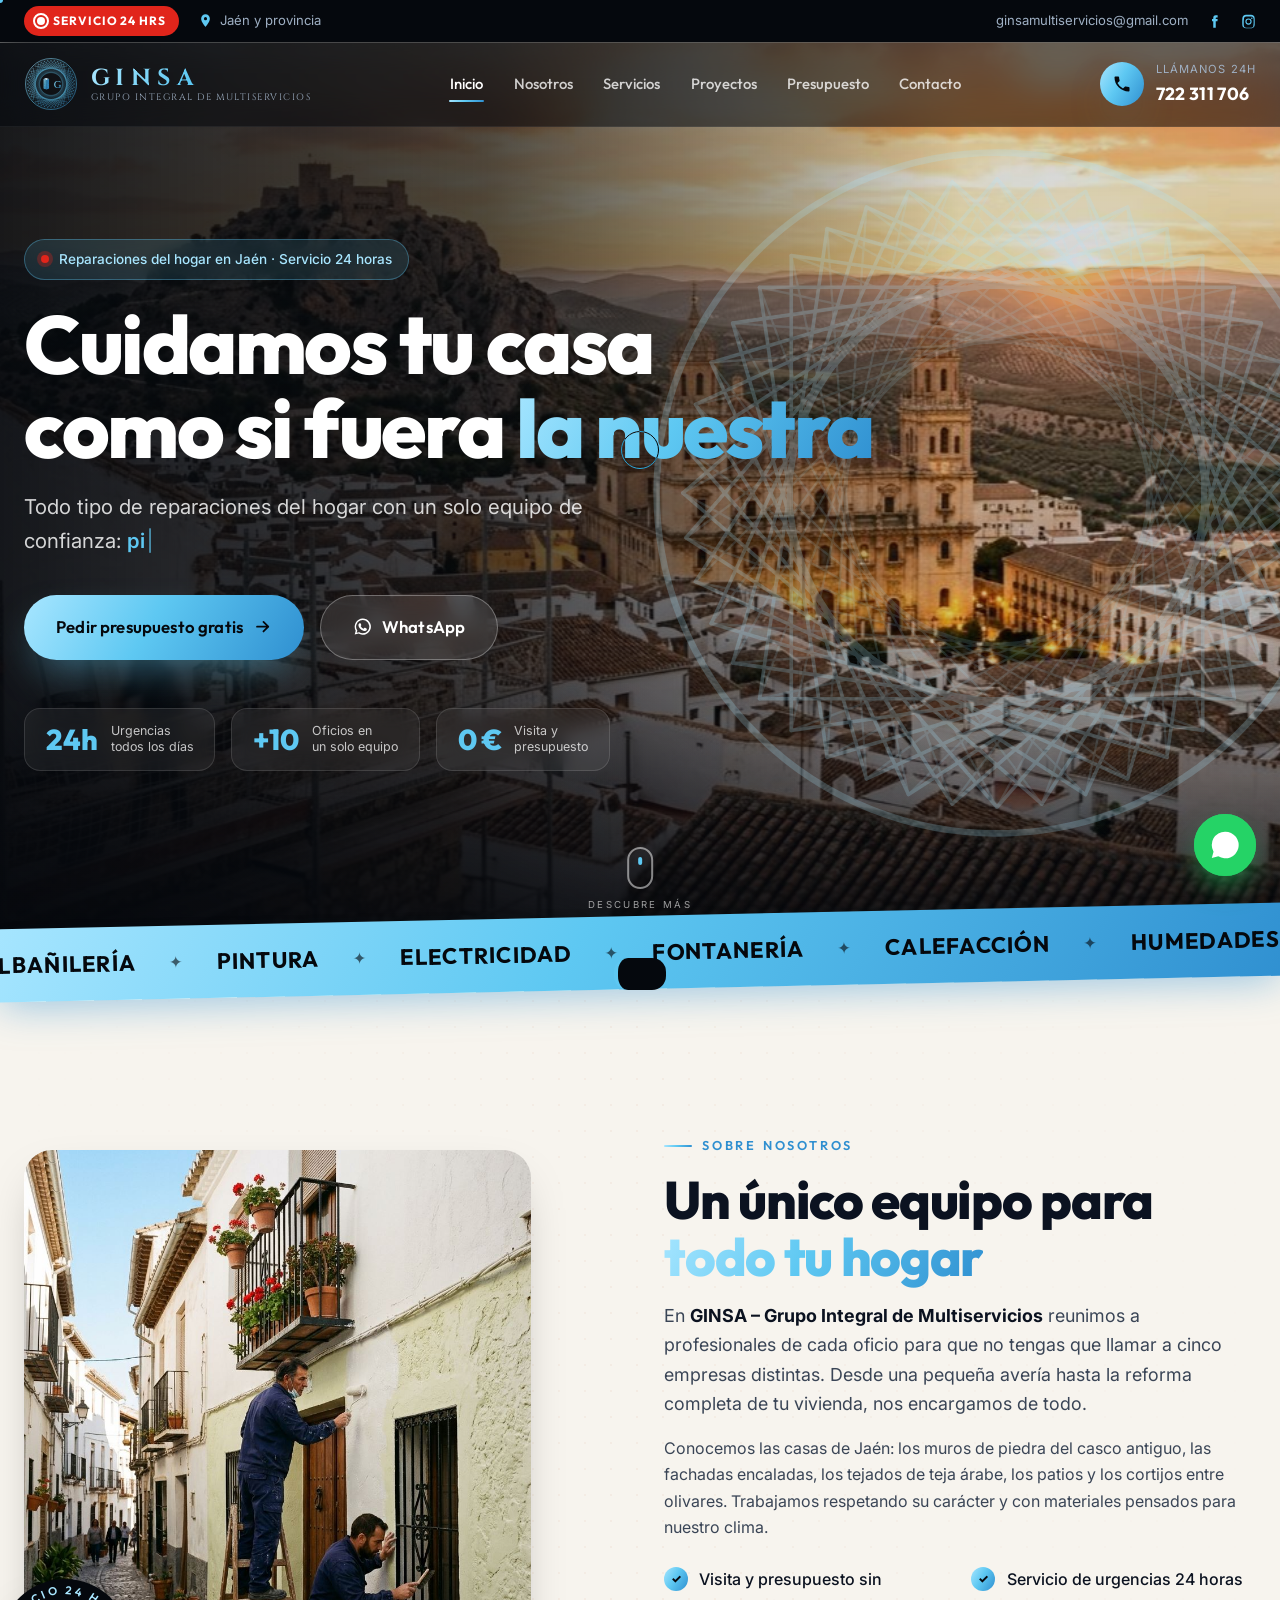
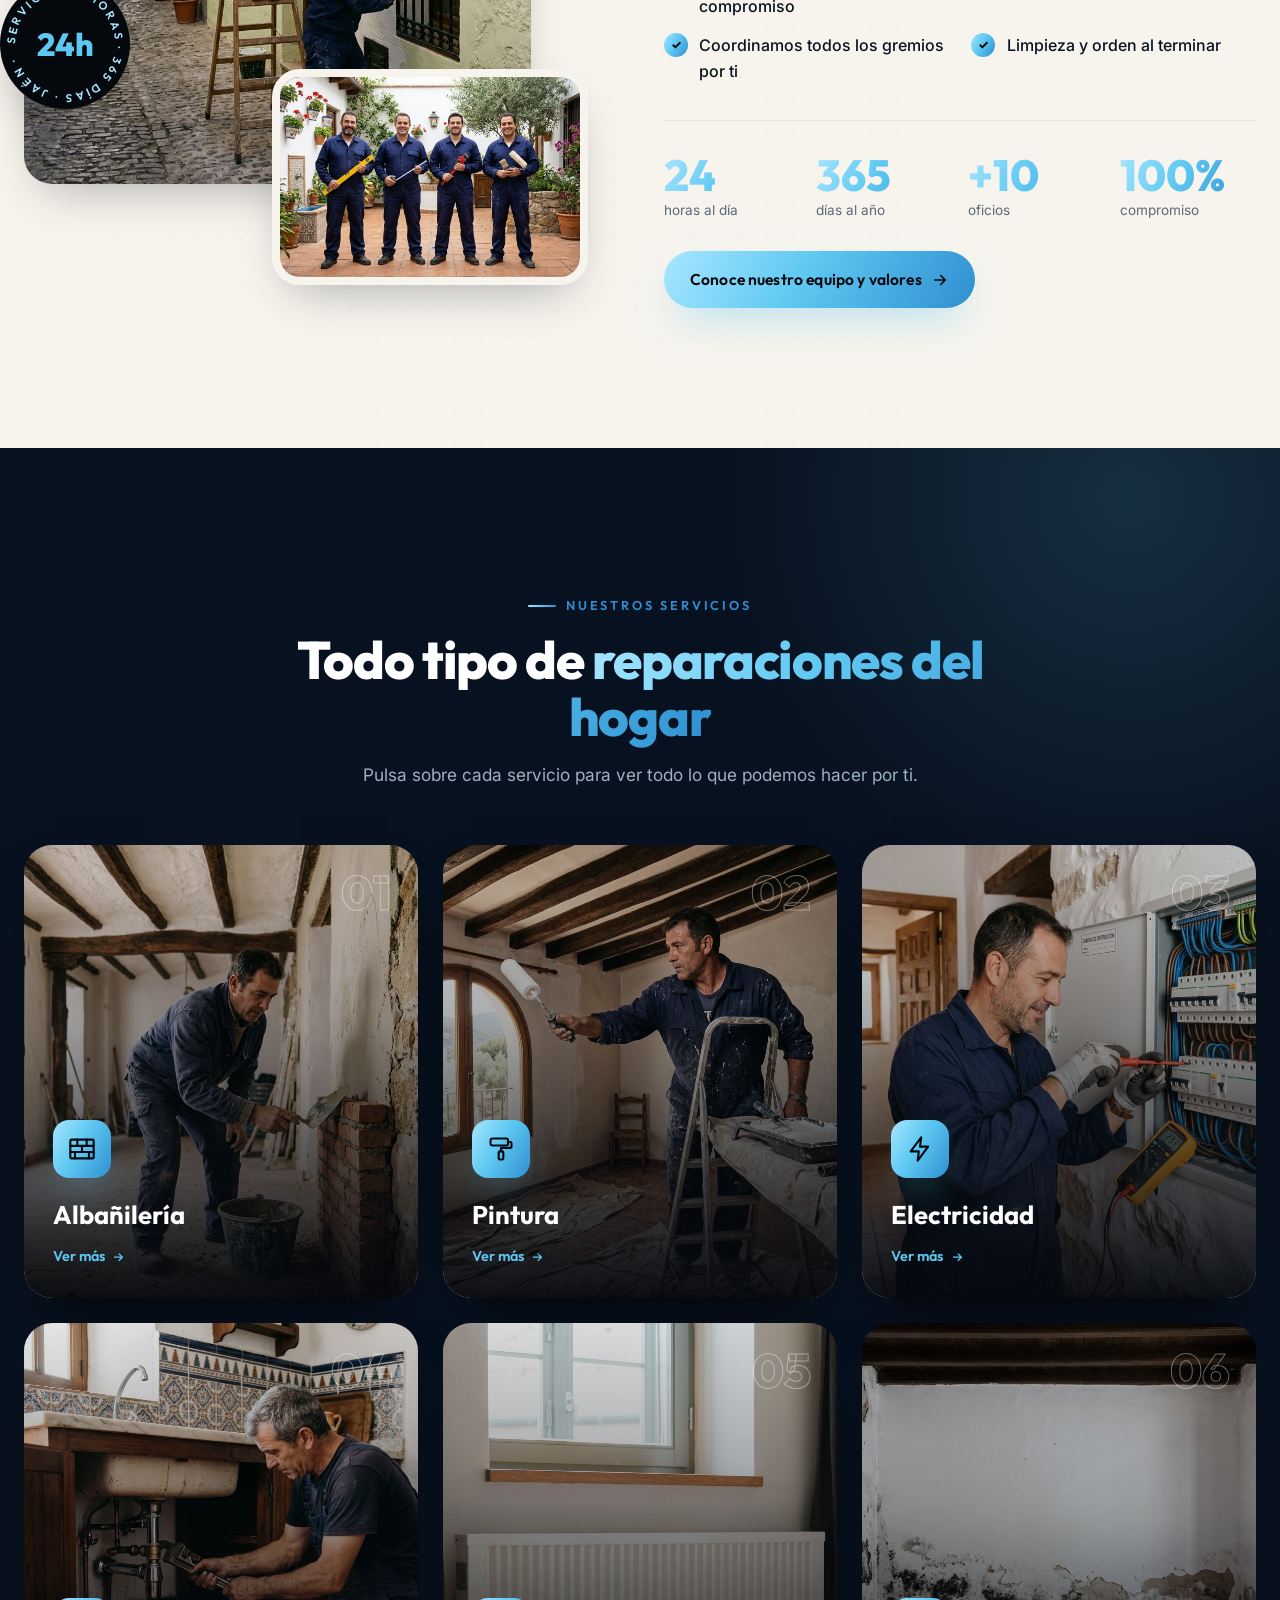
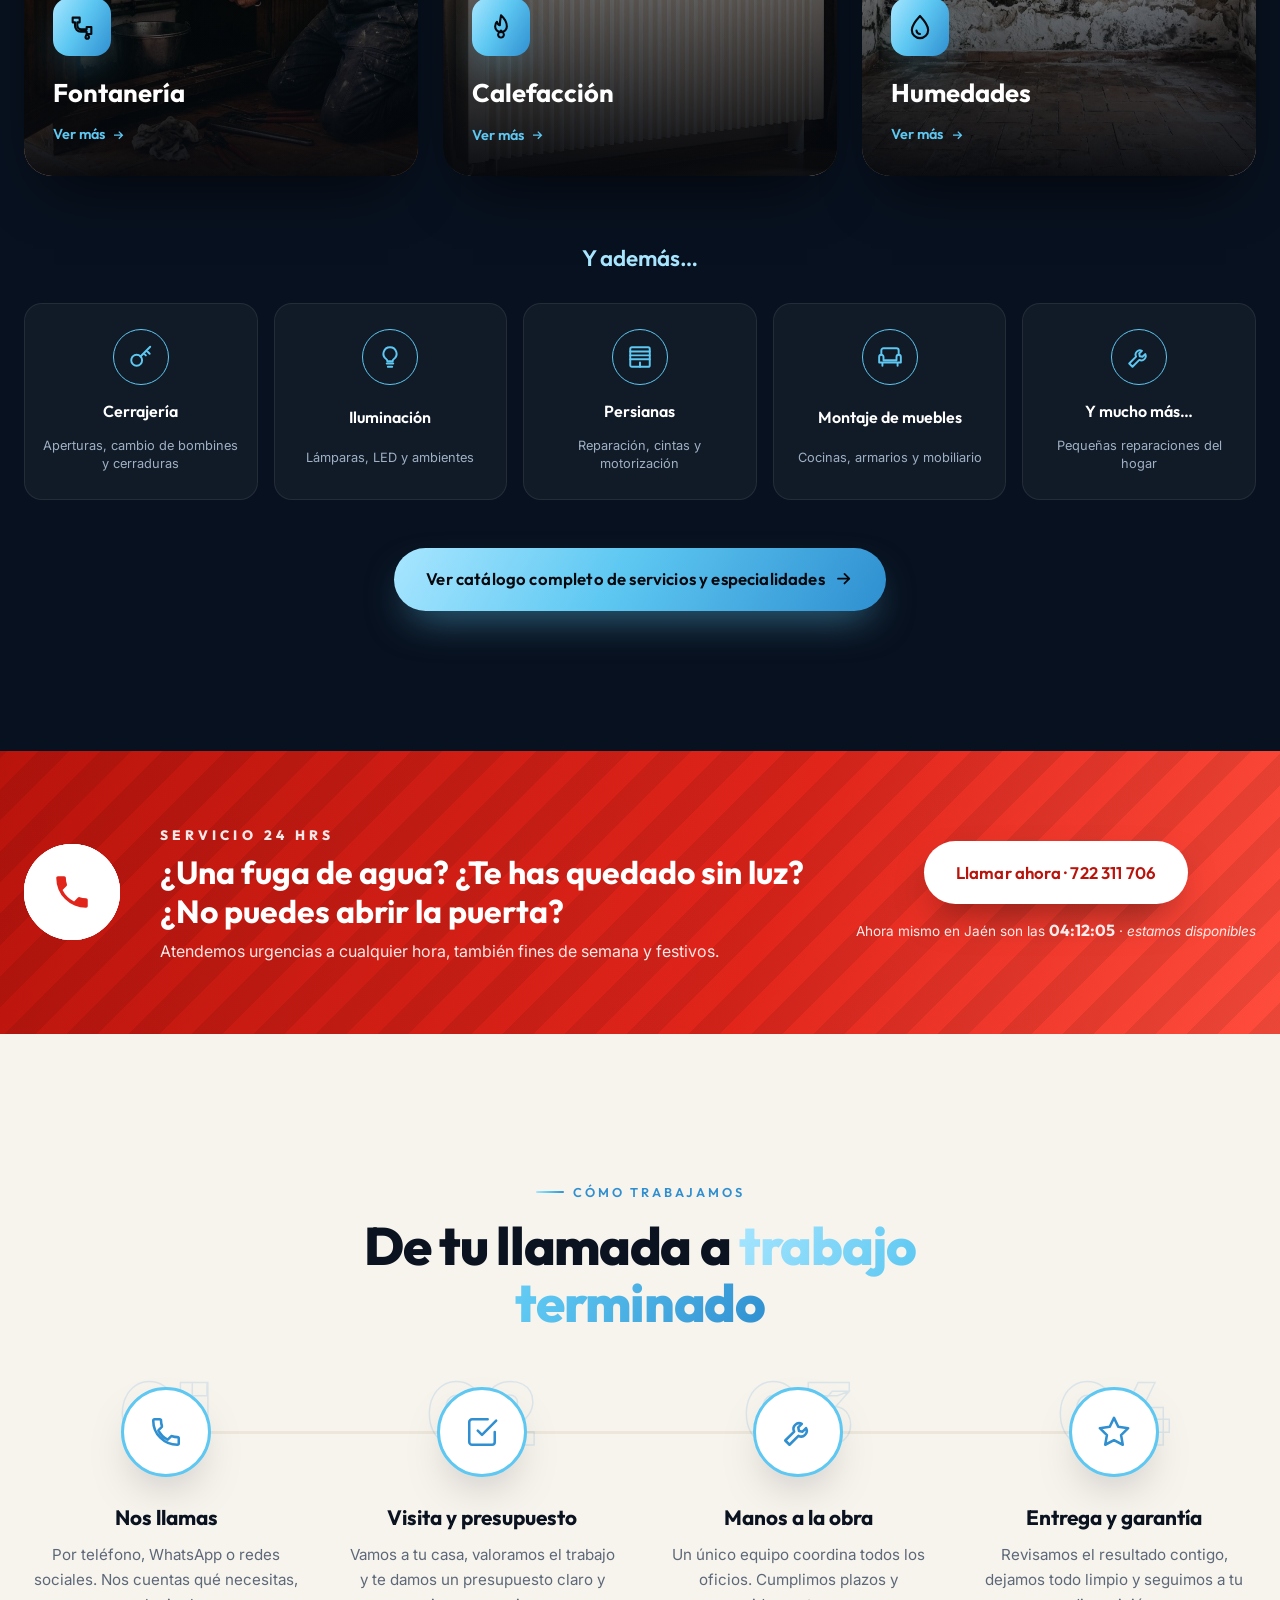
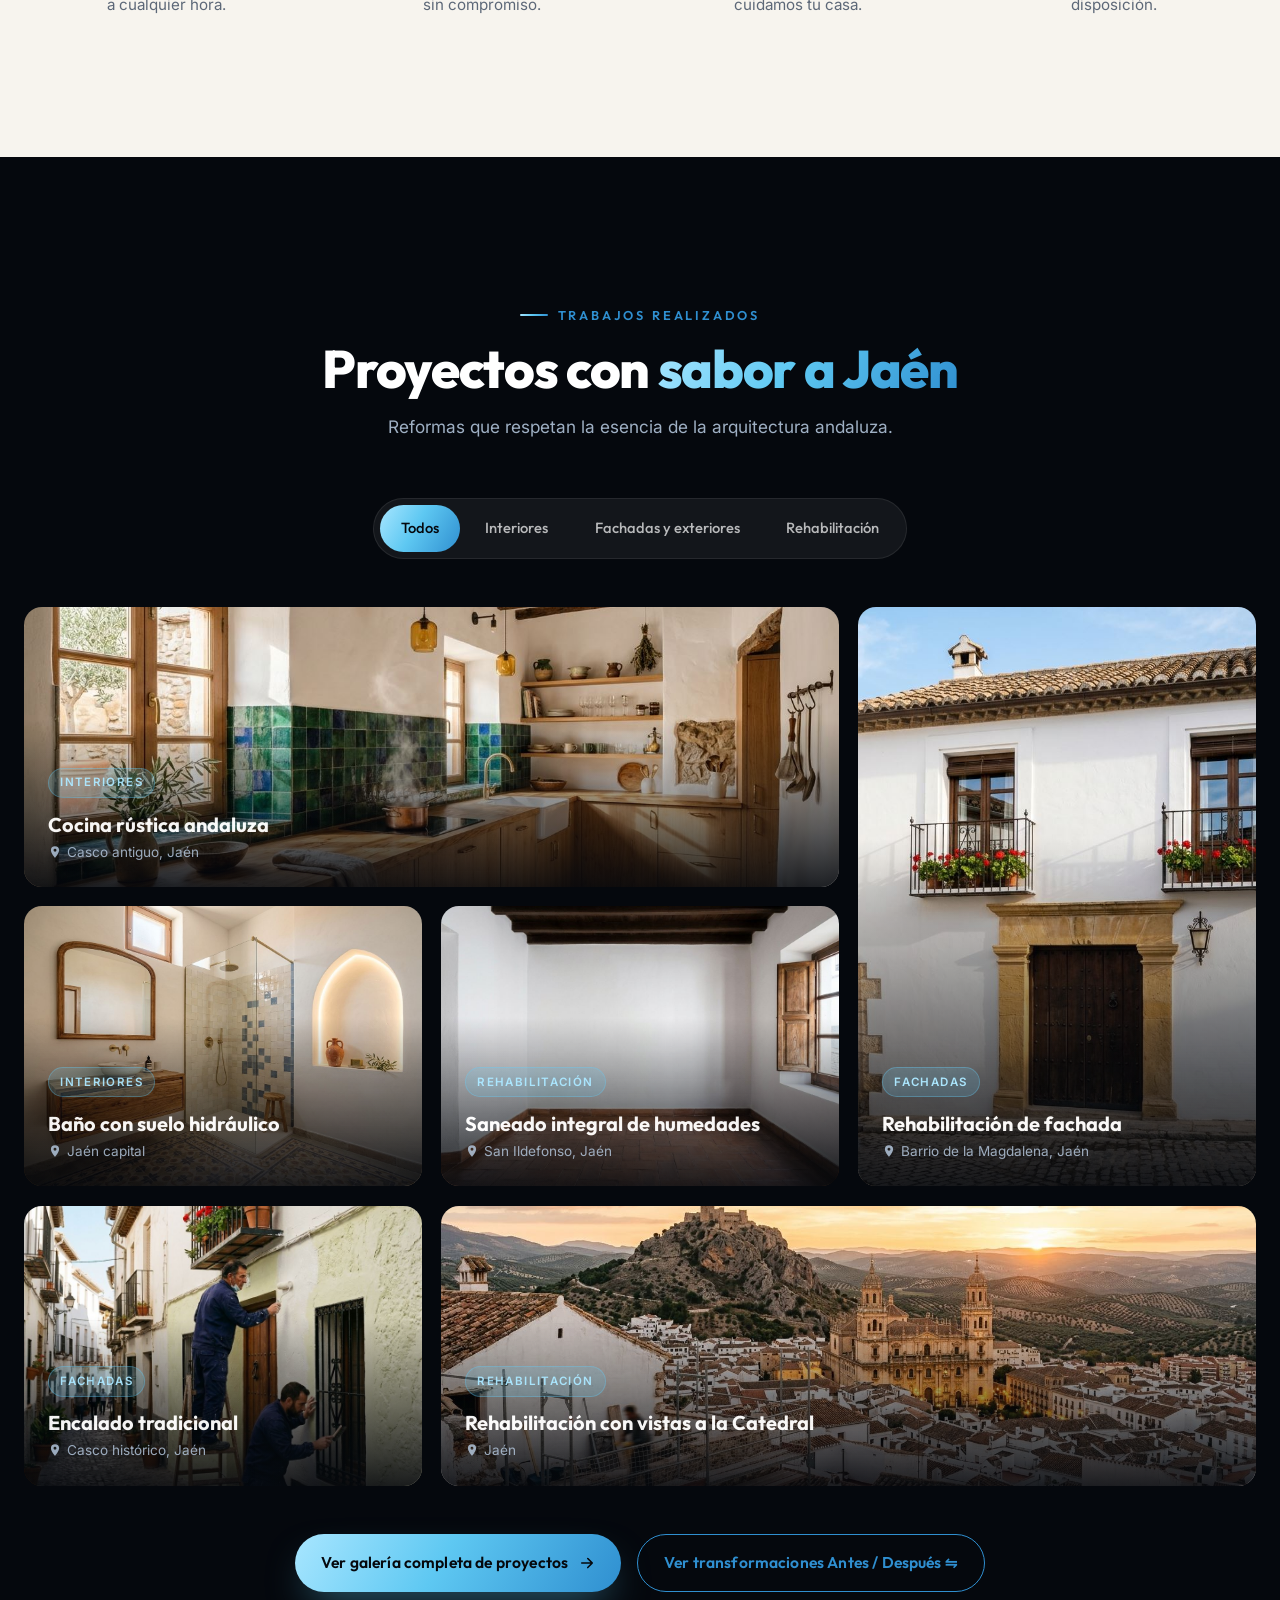
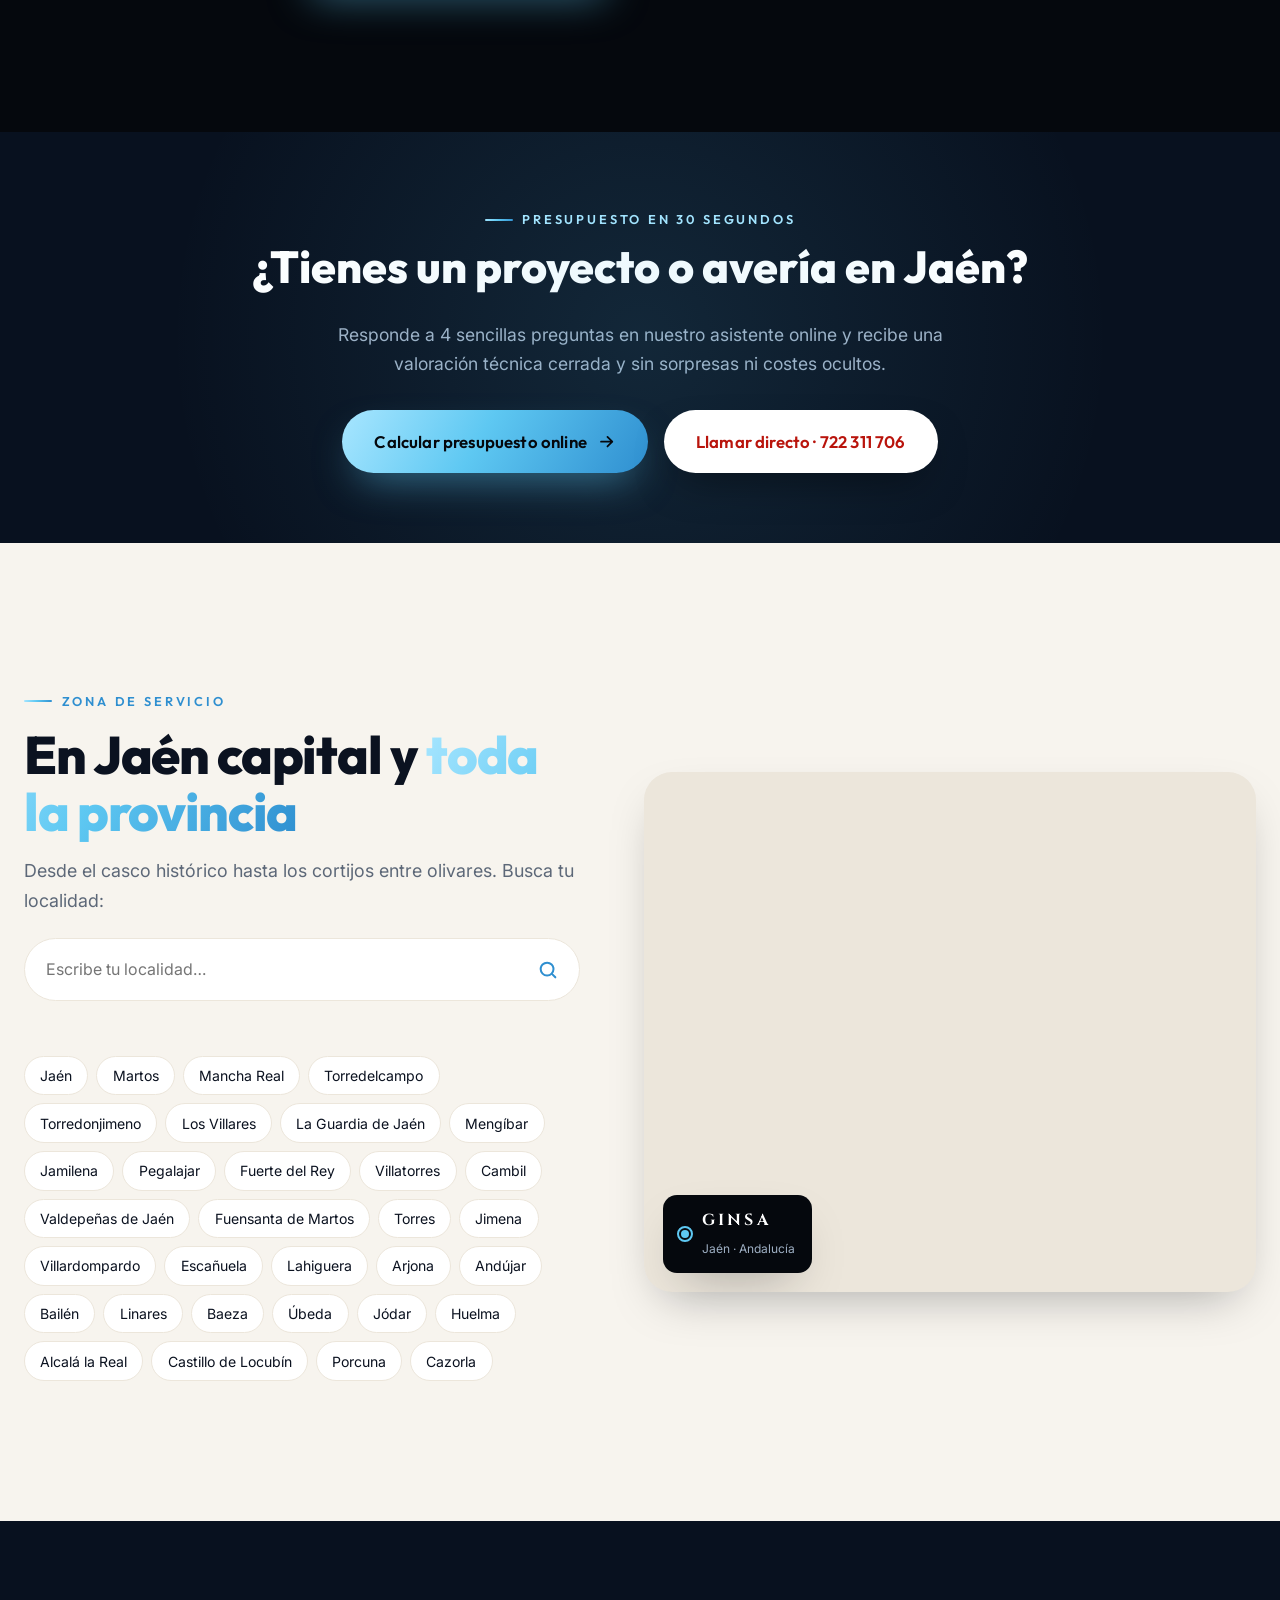
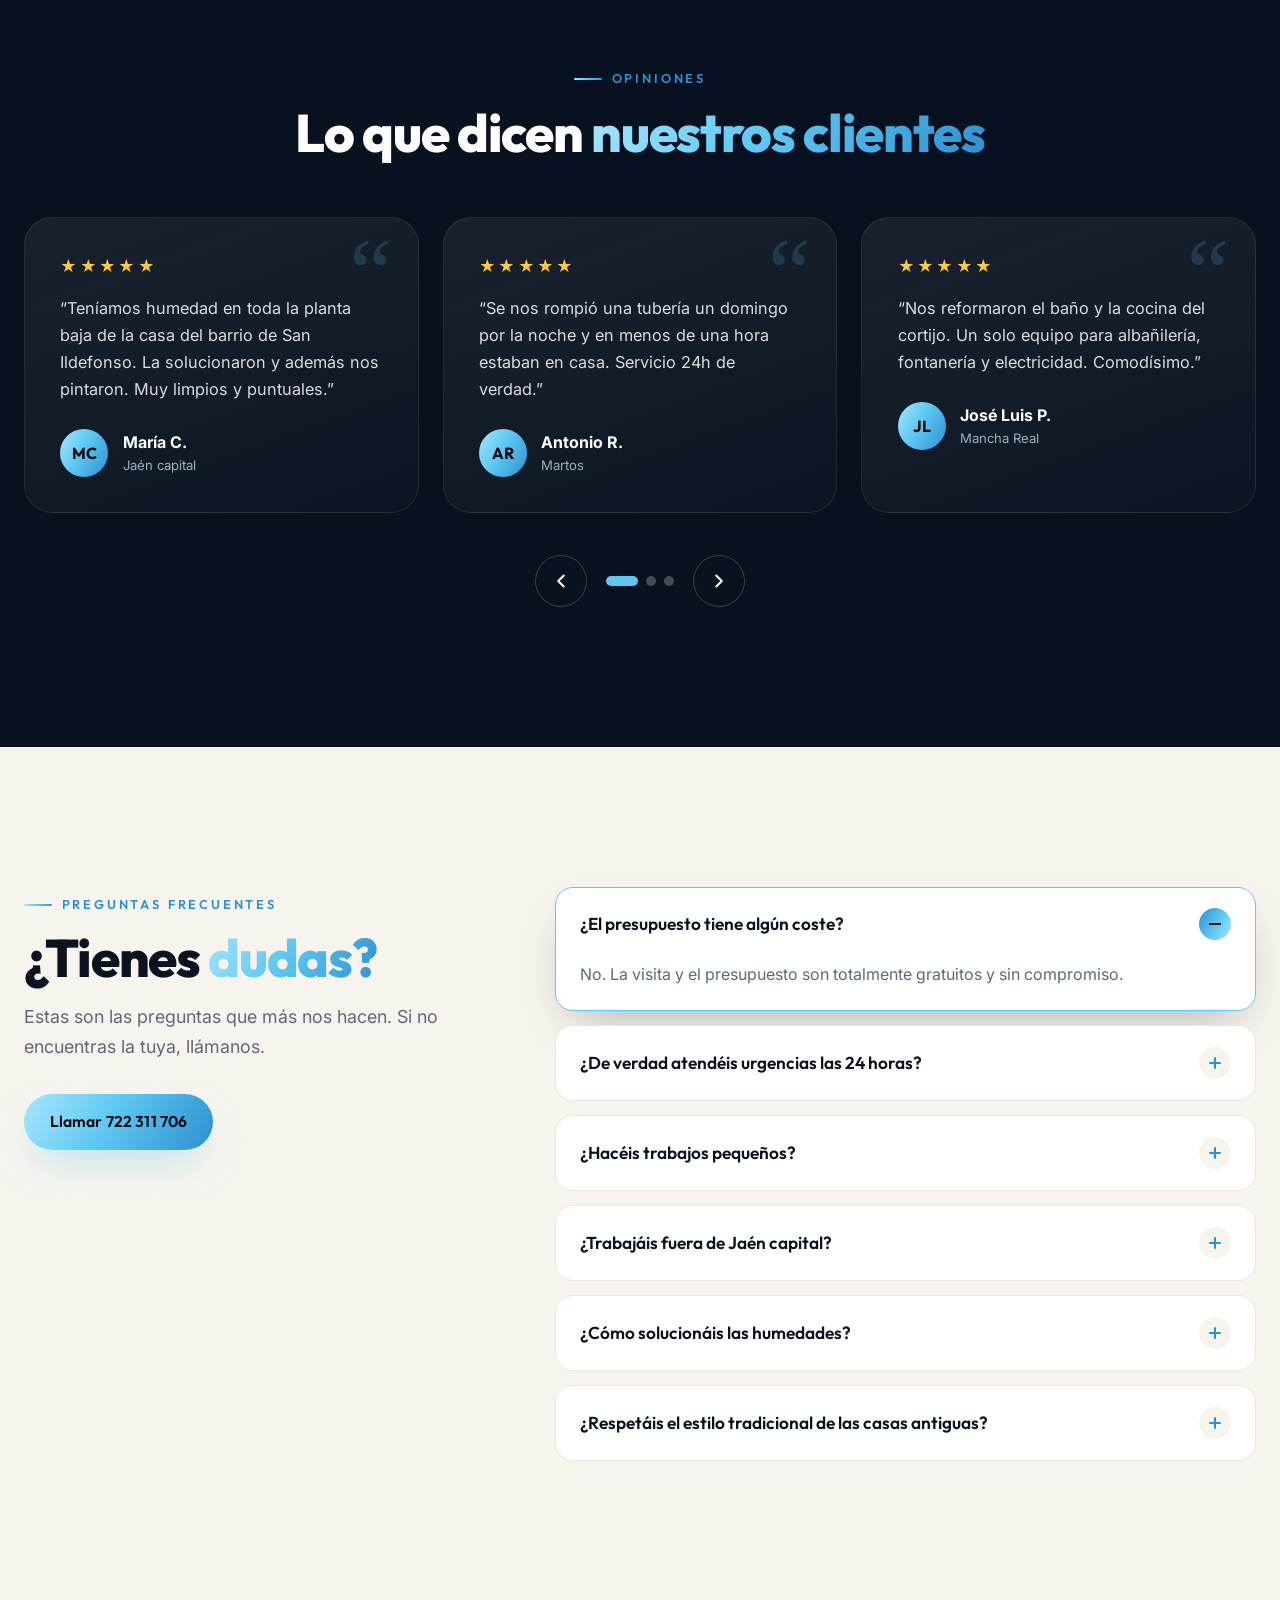
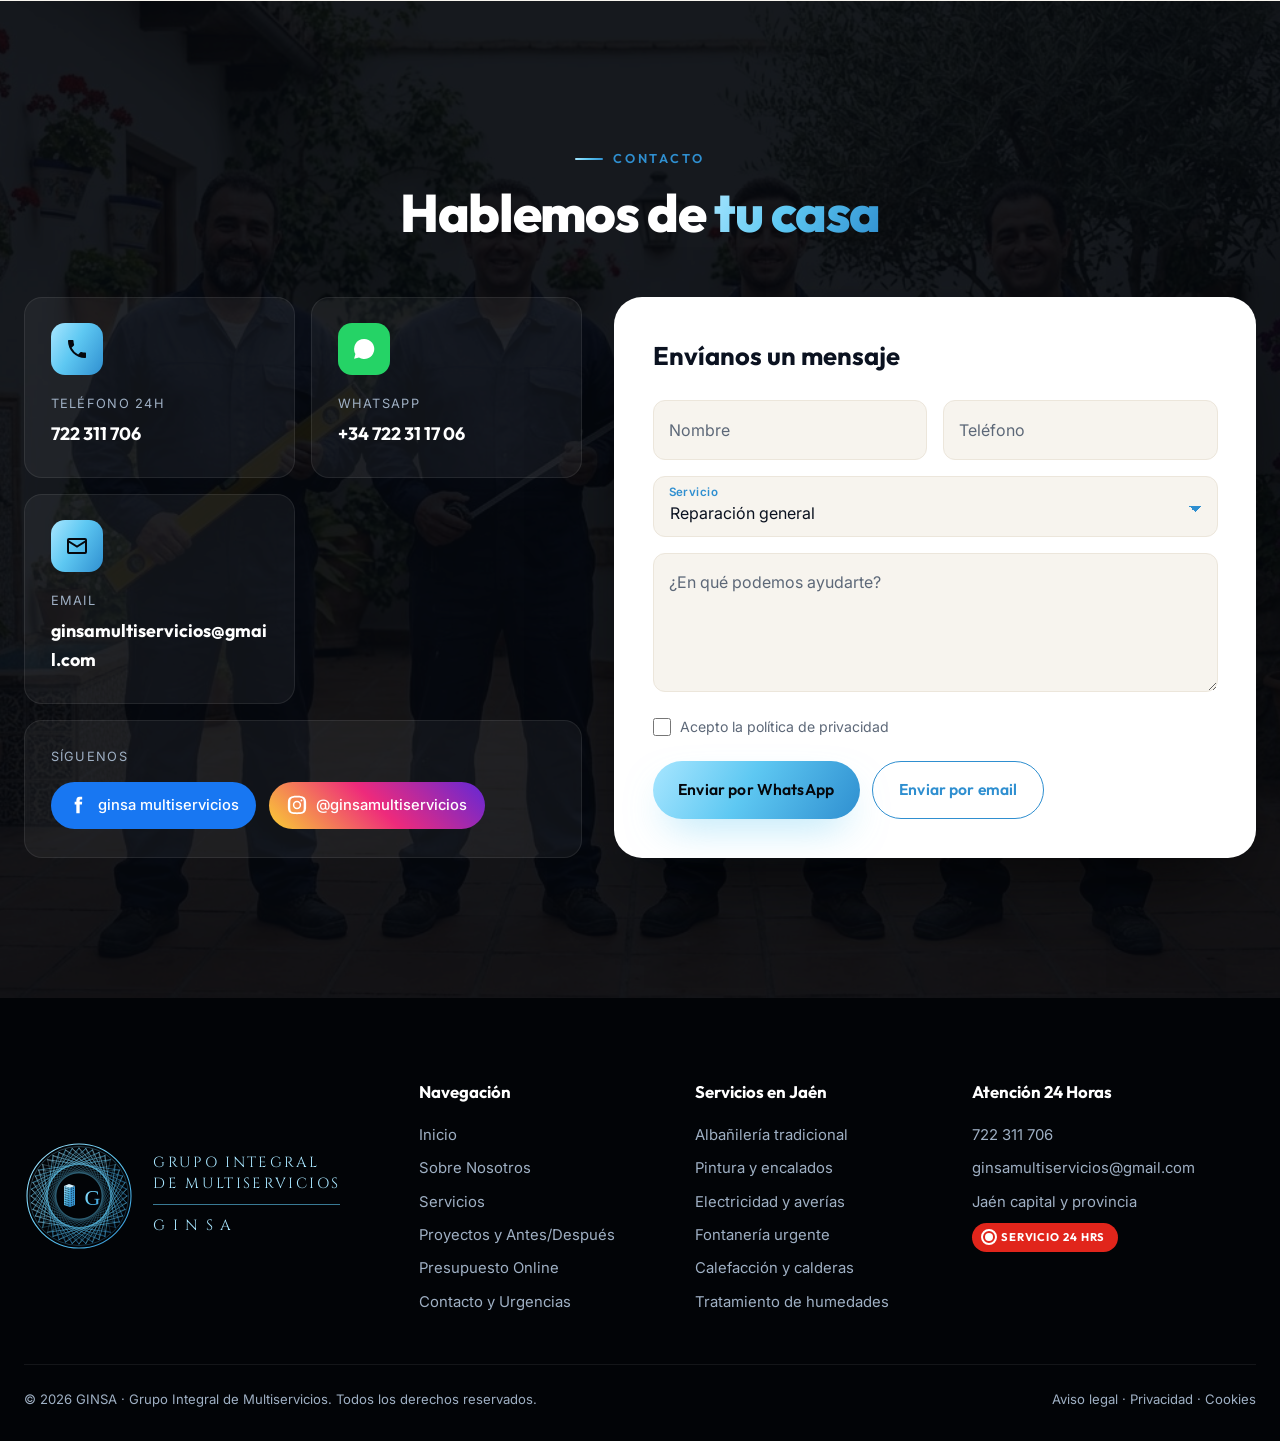
==== commit 15f6e0ec: "feat: arquitectura multi-pagina, iconos SVG personalizados y Antes/Despues integrado en proyectos" ====
--- a/index.html
+++ b/index.html
@@ -78,7 +78,7 @@
   <!-- ============ HEADER ============ -->
   <header class="header" id="header">
     <div class="container header__inner">
-      <a href="#inicio" class="brand" aria-label="GINSA inicio">
+      <a href="index.html" class="brand" aria-label="GINSA inicio">
         <img src="assets/img/logo-mark.svg" alt="" class="brand__mark" width="54" height="54" />
         <span class="brand__text">
           <span class="brand__name">GINSA</span>
@@ -86,13 +86,12 @@
         </span>
       </a>
       <nav class="nav" id="nav" aria-label="Principal">
-        <a href="#inicio" class="nav__link active">Inicio</a>
-        <a href="#nosotros" class="nav__link">Nosotros</a>
-        <a href="#servicios" class="nav__link">Servicios</a>
-        <a href="#proyectos" class="nav__link">Proyectos</a>
-        <a href="#antes-despues" class="nav__link">Antes / Después</a>
-        <a href="#presupuesto" class="nav__link">Presupuesto</a>
-        <a href="#contacto" class="nav__link">Contacto</a>
+        <a href="index.html" class="nav__link active">Inicio</a>
+        <a href="nosotros.html" class="nav__link">Nosotros</a>
+        <a href="servicios.html" class="nav__link">Servicios</a>
+        <a href="proyectos.html" class="nav__link">Proyectos</a>
+        <a href="presupuesto.html" class="nav__link">Presupuesto</a>
+        <a href="contacto.html" class="nav__link">Contacto</a>
         <a href="tel:+34722311706" class="btn btn--primary nav__cta-mobile">Llamar 722 311 706</a>
       </nav>
       <a href="tel:+34722311706" class="header__phone magnetic">
@@ -129,7 +128,7 @@
           <span class="typed" id="typed">albañilería</span><span class="typed-caret">|</span>
         </p>
         <div class="hero__actions reveal" data-delay="3">
-          <a href="#presupuesto" class="btn btn--primary btn--lg magnetic">
+          <a href="presupuesto.html" class="btn btn--primary btn--lg magnetic">
             Pedir presupuesto gratis
             <svg viewBox="0 0 24 24"><path d="M5 12h14M13 6l6 6-6 6"/></svg>
           </a>
@@ -203,6 +202,12 @@
             <div class="counter"><strong data-count="10" data-prefix="+">0</strong><span>oficios</span></div>
             <div class="counter"><strong data-count="100" data-suffix="%">0</strong><span>compromiso</span></div>
           </div>
+          <div style="margin-top: 1.8rem;">
+            <a href="nosotros.html" class="btn btn--primary magnetic">
+              Conoce nuestro equipo y valores
+              <svg viewBox="0 0 24 24"><path d="M5 12h14M13 6l6 6-6 6"/></svg>
+            </a>
+          </div>
         </div>
       </div>
     </section>
@@ -224,6 +229,13 @@
           <h3>Y además…</h3>
           <div class="extra__grid" id="extraGrid"><!-- generado por JS --></div>
         </div>
+
+        <div style="text-align: center; margin-top: 3rem;">
+          <a href="servicios.html" class="btn btn--primary btn--lg magnetic">
+            Ver catálogo completo de servicios y especialidades
+            <svg viewBox="0 0 24 24"><path d="M5 12h14M13 6l6 6-6 6"/></svg>
+          </a>
+        </div>
       </div>
     </section>
 
@@ -300,252 +312,33 @@
           <span class="filter__indicator" id="filterIndicator"></span>
         </div>
         <div class="projects__grid" id="projectsGrid"><!-- generado por JS --></div>
-      </div>
-    </section>
-
-    <!-- ============ ANTES / DESPUES ============ -->
-    <section class="section compare" id="antes-despues">
-      <div class="container compare__grid">
-        <div class="compare__text reveal-left">
-          <span class="eyebrow">Antes / Después</span>
-          <h2 class="section__title">Desliza y <span class="text-gradient">compruébalo</span></h2>
-          <p class="lead">Arrastra el control para ver la transformación. Así quedan las casas cuando pasa GINSA.</p>
-          <div class="compare__tabs" id="compareTabs">
-            <button class="ctab active" data-pair="humedad">
-              <strong>Humedades por capilaridad</strong><span>Saneado, impermeabilización y acabado de cal en planta baja tradicional</span>
-            </button>
-          </div>
-        </div>
-        <div class="compare__wrap reveal-right">
-          <div class="ba" id="ba">
-            <img src="assets/img/despues-humedad.jpg" alt="Después" class="ba__after" id="baAfter" />
-            <div class="ba__before" id="baBeforeWrap">
-              <img src="assets/img/antes-humedad.jpg" alt="Antes" id="baBefore" />
-            </div>
-            <span class="ba__tag ba__tag--before">Antes</span>
-            <span class="ba__tag ba__tag--after">Después</span>
-            <div class="ba__handle" id="baHandle">
-              <span class="ba__knob">
-                <svg viewBox="0 0 24 24"><path d="M9 6l-6 6 6 6M15 6l6 6-6 6"/></svg>
-              </span>
-            </div>
-            <input type="range" min="0" max="100" value="50" class="ba__range" id="baRange" aria-label="Comparar antes y después" />
-          </div>
-        </div>
-      </div>
-    </section>
-
-    <!-- ============ PRESUPUESTO (WIZARD) ============ -->
-    <section class="section quote" id="presupuesto">
-      <div class="container quote__grid">
-        <div class="quote__intro reveal-left">
-          <span class="eyebrow">Presupuesto rápido</span>
-          <h2 class="section__title">Cuéntanos qué necesitas en <span class="text-gradient">30 segundos</span></h2>
-          <p class="lead">Responde a 4 preguntas y te contactamos con tu presupuesto sin compromiso. Si prefieres, envíalo directamente por WhatsApp.</p>
-          <div class="quote__perks">
-            <div><strong>Gratis</strong><span>y sin compromiso</span></div>
-            <div><strong>Rápido</strong><span>respuesta en el día</span></div>
-            <div><strong>Claro</strong><span>sin sorpresas</span></div>
-          </div>
-        </div>
-
-        <form class="wizard reveal-right" id="wizard" novalidate>
-          <div class="wizard__progress"><span id="wizardBar"></span></div>
-          <div class="wizard__steps-label"><span id="wizardStepNum">1</span> / 4</div>
-
-          <div class="wizard__step active" data-step="1">
-            <h3>¿Qué tipo de trabajo necesitas?</h3>
-            <div class="options options--grid" data-name="servicio">
-              <label class="opt">
-                <input type="checkbox" value="Albañilería" />
-                <span>
-                  <span class="opt__icon"><svg viewBox="0 0 24 24"><rect x="3" y="4" width="18" height="16" rx="1.5"/><path d="M3 9.3h18M3 14.6h18M8 4v5.3M16 4v5.3M12 9.3v5.3M7 14.6V20M17 14.6V20"/></svg></span>
-                  Albañilería
-                </span>
-              </label>
-              <label class="opt">
-                <input type="checkbox" value="Pintura" />
-                <span>
-                  <span class="opt__icon"><svg viewBox="0 0 24 24"><rect x="3" y="3" width="13" height="6" rx="1.5"/><path d="M16 6h2a2 2 0 0 1 2 2v2a2 2 0 0 1-2 2h-7v3"/><rect x="9" y="15" width="4" height="6" rx="1"/></svg></span>
-                  Pintura
-                </span>
-              </label>
-              <label class="opt">
-                <input type="checkbox" value="Electricidad" />
-                <span>
-                  <span class="opt__icon"><svg viewBox="0 0 24 24"><path d="M13 2 4 14h7l-1 8 9-12h-7l1-8Z"/></svg></span>
-                  Electricidad
-                </span>
-              </label>
-              <label class="opt">
-                <input type="checkbox" value="Fontanería" />
-                <span>
-                  <span class="opt__icon"><svg viewBox="0 0 24 24"><path d="M4 4h5v4H7v3a3 3 0 0 0 3 3h4v-2h4v5h-4v-1h-4a5 5 0 0 1-5-5V8H4V4Z"/><circle cx="17" cy="19" r="2"/></svg></span>
-                  Fontanería
-                </span>
-              </label>
-              <label class="opt">
-                <input type="checkbox" value="Calefacción" />
-                <span>
-                  <span class="opt__icon"><svg viewBox="0 0 24 24"><path d="M12 2c1 3 5 6.5 5 10.5a5 5 0 0 1-10 0C7 8.5 11 5 12 2Z"/><path d="M12 14.5a2 2 0 0 0-2 2c0 1.2 1 1.8 2 2.5 1-.7 2-1.3 2-2.5a2 2 0 0 0-2-2Z"/></svg></span>
-                  Calefacción
-                </span>
-              </label>
-              <label class="opt">
-                <input type="checkbox" value="Humedades" />
-                <span>
-                  <span class="opt__icon"><svg viewBox="0 0 24 24"><path d="M12 2.5S5.5 9.5 5.5 14a6.5 6.5 0 0 0 13 0c0-4.5-6.5-11.5-6.5-11.5Z"/><path d="M9 15a3 3 0 0 0 3 3"/></svg></span>
-                  Humedades
-                </span>
-              </label>
-              <label class="opt">
-                <input type="checkbox" value="Cerrajería" />
-                <span>
-                  <span class="opt__icon"><svg viewBox="0 0 24 24"><circle cx="7.5" cy="15.5" r="4"/><path d="m10.5 12.5 9-9M16.5 6.5l2.5 2.5M14 9l2 2"/></svg></span>
-                  Cerrajería
-                </span>
-              </label>
-              <label class="opt">
-                <input type="checkbox" value="Persianas" />
-                <span>
-                  <span class="opt__icon"><svg viewBox="0 0 24 24"><rect x="3" y="3" width="18" height="18" rx="2"/><path d="M3 7.5h18M3 11.5h18M3 15.5h18M12 18.5v3"/></svg></span>
-                  Persianas
-                </span>
-              </label>
-              <label class="opt">
-                <input type="checkbox" value="Iluminación" />
-                <span>
-                  <span class="opt__icon"><svg viewBox="0 0 24 24"><path d="M9 18h6M10 21h4M12 3a6 6 0 0 0-4 10.5V16h8v-2.5A6 6 0 0 0 12 3Z"/></svg></span>
-                  Iluminación
-                </span>
-              </label>
-              <label class="opt">
-                <input type="checkbox" value="Montaje de muebles" />
-                <span>
-                  <span class="opt__icon"><svg viewBox="0 0 24 24"><path d="M4 10V6a2 2 0 0 1 2-2h12a2 2 0 0 1 2 2v4M2 13a2 2 0 0 1 2-2h16a2 2 0 0 1 2 2v3a2 2 0 0 1-2 2H4a2 2 0 0 1-2-2v-3ZM5 18v3M19 18v3"/></svg></span>
-                  Muebles
-                </span>
-              </label>
-              <label class="opt">
-                <input type="checkbox" value="Reforma integral" />
-                <span>
-                  <span class="opt__icon"><svg viewBox="0 0 24 24"><path d="m3 10.5 9-7.5 9 7.5M5 9.5v10.5a1 1 0 0 0 1 1h12a1 1 0 0 0 1-1V9.5M10 21v-6h4v6"/></svg></span>
-                  Reforma integral
-                </span>
-              </label>
-              <label class="opt">
-                <input type="checkbox" value="Otro" />
-                <span>
-                  <span class="opt__icon"><svg viewBox="0 0 24 24"><circle cx="12" cy="12" r="9"/><path d="M12 8v8M8 12h8"/></svg></span>
-                  Otro
-                </span>
-              </label>
-            </div>
-          </div>
-
-          <div class="wizard__step" data-step="2">
-            <h3>¿Dónde es el trabajo?</h3>
-            <div class="options" data-name="inmueble" data-single>
-              <label class="opt">
-                <input type="radio" name="inmueble" value="Piso" />
-                <span>
-                  <span class="opt__icon"><svg viewBox="0 0 24 24"><rect x="5" y="3" width="14" height="18" rx="2"/><path d="M9 7h2M13 7h2M9 11h2M13 11h2M9 15h2M13 15h2M11 21v-3h2v3"/></svg></span>
-                  Piso
-                </span>
-              </label>
-              <label class="opt">
-                <input type="radio" name="inmueble" value="Casa / adosado" />
-                <span>
-                  <span class="opt__icon"><svg viewBox="0 0 24 24"><path d="m2 11 8-7 8 7v9a1 1 0 0 1-1 1H3a1 1 0 0 1-1-1v-9ZM18 10l4 3.5V20a1 1 0 0 1-1 1h-3M9 21v-5h4v5"/></svg></span>
-                  Casa / adosado
-                </span>
-              </label>
-              <label class="opt">
-                <input type="radio" name="inmueble" value="Cortijo / casa de campo" />
-                <span>
-                  <span class="opt__icon"><svg viewBox="0 0 24 24"><path d="m2 12 7-6 7 6v8a1 1 0 0 1-1 1H3a1 1 0 0 1-1-1v-8ZM16 14.5l5-1.5v7a1 1 0 0 1-1 1h-4M7 21v-4h4v4M18 5.5a2 2 0 1 0 0-4 2 2 0 0 0 0 4Z"/></svg></span>
-                  Cortijo / casa de campo
-                </span>
-              </label>
-              <label class="opt">
-                <input type="radio" name="inmueble" value="Local / oficina" />
-                <span>
-                  <span class="opt__icon"><svg viewBox="0 0 24 24"><path d="M3 9 5 4h14l2 5M3 9h18v11a1 1 0 0 1-1 1H4a1 1 0 0 1-1-1V9ZM3 9a2.5 2.5 0 0 0 5 0 2.5 2.5 0 0 0 5 0 2.5 2.5 0 0 0 5 0 2.5 2.5 0 0 0 3 0M9 21v-6h6v6"/></svg></span>
-                  Local / oficina
-                </span>
-              </label>
-              <label class="opt">
-                <input type="radio" name="inmueble" value="Comunidad de vecinos" />
-                <span>
-                  <span class="opt__icon"><svg viewBox="0 0 24 24"><path d="M2 13 8 8l6 5v7a1 1 0 0 1-1 1H3a1 1 0 0 1-1-1v-7ZM14 10l5-4 5 4v10a1 1 0 0 1-1 1h-5M6 21v-4h2v4M18 21v-4h2v4"/></svg></span>
-                  Comunidad de vecinos
-                </span>
-              </label>
-            </div>
-            <label class="field">
-              <span>Localidad</span>
-              <input type="text" id="wLocalidad" placeholder="Jaén, Martos, Mancha Real…" value="Jaén" />
-            </label>
-          </div>
-
-          <div class="wizard__step" data-step="3">
-            <h3>¿Con qué urgencia?</h3>
-            <div class="options" data-name="urgencia" data-single>
-              <label class="opt opt--urgent">
-                <input type="radio" name="urgencia" value="¡Urgente! (24h)" />
-                <span>
-                  <span class="opt__icon"><svg viewBox="0 0 24 24"><path d="M12 3v3M18.4 5.6l-2.1 2.1M5.6 5.6l2.1 2.1M6 14a6 6 0 0 1 12 0v4H6v-4ZM4 18h16M7 21h10"/></svg></span>
-                  ¡Urgente! Lo antes posible
-                </span>
-              </label>
-              <label class="opt">
-                <input type="radio" name="urgencia" value="Esta semana" />
-                <span>
-                  <span class="opt__icon"><svg viewBox="0 0 24 24"><rect x="3" y="4" width="18" height="17" rx="2"/><path d="M16 2v4M8 2v4M3 9h18M7 13h4M7 17h8"/></svg></span>
-                  Esta semana
-                </span>
-              </label>
-              <label class="opt">
-                <input type="radio" name="urgencia" value="Este mes" />
-                <span>
-                  <span class="opt__icon"><svg viewBox="0 0 24 24"><rect x="3" y="4" width="18" height="17" rx="2"/><path d="M16 2v4M8 2v4M3 9h18M8 13h2M14 13h2M8 17h2M14 17h2"/></svg></span>
-                  Este mes
-                </span>
-              </label>
-              <label class="opt">
-                <input type="radio" name="urgencia" value="Sin prisa, solo información" />
-                <span>
-                  <span class="opt__icon"><svg viewBox="0 0 24 24"><path d="M21 11.5a8.4 8.4 0 0 1-.9 3.8 8.5 8.5 0 0 1-7.6 4.7 8.4 8.4 0 0 1-3.8-.9L3 21l1.9-5.7a8.4 8.4 0 0 1-.9-3.8 8.5 8.5 0 0 1 4.7-7.6 8.4 8.4 0 0 1 3.8-.9h.5a8.5 8.5 0 0 1 8 8.5Z"/></svg></span>
-                  Sin prisa, solo información
-                </span>
-              </label>
-            </div>
-            <label class="field">
-              <span>Cuéntanos brevemente (opcional)</span>
-              <textarea id="wDetalle" rows="3" placeholder="Ej.: mancha de humedad en el salón de unos 2 m²…"></textarea>
-            </label>
-          </div>
-
-          <div class="wizard__step" data-step="4">
-            <h3>¿Cómo te contactamos?</h3>
-            <label class="field"><span>Nombre</span><input type="text" id="wNombre" placeholder="Tu nombre" required /></label>
-            <label class="field"><span>Teléfono</span><input type="tel" id="wTelefono" placeholder="600 000 000" required /></label>
-            <div class="wizard__summary" id="wizardSummary"></div>
-          </div>
-
-          <div class="wizard__step wizard__done" data-step="5">
-            <div class="done__check"><svg viewBox="0 0 52 52"><circle cx="26" cy="26" r="24"/><path d="M14 27l8 8 16-16"/></svg></div>
-            <h3>¡Gracias! Ya casi está</h3>
-            <p>Se ha abierto WhatsApp con tu solicitud. Solo tienes que pulsar <strong>enviar</strong> y te responderemos lo antes posible.</p>
-            <button type="button" class="btn btn--ghost" id="wizardRestart">Nueva solicitud</button>
-          </div>
-
-          <div class="wizard__nav">
-            <button type="button" class="btn btn--ghost" id="wizardPrev" disabled>Atrás</button>
-            <button type="button" class="btn btn--primary" id="wizardNext">Siguiente</button>
-          </div>
-          <p class="wizard__error" id="wizardError"></p>
-        </form>
+        <div style="text-align: center; margin-top: 3rem; display: flex; justify-content: center; gap: 1rem; flex-wrap: wrap;">
+          <a href="proyectos.html" class="btn btn--primary magnetic">
+            Ver galería completa de proyectos
+            <svg viewBox="0 0 24 24"><path d="M5 12h14M13 6l6 6-6 6"/></svg>
+          </a>
+          <a href="proyectos.html#antes-despues" class="btn btn--ghost magnetic">
+            Ver transformaciones Antes / Después ⇋
+          </a>
+        </div>
+      </div>
+    </section>
+
+    <!-- ============ CTA PRESUPUESTO ============ -->
+    <section class="cta-banner" id="presupuesto">
+      <div class="container">
+        <span class="eyebrow" style="color: var(--ice);">Presupuesto en 30 Segundos</span>
+        <h2>¿Tienes un proyecto o avería en Jaén?</h2>
+        <p>Responde a 4 sencillas preguntas en nuestro asistente online y recibe una valoración técnica cerrada y sin sorpresas ni costes ocultos.</p>
+        <div class="cta-banner__actions">
+          <a href="presupuesto.html" class="btn btn--primary btn--lg magnetic">
+            Calcular presupuesto online
+            <svg viewBox="0 0 24 24"><path d="M5 12h14M13 6l6 6-6 6"/></svg>
+          </a>
+          <a href="tel:+34722311706" class="btn btn--white btn--lg magnetic">
+            Llamar directo · 722 311 706
+          </a>
+        </div>
       </div>
     </section>
 
@@ -734,32 +527,33 @@
         </div>
       </div>
       <div>
-        <h4>Servicios</h4>
+        <h4>Navegación</h4>
         <ul>
-          <li><a href="#servicios">Albañilería</a></li>
-          <li><a href="#servicios">Pintura</a></li>
-          <li><a href="#servicios">Electricidad</a></li>
-          <li><a href="#servicios">Fontanería</a></li>
-          <li><a href="#servicios">Calefacción</a></li>
-          <li><a href="#servicios">Humedades</a></li>
+          <li><a href="index.html">Inicio</a></li>
+          <li><a href="nosotros.html">Sobre Nosotros</a></li>
+          <li><a href="servicios.html">Servicios</a></li>
+          <li><a href="proyectos.html">Proyectos y Antes/Después</a></li>
+          <li><a href="presupuesto.html">Presupuesto Online</a></li>
+          <li><a href="contacto.html">Contacto y Urgencias</a></li>
         </ul>
       </div>
       <div>
-        <h4>Más servicios</h4>
+        <h4>Servicios en Jaén</h4>
         <ul>
-          <li><a href="#servicios">Cerrajería</a></li>
-          <li><a href="#servicios">Iluminación</a></li>
-          <li><a href="#servicios">Persianas</a></li>
-          <li><a href="#servicios">Montaje de muebles</a></li>
-          <li><a href="#servicios">Y mucho más…</a></li>
+          <li><a href="servicios.html">Albañilería tradicional</a></li>
+          <li><a href="servicios.html">Pintura y encalados</a></li>
+          <li><a href="servicios.html">Electricidad y averías</a></li>
+          <li><a href="servicios.html">Fontanería urgente</a></li>
+          <li><a href="servicios.html">Calefacción y calderas</a></li>
+          <li><a href="servicios.html">Tratamiento de humedades</a></li>
         </ul>
       </div>
       <div>
-        <h4>Contacto</h4>
+        <h4>Atención 24 Horas</h4>
         <ul class="footer__contact">
           <li><a href="tel:+34722311706">722 311 706</a></li>
           <li><a href="mailto:ginsamultiservicios@gmail.com">ginsamultiservicios@gmail.com</a></li>
-          <li>Jaén y provincia</li>
+          <li>Jaén capital y provincia</li>
           <li><span class="badge-24 badge-24--sm"><span class="pulse"></span> Servicio 24 Hrs</span></li>
         </ul>
       </div>
--- a/assets/css/styles.css
+++ b/assets/css/styles.css
@@ -245,6 +245,61 @@
 .marquee__track i { font-style: normal; font-size: 1rem; opacity: .6; }
 .marquee:hover .marquee__track { animation-play-state: paused; }
 @keyframes marquee { to { transform: translateX(-50%); } }
+
+/* ---------- Page Hero (Subpáginas) ---------- */
+.page-hero {
+  position: relative;
+  background: var(--ink);
+  color: #fff;
+  padding: calc(var(--header-h) + 50px) 0 70px;
+  overflow: hidden;
+  text-align: center;
+}
+.page-hero::before {
+  content: ''; position: absolute; inset: 0;
+  background: radial-gradient(circle at 50% 25%, rgba(94,200,242,.15), transparent 70%);
+  pointer-events: none;
+}
+.page-hero .eyebrow { justify-content: center; }
+.page-hero__title {
+  font-family: var(--font-head); font-weight: 800;
+  font-size: clamp(2.2rem, 4.5vw, 3.6rem); line-height: 1.1;
+  letter-spacing: -.025em; margin: 1rem 0 .8rem;
+}
+.page-hero__lead {
+  font-size: clamp(1.05rem, 1.4vw, 1.25rem);
+  color: var(--muted-light);
+  max-width: 680px; margin: 0 auto;
+}
+.page-hero__breadcrumbs {
+  display: flex; justify-content: center; align-items: center; gap: .5rem;
+  font-size: .85rem; color: var(--muted-light); margin-top: 1.4rem;
+}
+.page-hero__breadcrumbs a { color: var(--cyan); transition: color .2s; }
+.page-hero__breadcrumbs a:hover { color: #fff; }
+.page-hero__breadcrumbs span { opacity: .4; }
+
+/* Values grid for nosotros */
+.values__grid { display: grid; grid-template-columns: repeat(4, 1fr); gap: 1.5rem; margin-top: 3rem; }
+.value-card {
+  padding: 2rem 1.6rem; border-radius: var(--radius); background: #fff; border: 1.5px solid var(--cal-2);
+  box-shadow: var(--shadow); transition: transform .35s var(--ease), border-color .3s;
+}
+.value-card:hover { transform: translateY(-6px); border-color: var(--cyan); }
+.value-card__num { font-family: var(--font-head); font-size: 2rem; font-weight: 800; color: var(--cyan-2); margin-bottom: .6rem; }
+.value-card h3 { font-family: var(--font-head); font-size: 1.25rem; margin-bottom: .5rem; }
+.value-card p { font-size: .92rem; color: var(--muted); }
+
+/* CTA Section */
+.cta-banner {
+  background: var(--navy); color: #fff; padding: 70px 0; text-align: center; position: relative; overflow: hidden;
+}
+.cta-banner::before {
+  content: ''; position: absolute; inset: 0; background: radial-gradient(circle at 50% 50%, rgba(94,200,242,.12), transparent 70%); pointer-events: none;
+}
+.cta-banner h2 { font-family: var(--font-head); font-size: clamp(1.8rem, 3.5vw, 2.8rem); font-weight: 800; margin-bottom: 1rem; }
+.cta-banner p { font-size: 1.1rem; color: var(--muted-light); max-width: 640px; margin: 0 auto 2rem; }
+.cta-banner__actions { display: flex; justify-content: center; gap: 1rem; flex-wrap: wrap; }
 
 /* ---------- Sections ---------- */
 .section { padding: clamp(80px, 11vw, 140px) 0; position: relative; }
@@ -650,13 +705,13 @@
   .header__phone small { display: none; }
 }
 @media (max-width: 1060px) {
-  .burger { display: block; }
+  .burger { display: block; z-index: 100; position: relative; }
   .header__phone { display: none; }
   .nav {
     position: fixed; inset: 0 0 0 auto; width: min(360px, 86vw); height: 100vh; height: 100dvh;
     flex-direction: column; align-items: stretch; justify-content: center; gap: .3rem; padding: 2rem;
     background: rgba(5,8,13,.98); backdrop-filter: blur(20px);
-    transform: translateX(100%); transition: transform .6s var(--ease); z-index: -1;
+    transform: translateX(100%); transition: transform .6s var(--ease); z-index: 99;
     box-shadow: -30px 0 60px rgba(0,0,0,.5);
   }
   .nav.open { transform: none; }
@@ -668,6 +723,7 @@
   .nav__link::after { left: 1rem !important; }
   .nav__cta-mobile { display: inline-flex; margin-top: 1.4rem; }
   .services__grid { grid-template-columns: repeat(2, 1fr); }
+  .values__grid { grid-template-columns: repeat(2, 1fr); }
   .extra__grid { grid-template-columns: repeat(3, 1fr); }
   .about__grid, .compare__grid, .quote__grid, .area__grid, .faq__grid, .contact__grid { grid-template-columns: 1fr; }
   .about__media { max-width: 620px; margin: 0 auto; width: 100%; }
@@ -691,6 +747,7 @@
   .chip { flex: 1 1 140px; padding: .7rem .9rem; }
   .chip strong { font-size: 1.4rem; }
   .services__grid { grid-template-columns: 1fr; }
+  .values__grid { grid-template-columns: 1fr; }
   .scard { aspect-ratio: 4/3.6; }
   .scard p { max-height: 120px; opacity: 1; margin-bottom: .8rem; }
   .extra__grid { grid-template-columns: repeat(2, 1fr); }
